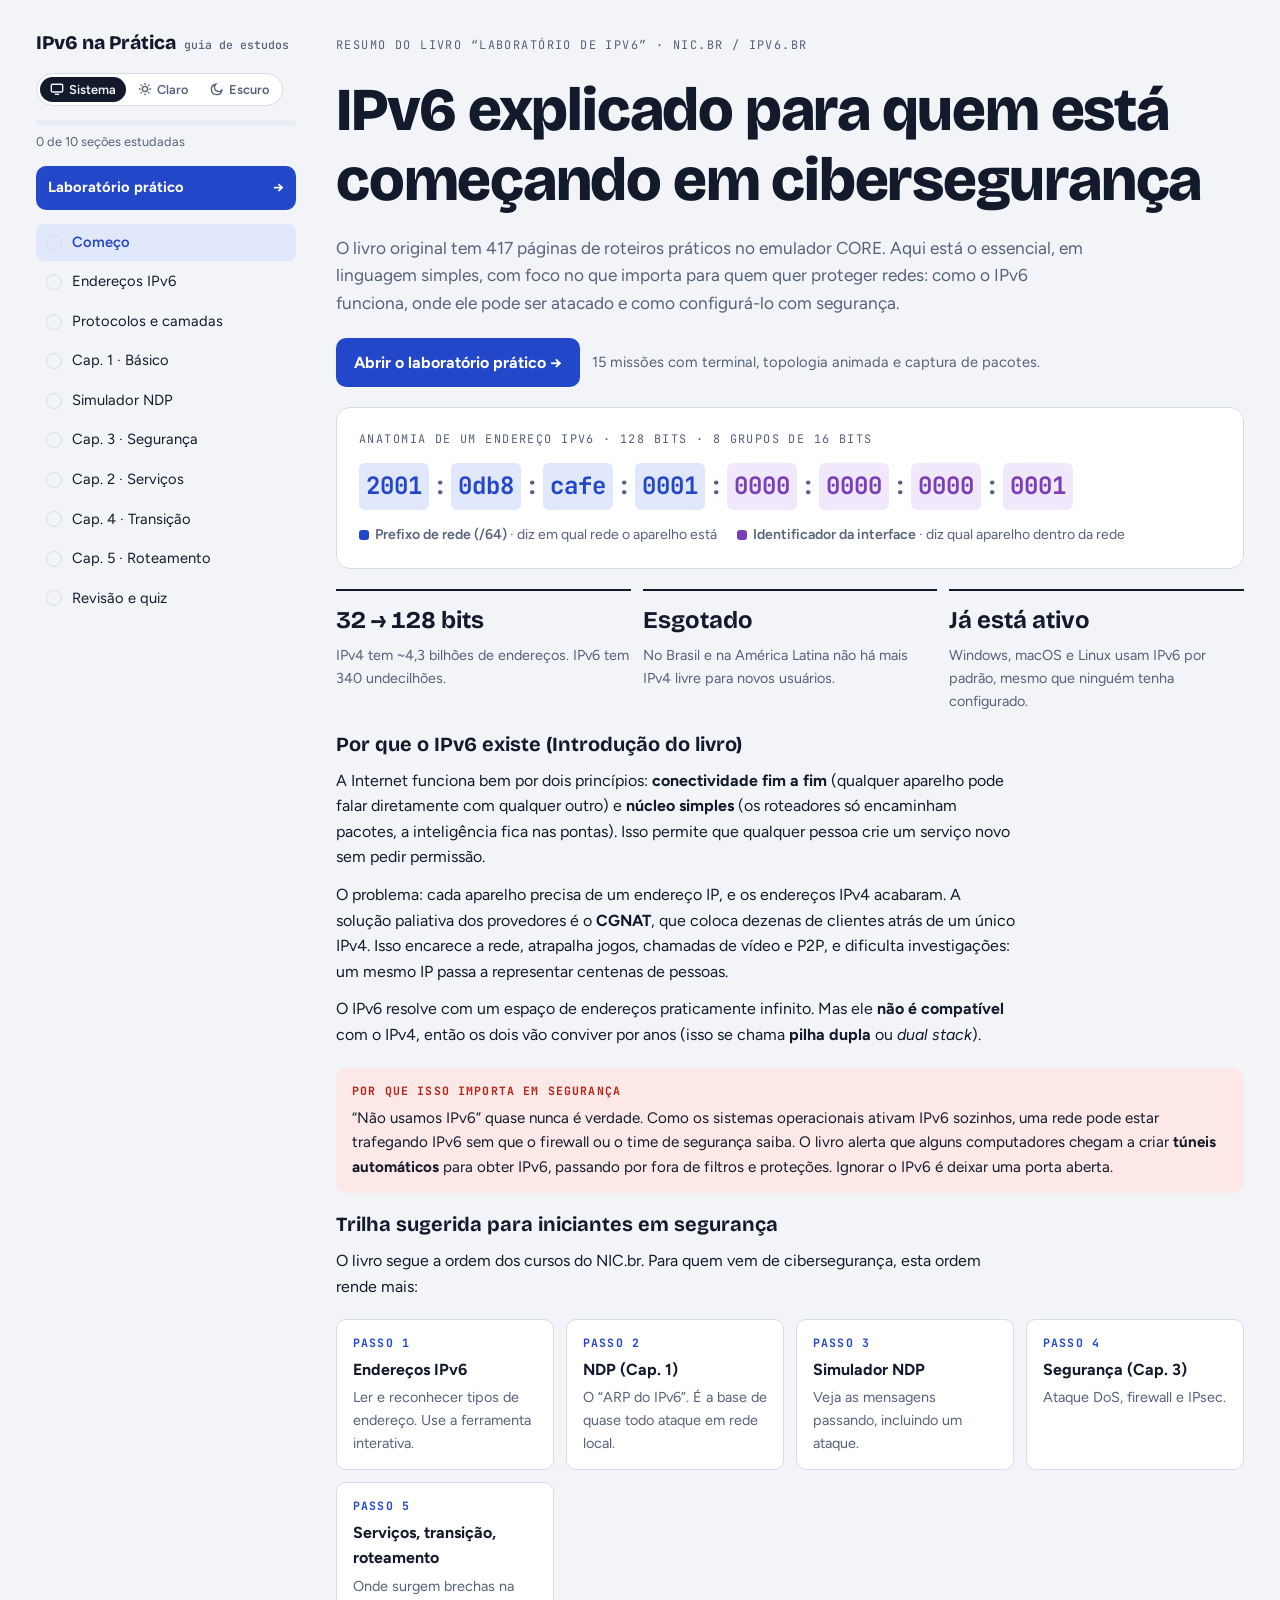
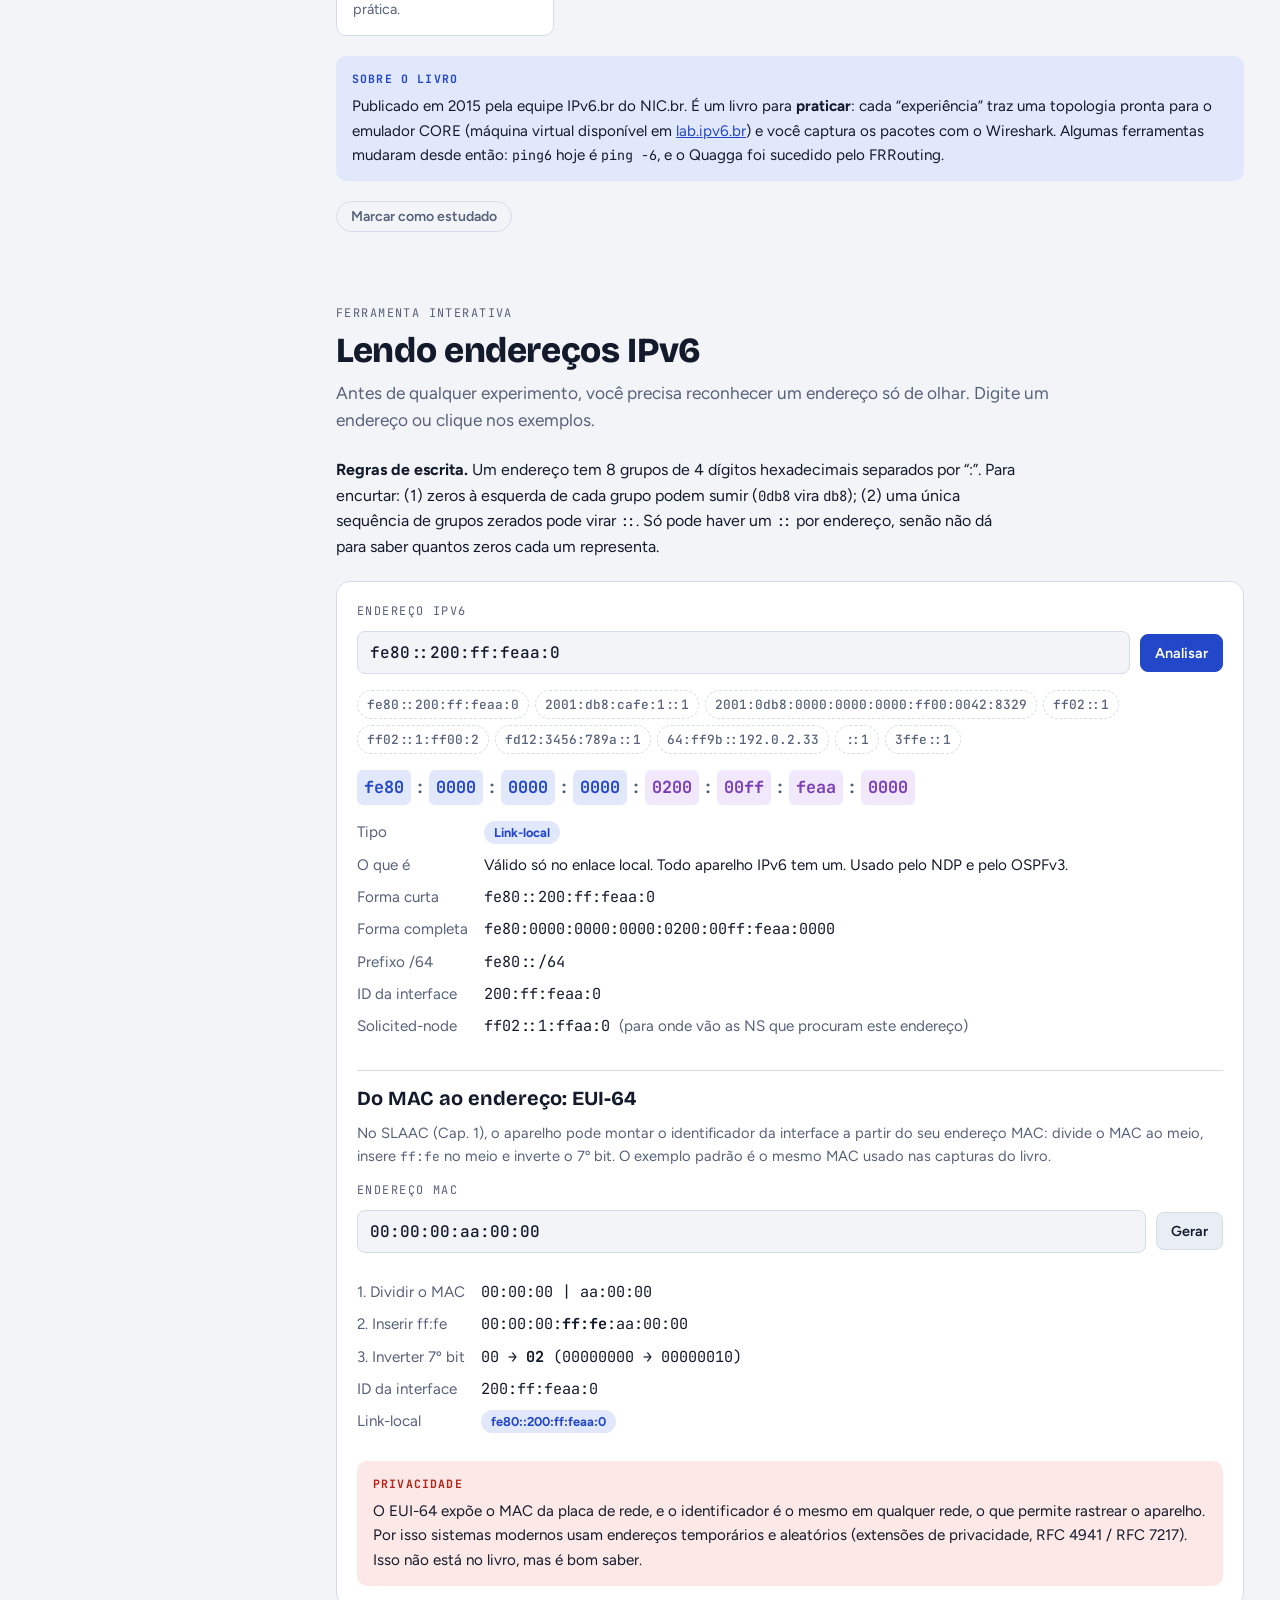
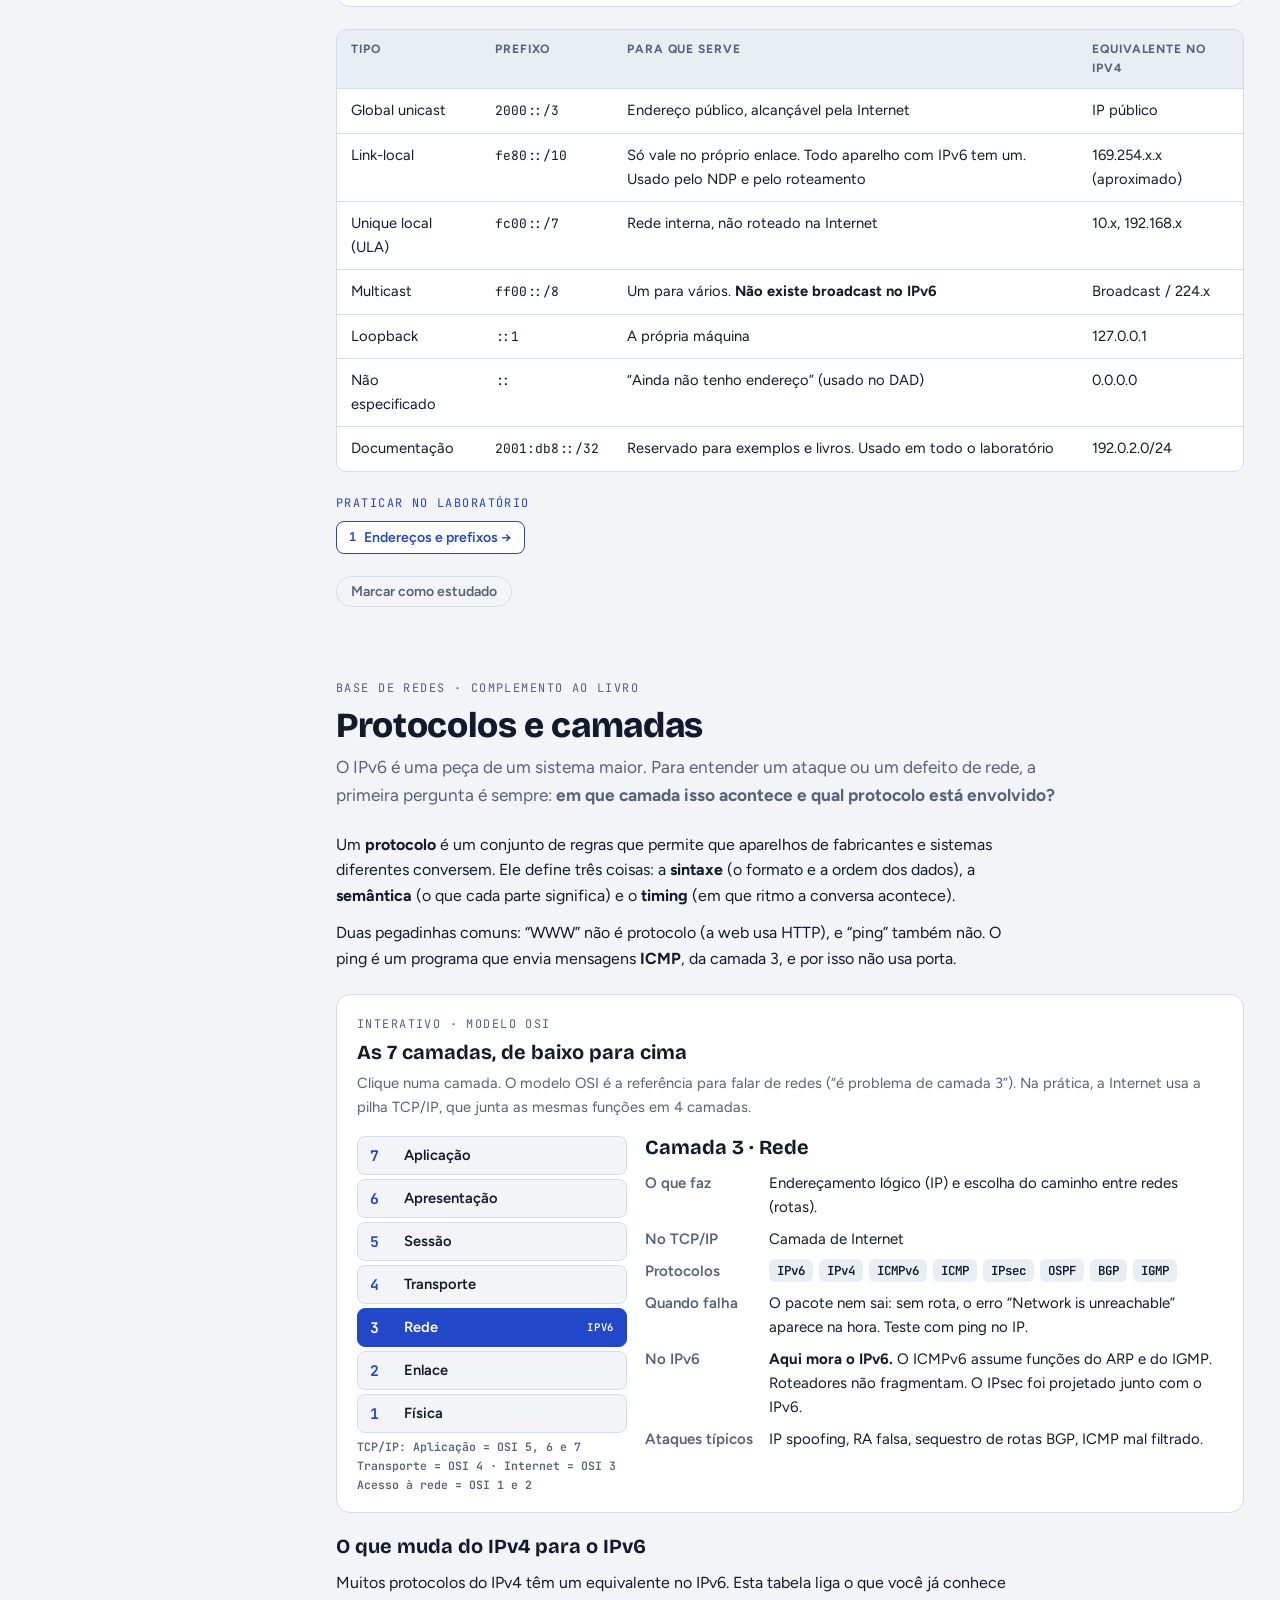
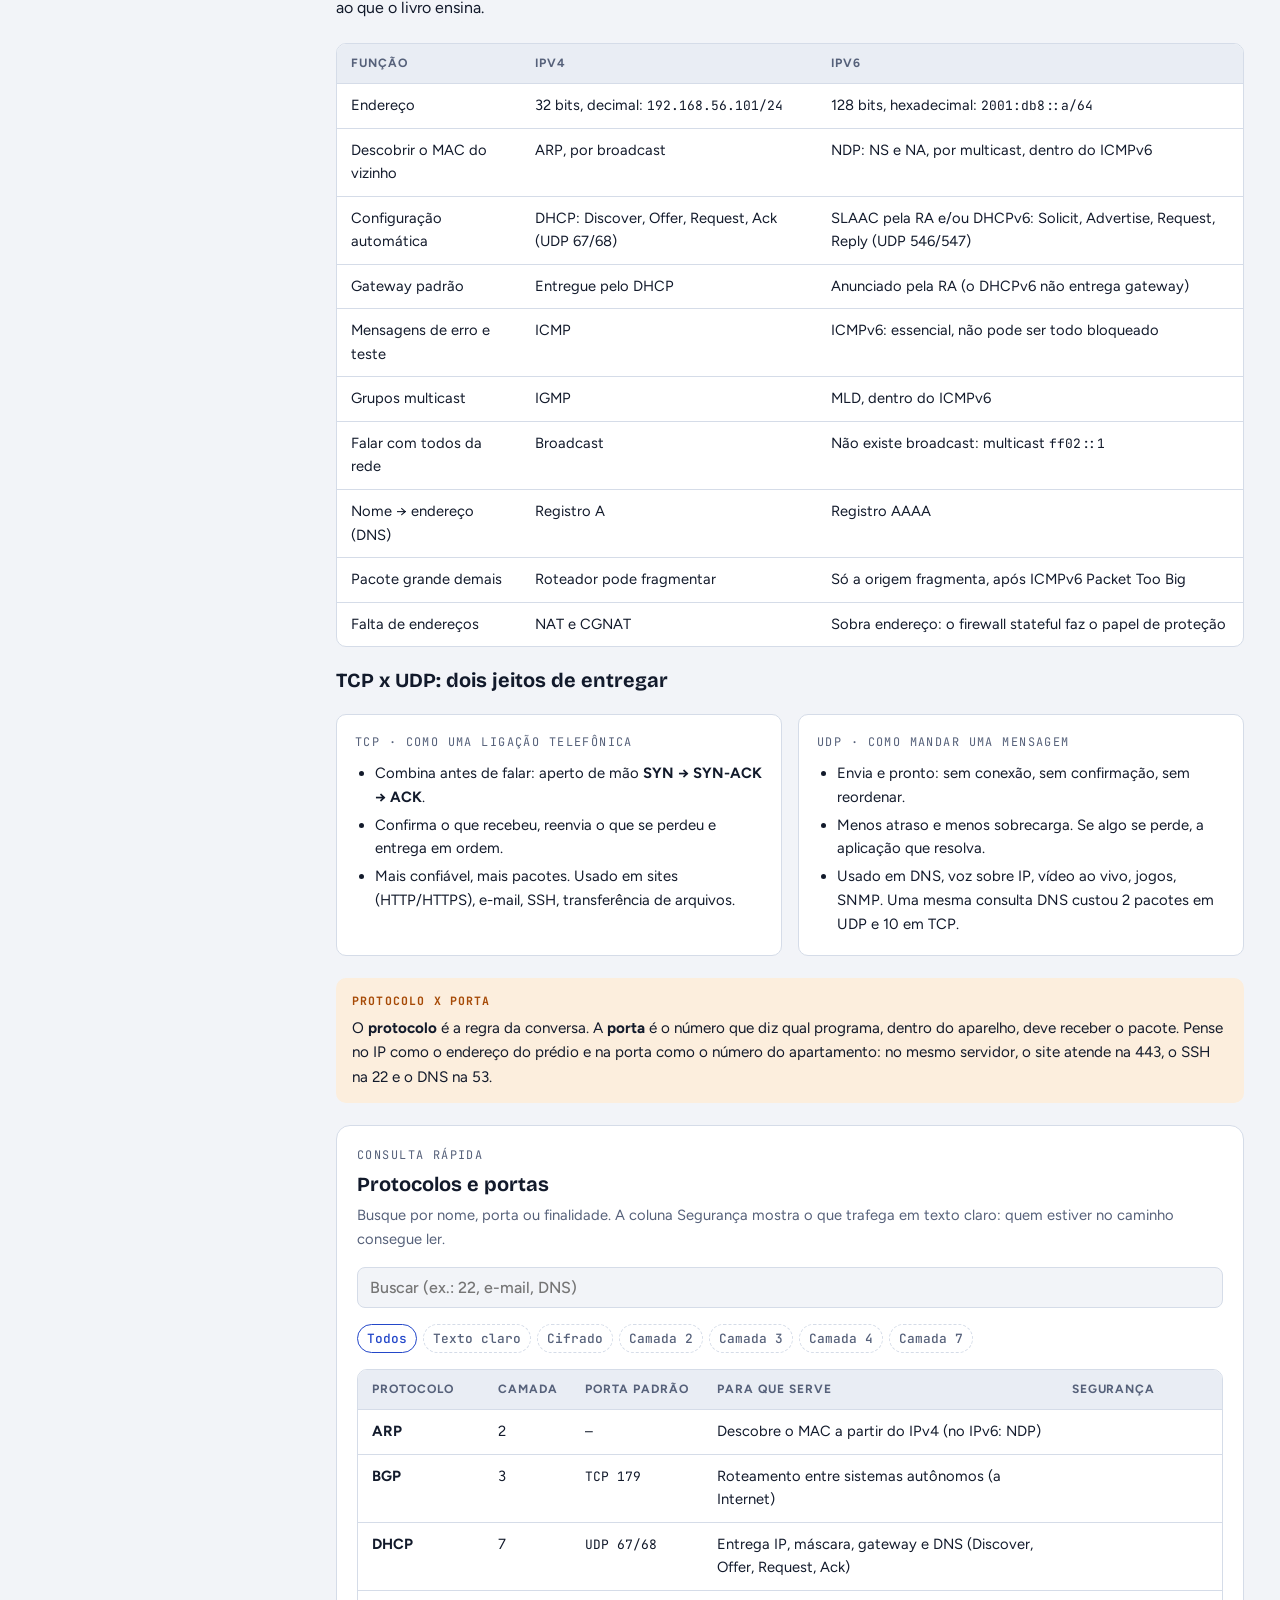
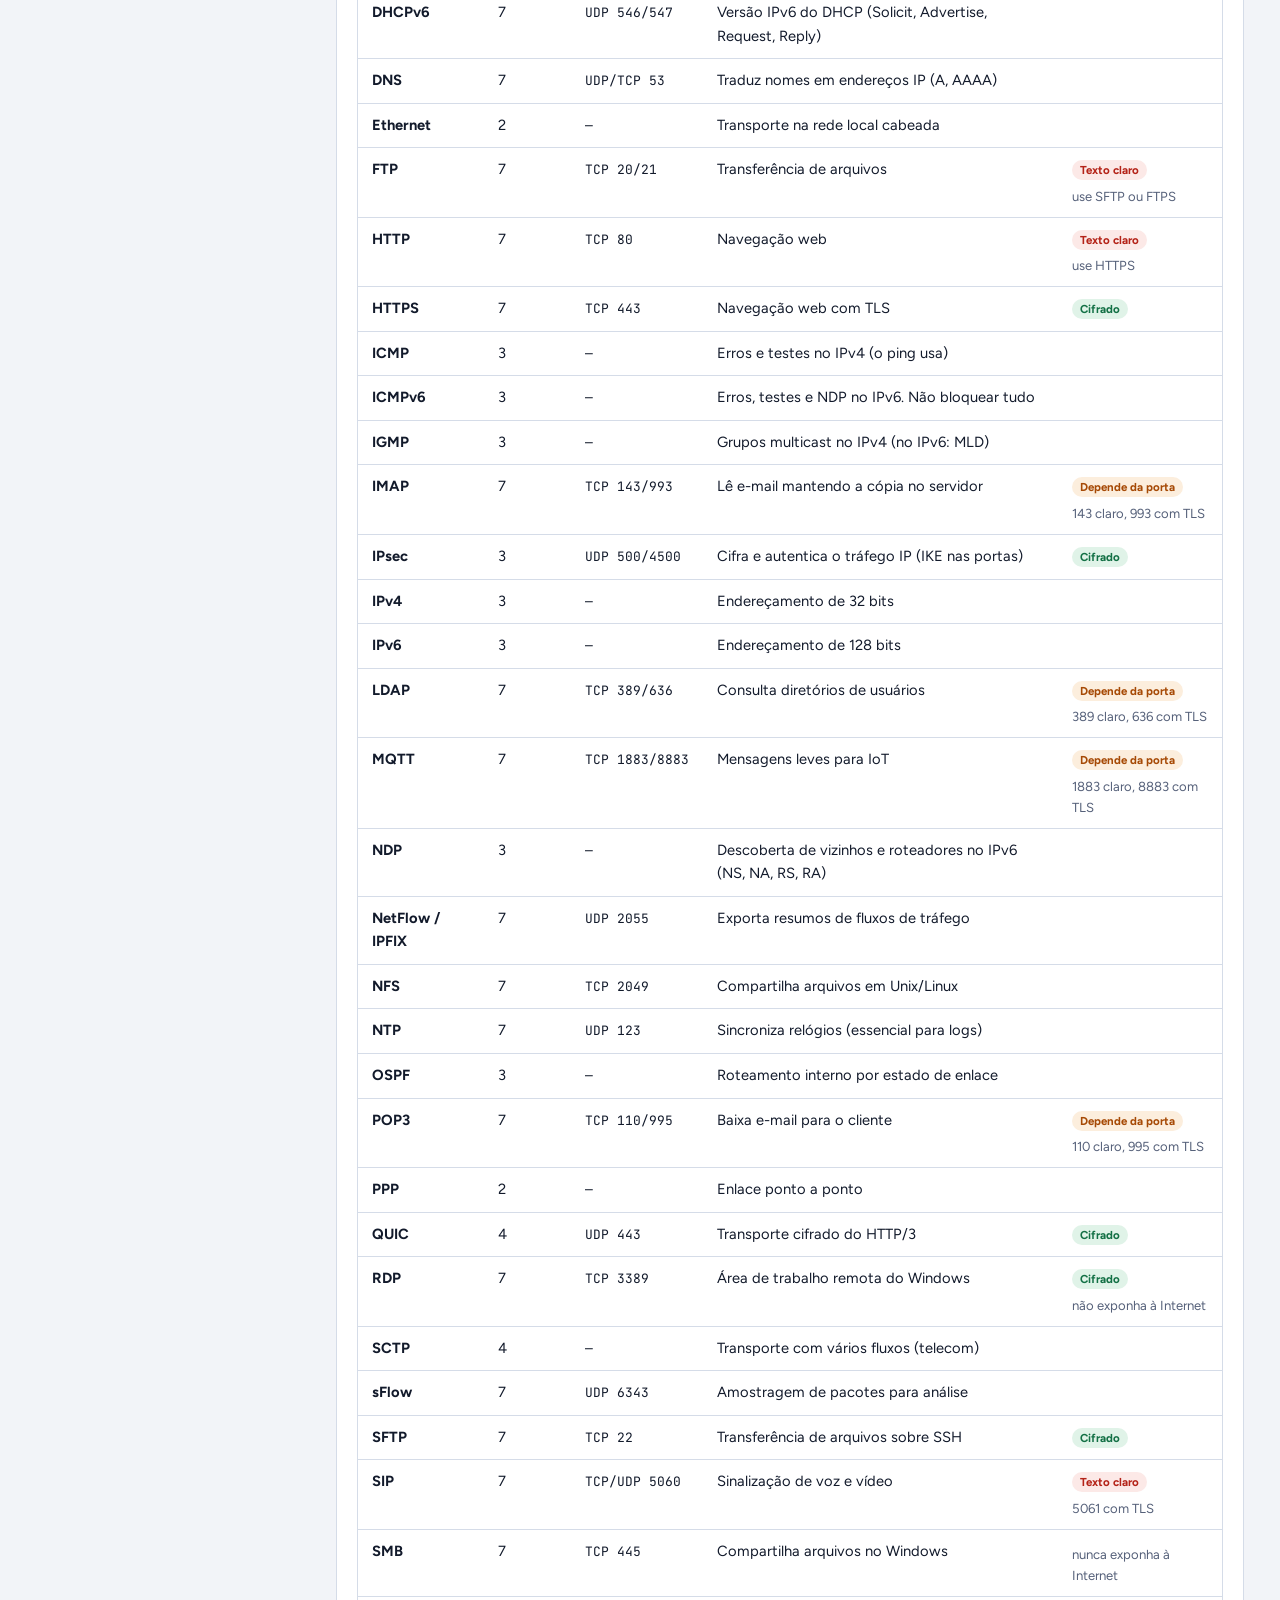
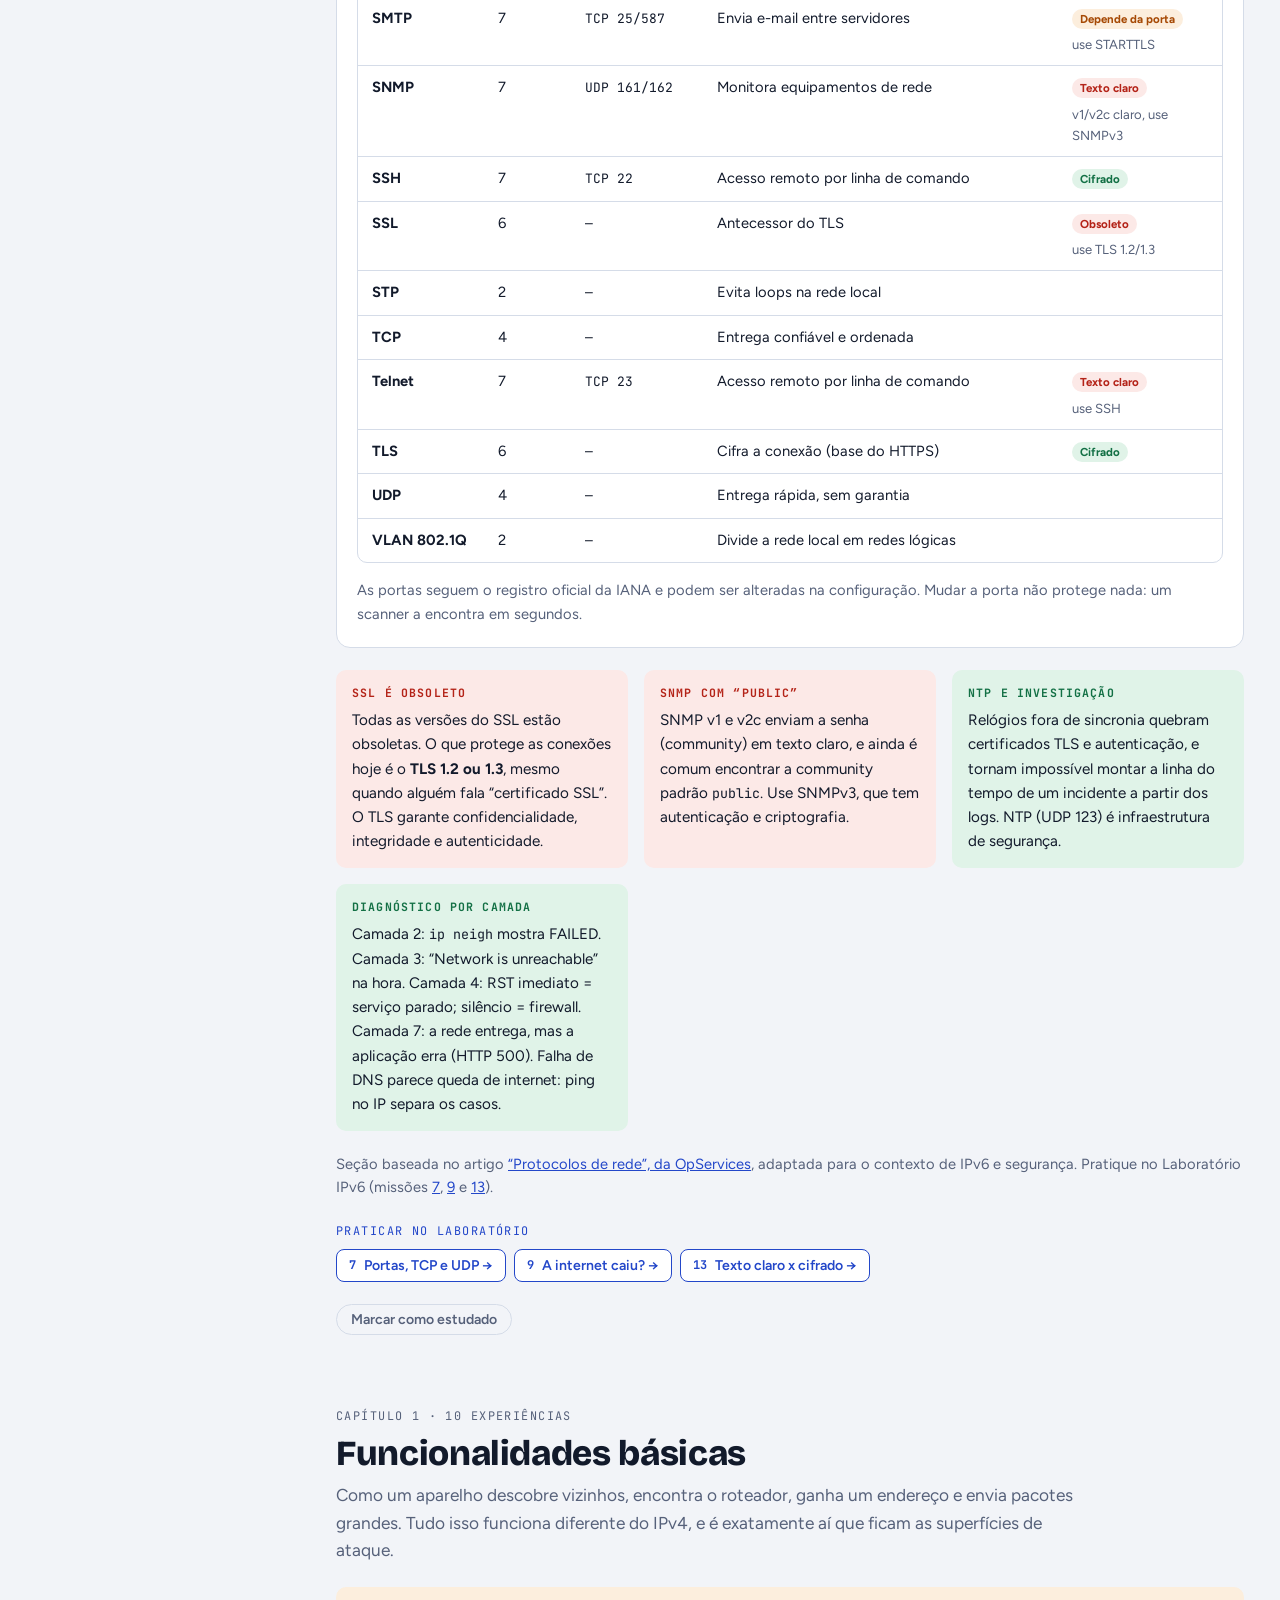
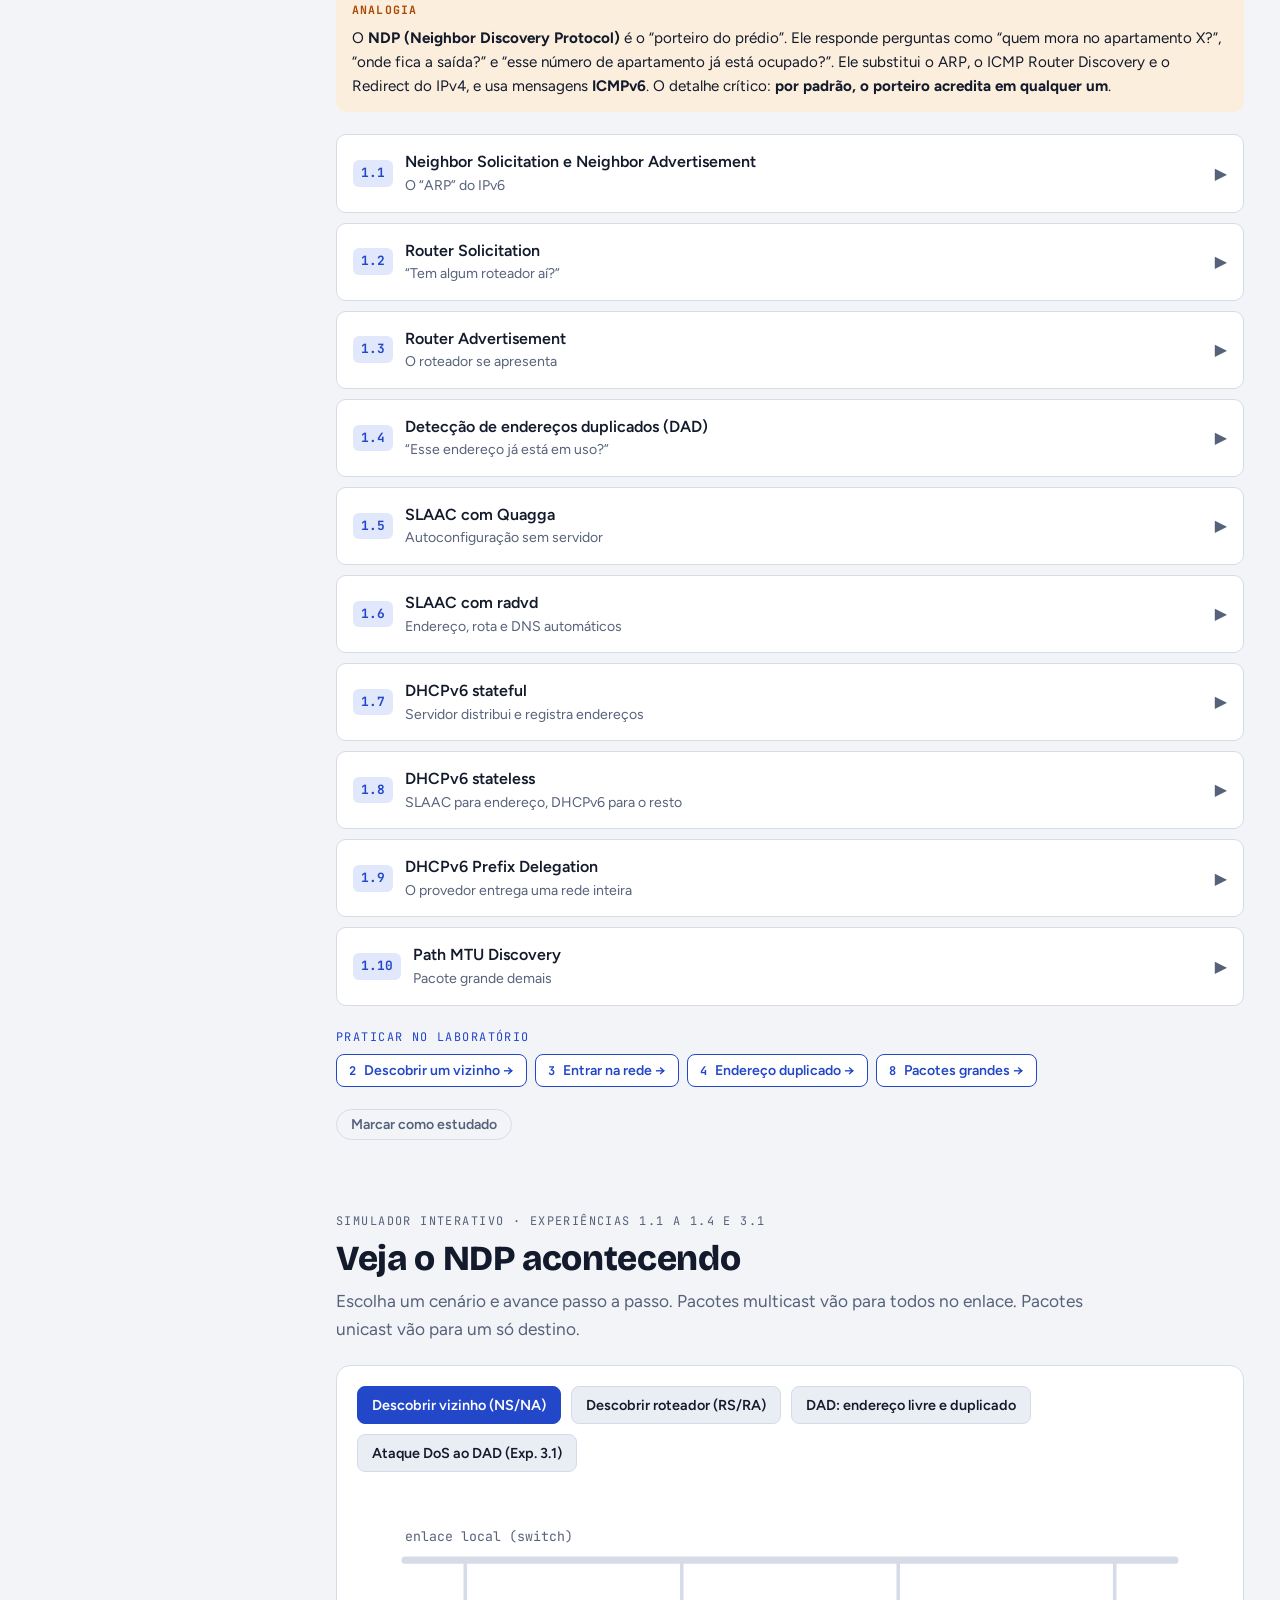
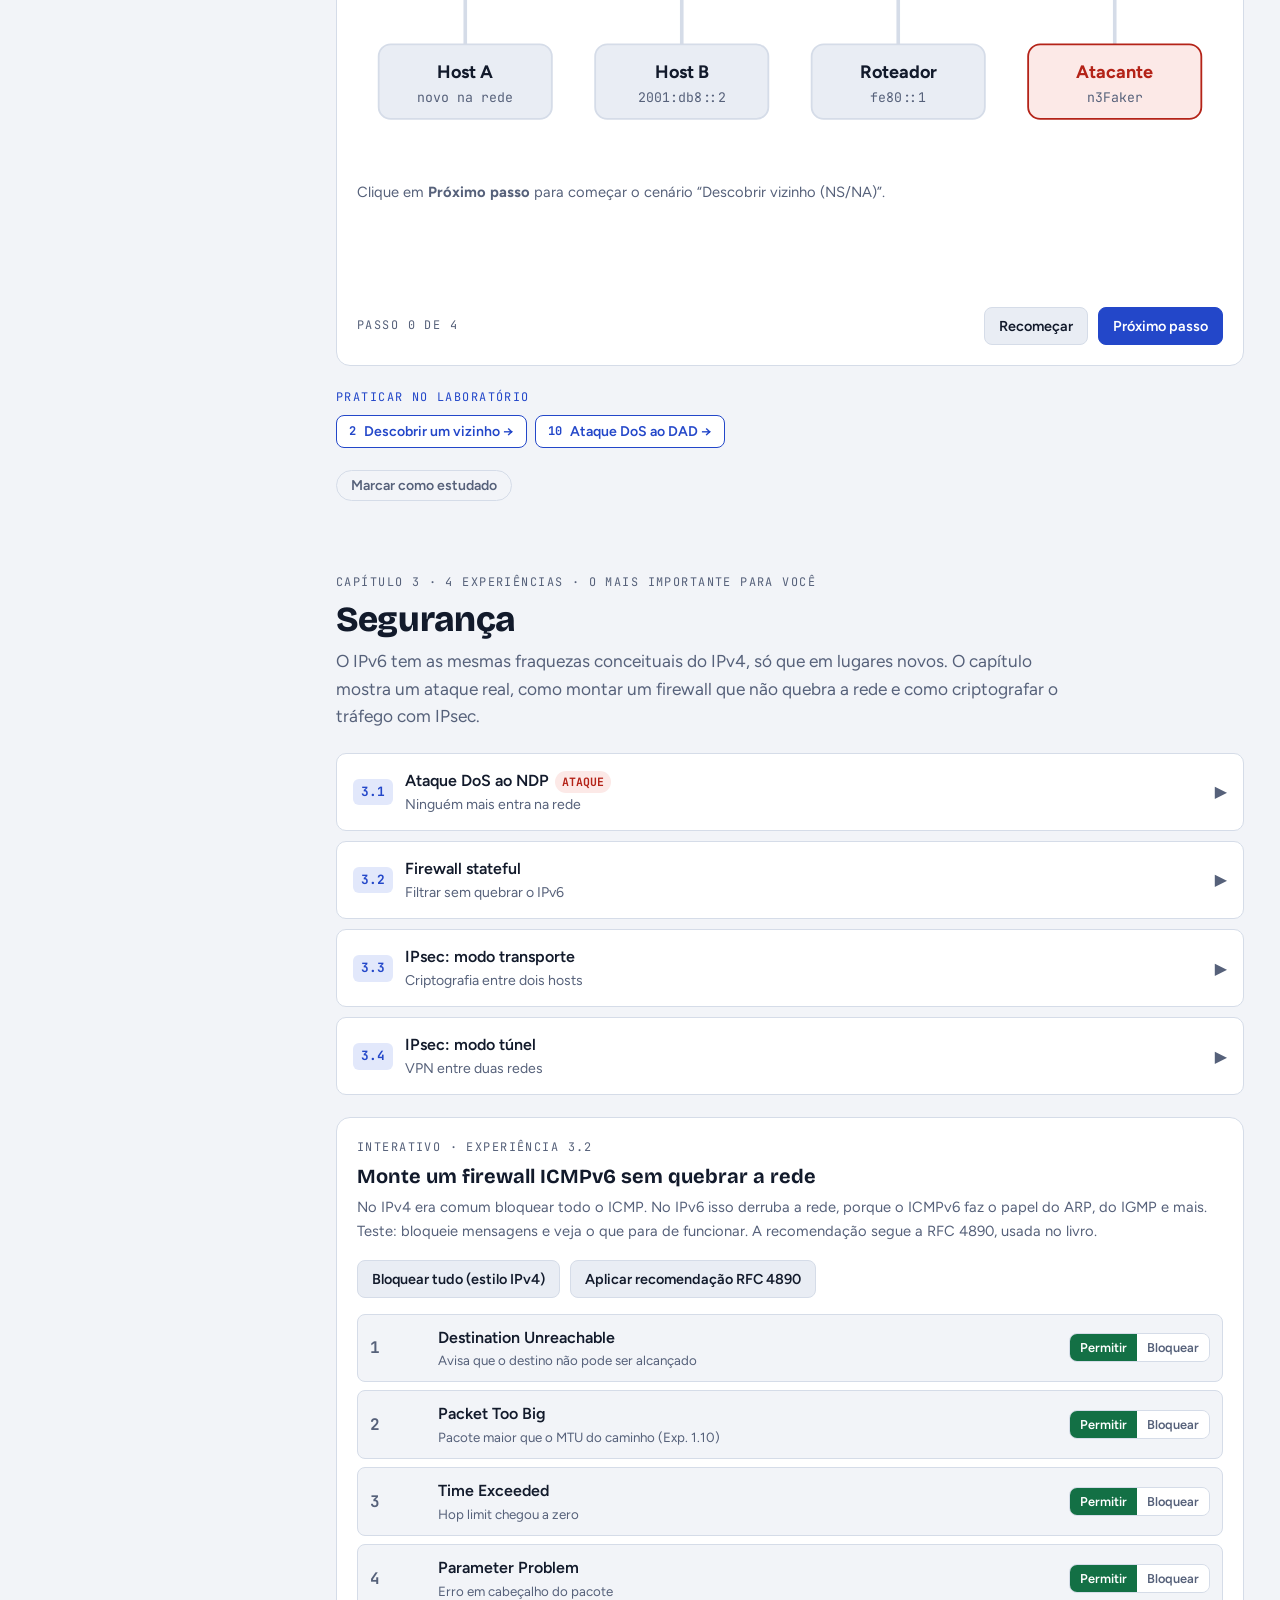
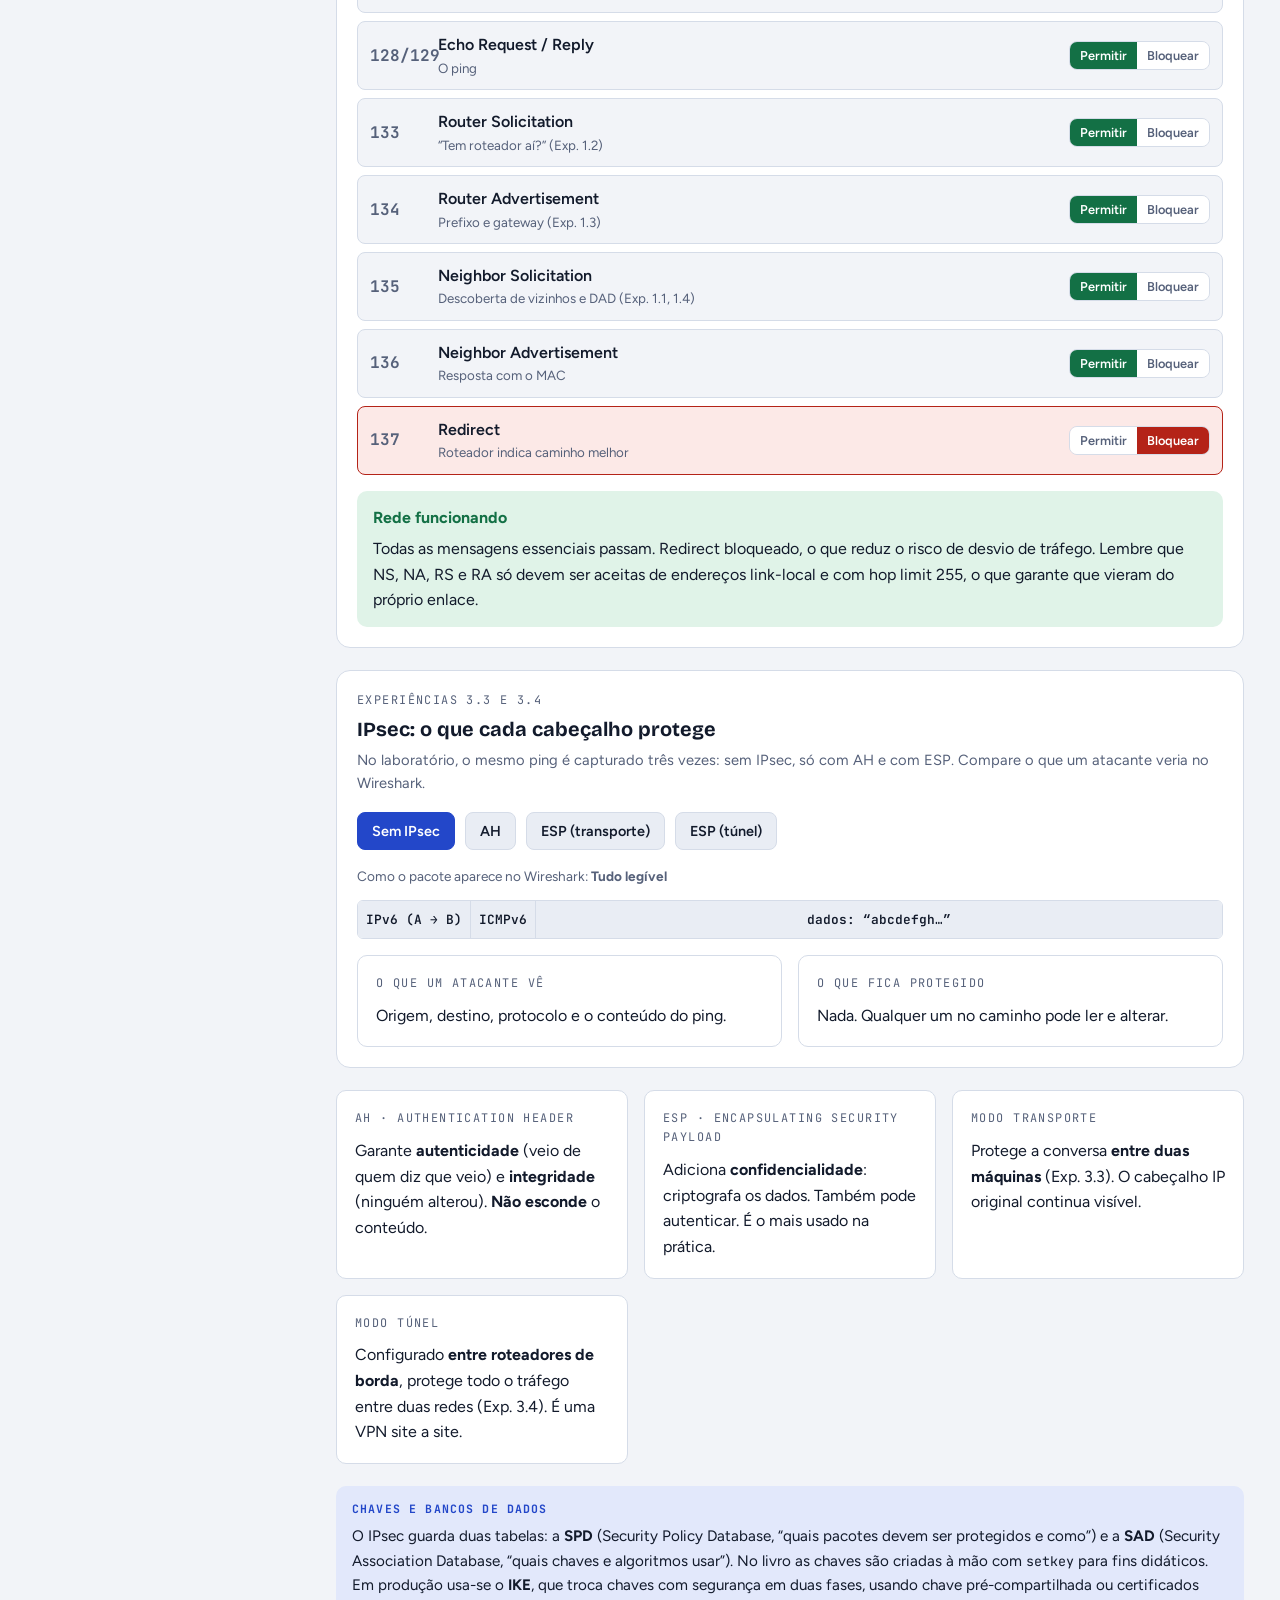
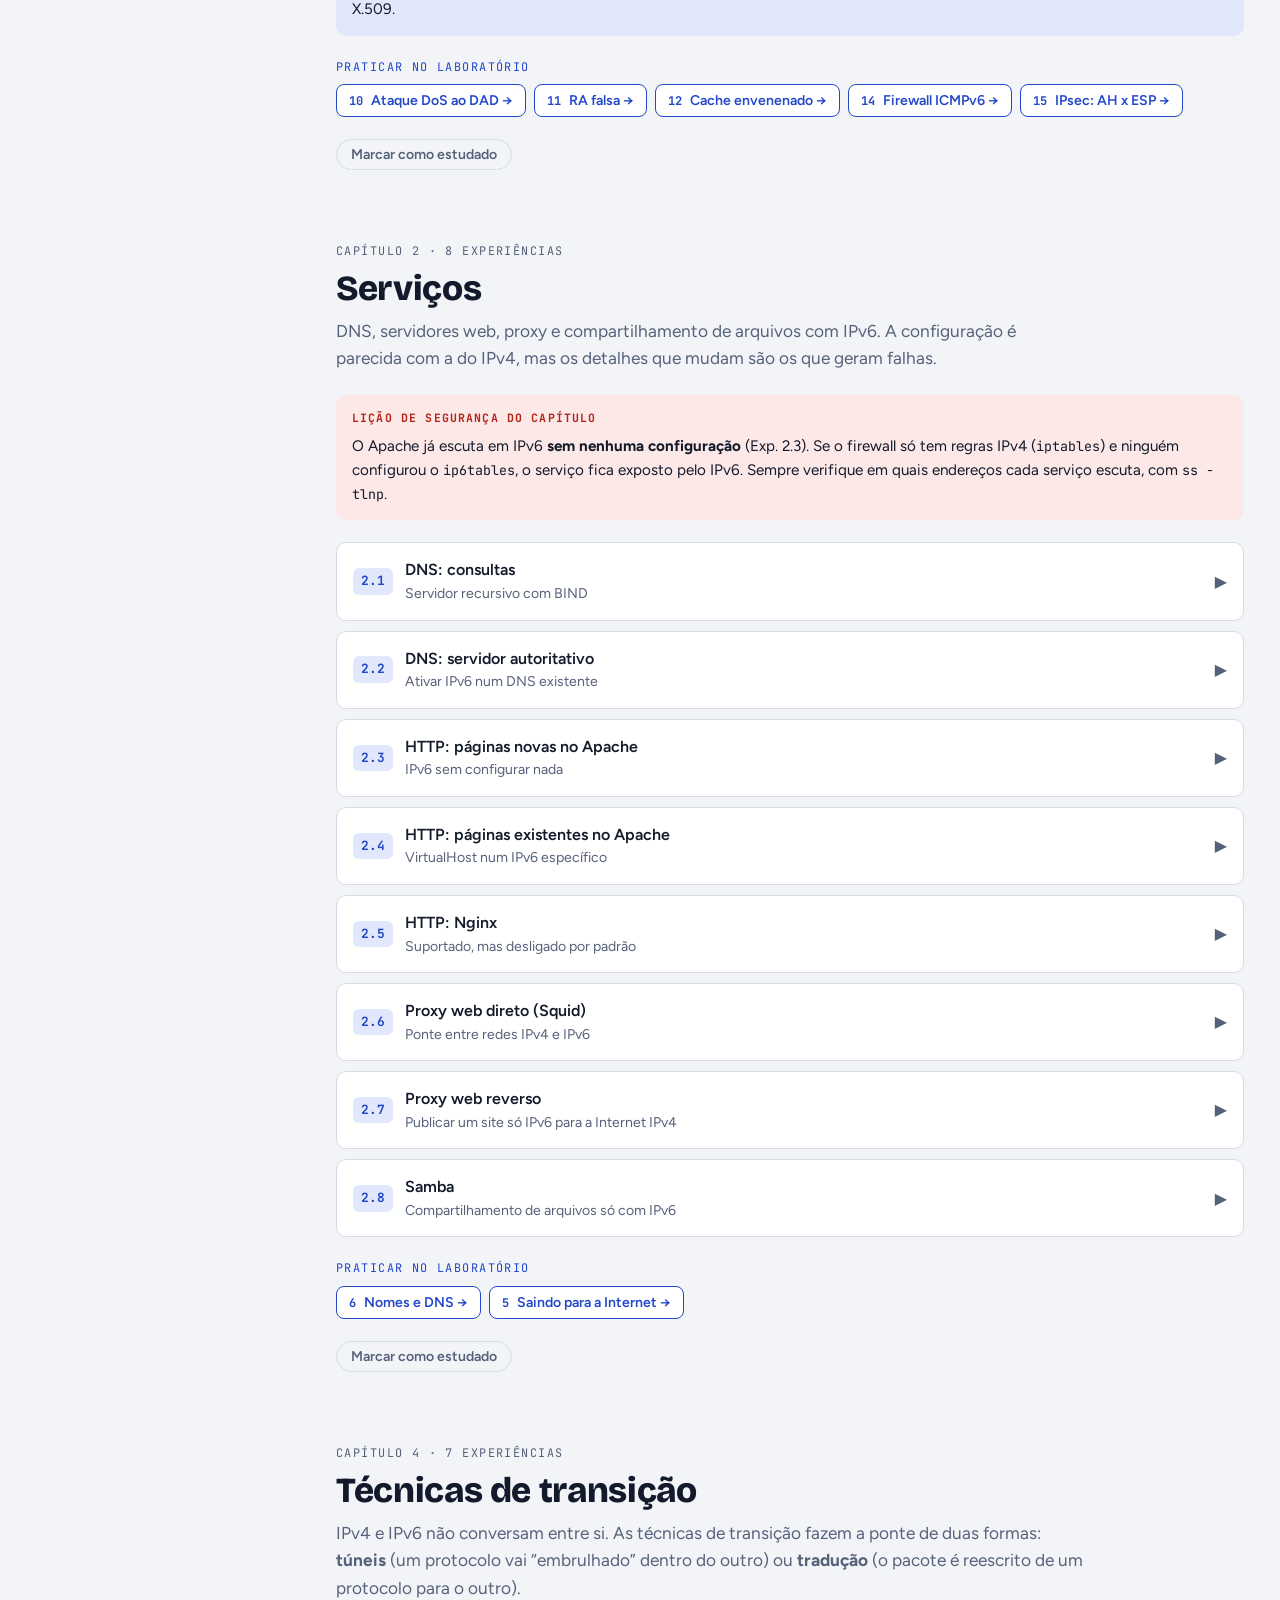
==== index.html @ 9cbce3ab "Add files via upload" ====
<!doctype html>
<html lang="pt-BR">
<head>
<meta charset="utf-8">
<meta name="viewport" content="width=device-width, initial-scale=1, viewport-fit=cover">
<title>IPv6 na Prática</title>
<meta name="description" content="Guia de estudos de IPv6 para iniciantes em cibersegurança, baseado no livro Laboratório de IPv6 do NIC.br, com laboratório interativo.">
<meta property="og:title" content="IPv6 na Prática">
<meta property="og:description" content="Guia de estudos de IPv6 para iniciantes em cibersegurança, baseado no livro Laboratório de IPv6 do NIC.br, com laboratório interativo.">
<meta property="og:type" content="website">
<meta name="theme-color" content="#2347C9">
<link rel="icon" href="favicon.svg" type="image/svg+xml">
<script src="js/tema.js"></script>
<link rel="preconnect" href="https://fonts.googleapis.com">
<link rel="preconnect" href="https://fonts.gstatic.com" crossorigin>
<link rel="stylesheet" href="https://fonts.googleapis.com/css2?family=Bricolage+Grotesque:opsz,wght@12..96,500;12..96,700;12..96,800&family=Figtree:ital,wght@0,400;0,500;0,600;0,700;1,400&family=JetBrains+Mono:wght@400;500;700&display=swap">
<link rel="stylesheet" href="css/base.css">
<link rel="stylesheet" href="css/guia.css">
</head>
<body>
<div class="shell">
  <nav class="side" aria-label="Capítulos">
    <div class="brand">IPv6 na Prática <span>guia de estudos</span></div>
    <div class="theme" role="group" aria-label="Tema">
      <button data-t="system" aria-pressed="true" title="Sistema"><svg viewBox="0 0 16 16" fill="none" stroke="currentColor" stroke-width="1.6"><rect x="1.5" y="2.5" width="13" height="9" rx="1.5"/><path d="M5.5 14h5"/></svg><span>Sistema</span></button>
      <button data-t="light" aria-pressed="false" title="Claro"><svg viewBox="0 0 16 16" fill="none" stroke="currentColor" stroke-width="1.6"><circle cx="8" cy="8" r="3"/><path d="M8 1v2M8 13v2M1 8h2M13 8h2M3 3l1.4 1.4M11.6 11.6L13 13M3 13l1.4-1.4M11.6 4.4L13 3"/></svg><span>Claro</span></button>
      <button data-t="dark" aria-pressed="false" title="Escuro"><svg viewBox="0 0 16 16" fill="none" stroke="currentColor" stroke-width="1.6"><path d="M13.5 9.5A6 6 0 1 1 6.5 2.5a4.7 4.7 0 0 0 7 7z"/></svg><span>Escuro</span></button>
    </div>
    <div class="progress"><div class="bar"><i id="pbar"></i></div><small id="ptext">0 de 9 seções estudadas</small></div>
    <a class="nav-lab" href="laboratorio.html">Laboratório prático <span aria-hidden="true">→</span></a>
    <ul class="toc" id="toc">
      <li><a href="#inicio" data-s="inicio"><span class="dot"></span>Começo</a></li>
      <li><a href="#enderecos" data-s="enderecos"><span class="dot"></span>Endereços IPv6</a></li>
      <li><a href="#protocolos" data-s="protocolos"><span class="dot"></span>Protocolos e camadas</a></li>
      <li><a href="#basico" data-s="basico"><span class="dot"></span>Cap. 1 · Básico</a></li>
      <li><a href="#simulador" data-s="simulador"><span class="dot"></span>Simulador NDP</a></li>
      <li><a href="#seguranca" data-s="seguranca"><span class="dot"></span>Cap. 3 · Segurança</a></li>
      <li><a href="#servicos" data-s="servicos"><span class="dot"></span>Cap. 2 · Serviços</a></li>
      <li><a href="#transicao" data-s="transicao"><span class="dot"></span>Cap. 4 · Transição</a></li>
      <li><a href="#roteamento" data-s="roteamento"><span class="dot"></span>Cap. 5 · Roteamento</a></li>
      <li><a href="#quiz" data-s="quiz"><span class="dot"></span>Revisão e quiz</a></li>
    </ul>
  </nav>

  <main>
    <!-- INÍCIO -->
    <section id="inicio" class="hero">
      <p class="eyebrow">Resumo do livro “Laboratório de IPv6” · NIC.br / IPv6.br</p>
      <h1>IPv6 explicado para quem está começando em cibersegurança</h1>
      <p class="lead">O livro original tem 417 páginas de roteiros práticos no emulador CORE. Aqui está o essencial, em linguagem simples, com foco no que importa para quem quer proteger redes: como o IPv6 funciona, onde ele pode ser atacado e como configurá-lo com segurança.</p>

      <div class="hero-cta"><a class="big" href="laboratorio.html">Abrir o laboratório prático →</a><span>15 missões com terminal, topologia animada e captura de pacotes.</span></div>

      <div class="addr-hero" aria-label="Exemplo de endereço IPv6 dividido em partes">
        <p class="eyebrow">Anatomia de um endereço IPv6 · 128 bits · 8 grupos de 16 bits</p>
        <div class="hextets" id="heroHex"></div>
        <div class="legend">
          <span><i class="sw" style="background:var(--accent)"></i><b>Prefixo de rede (/64)</b> · diz em qual rede o aparelho está</span>
          <span><i class="sw" style="background:var(--iid)"></i><b>Identificador da interface</b> · diz qual aparelho dentro da rede</span>
        </div>
      </div>

      <div class="facts">
        <div class="fact"><strong>32 → 128 bits</strong><span>IPv4 tem ~4,3 bilhões de endereços. IPv6 tem 340 undecilhões.</span></div>
        <div class="fact"><strong>Esgotado</strong><span>No Brasil e na América Latina não há mais IPv4 livre para novos usuários.</span></div>
        <div class="fact"><strong>Já está ativo</strong><span>Windows, macOS e Linux usam IPv6 por padrão, mesmo que ninguém tenha configurado.</span></div>
      </div>

      <div class="prose">
        <h3>Por que o IPv6 existe (Introdução do livro)</h3>
        <p>A Internet funciona bem por dois princípios: <b>conectividade fim a fim</b> (qualquer aparelho pode falar diretamente com qualquer outro) e <b>núcleo simples</b> (os roteadores só encaminham pacotes, a inteligência fica nas pontas). Isso permite que qualquer pessoa crie um serviço novo sem pedir permissão.</p>
        <p>O problema: cada aparelho precisa de um endereço IP, e os endereços IPv4 acabaram. A solução paliativa dos provedores é o <b>CGNAT</b>, que coloca dezenas de clientes atrás de um único IPv4. Isso encarece a rede, atrapalha jogos, chamadas de vídeo e P2P, e dificulta investigações: um mesmo IP passa a representar centenas de pessoas.</p>
        <p>O IPv6 resolve com um espaço de endereços praticamente infinito. Mas ele <b>não é compatível</b> com o IPv4, então os dois vão conviver por anos (isso se chama <b>pilha dupla</b> ou <i>dual stack</i>).</p>
      </div>

      <div class="callout sec">
        <span class="tag">Por que isso importa em segurança</span>
        <p>“Não usamos IPv6” quase nunca é verdade. Como os sistemas operacionais ativam IPv6 sozinhos, uma rede pode estar trafegando IPv6 sem que o firewall ou o time de segurança saiba. O livro alerta que alguns computadores chegam a criar <b>túneis automáticos</b> para obter IPv6, passando por fora de filtros e proteções. Ignorar o IPv6 é deixar uma porta aberta.</p>
      </div>

      <div class="prose"><h3>Trilha sugerida para iniciantes em segurança</h3>
        <p>O livro segue a ordem dos cursos do NIC.br. Para quem vem de cibersegurança, esta ordem rende mais:</p></div>
      <ol class="path">
        <li><b>Endereços IPv6</b><span>Ler e reconhecer tipos de endereço. Use a ferramenta interativa.</span></li>
        <li><b>NDP (Cap. 1)</b><span>O “ARP do IPv6”. É a base de quase todo ataque em rede local.</span></li>
        <li><b>Simulador NDP</b><span>Veja as mensagens passando, incluindo um ataque.</span></li>
        <li><b>Segurança (Cap. 3)</b><span>Ataque DoS, firewall e IPsec.</span></li>
        <li><b>Serviços, transição, roteamento</b><span>Onde surgem brechas na prática.</span></li>
      </ol>

      <div class="callout note">
        <span class="tag">Sobre o livro</span>
        <p>Publicado em 2015 pela equipe IPv6.br do NIC.br. É um livro para <b>praticar</b>: cada “experiência” traz uma topologia pronta para o emulador CORE (máquina virtual disponível em <a href="http://lab.ipv6.br" target="_blank" rel="noopener">lab.ipv6.br</a>) e você captura os pacotes com o Wireshark. Algumas ferramentas mudaram desde então: <code>ping6</code> hoje é <code>ping -6</code>, e o Quagga foi sucedido pelo FRRouting.</p>
      </div>
      <button class="done-toggle" data-done="inicio" aria-pressed="false">Marcar como estudado</button>
    </section>

    <!-- ENDEREÇOS -->
    <section id="enderecos">
      <div class="sec-head">
        <p class="eyebrow">Ferramenta interativa</p>
        <h2>Lendo endereços IPv6</h2>
        <p class="lead">Antes de qualquer experimento, você precisa reconhecer um endereço só de olhar. Digite um endereço ou clique nos exemplos.</p>
      </div>

      <div class="prose">
        <p><b>Regras de escrita.</b> Um endereço tem 8 grupos de 4 dígitos hexadecimais separados por “:”. Para encurtar: (1) zeros à esquerda de cada grupo podem sumir (<code>0db8</code> vira <code>db8</code>); (2) uma única sequência de grupos zerados pode virar <code>::</code>. Só pode haver um <code>::</code> por endereço, senão não dá para saber quantos zeros cada um representa.</p>
      </div>

      <div class="tool">
        <div class="row">
          <label for="addrIn" class="eyebrow" style="flex-basis:100%">Endereço IPv6</label>
          <input type="text" id="addrIn" value="fe80::200:ff:feaa:0" spellcheck="false" autocomplete="off">
          <button class="btn primary" id="addrGo">Analisar</button>
        </div>
        <div class="chips" id="addrChips"></div>
        <div id="addrOut"></div>

        <div class="tool-sub">
          <h3>Do MAC ao endereço: EUI-64</h3>
          <p class="explain">No SLAAC (Cap. 1), o aparelho pode montar o identificador da interface a partir do seu endereço MAC: divide o MAC ao meio, insere <code>ff:fe</code> no meio e inverte o 7º bit. O exemplo padrão é o mesmo MAC usado nas capturas do livro.</p>
          <div class="row">
            <label for="macIn" class="eyebrow" style="flex-basis:100%">Endereço MAC</label>
            <input type="text" id="macIn" value="00:00:00:aa:00:00" spellcheck="false" autocomplete="off">
            <button class="btn" id="macGo">Gerar</button>
          </div>
          <div id="macOut"></div>
          <div class="callout sec"><span class="tag">Privacidade</span><p>O EUI-64 expõe o MAC da placa de rede, e o identificador é o mesmo em qualquer rede, o que permite rastrear o aparelho. Por isso sistemas modernos usam endereços temporários e aleatórios (extensões de privacidade, RFC 4941 / RFC 7217). Isso não está no livro, mas é bom saber.</p></div>
        </div>
      </div>

      <div class="tbl-wrap"><table>
        <thead><tr><th>Tipo</th><th>Prefixo</th><th>Para que serve</th><th>Equivalente no IPv4</th></tr></thead>
        <tbody>
          <tr><td>Global unicast</td><td><code>2000::/3</code></td><td>Endereço público, alcançável pela Internet</td><td>IP público</td></tr>
          <tr><td>Link-local</td><td><code>fe80::/10</code></td><td>Só vale no próprio enlace. Todo aparelho com IPv6 tem um. Usado pelo NDP e pelo roteamento</td><td>169.254.x.x (aproximado)</td></tr>
          <tr><td>Unique local (ULA)</td><td><code>fc00::/7</code></td><td>Rede interna, não roteado na Internet</td><td>10.x, 192.168.x</td></tr>
          <tr><td>Multicast</td><td><code>ff00::/8</code></td><td>Um para vários. <b>Não existe broadcast no IPv6</b></td><td>Broadcast / 224.x</td></tr>
          <tr><td>Loopback</td><td><code>::1</code></td><td>A própria máquina</td><td>127.0.0.1</td></tr>
          <tr><td>Não especificado</td><td><code>::</code></td><td>“Ainda não tenho endereço” (usado no DAD)</td><td>0.0.0.0</td></tr>
          <tr><td>Documentação</td><td><code>2001:db8::/32</code></td><td>Reservado para exemplos e livros. Usado em todo o laboratório</td><td>192.0.2.0/24</td></tr>
        </tbody>
      </table></div>
      <div class="lab-links"><span class="eyebrow">Praticar no laboratório</span><div><a class="lab-link" href="laboratorio.html#missao-1"><b>1</b>Endereços e prefixos →</a></div></div>
      <button class="done-toggle" data-done="enderecos" aria-pressed="false">Marcar como estudado</button>
    </section>

    <!-- PROTOCOLOS -->
    <section id="protocolos">
      <div class="sec-head">
        <p class="eyebrow">Base de redes · complemento ao livro</p>
        <h2>Protocolos e camadas</h2>
        <p class="lead">O IPv6 é uma peça de um sistema maior. Para entender um ataque ou um defeito de rede, a primeira pergunta é sempre: <b>em que camada isso acontece e qual protocolo está envolvido?</b></p>
      </div>
      <div class="prose">
        <p>Um <b>protocolo</b> é um conjunto de regras que permite que aparelhos de fabricantes e sistemas diferentes conversem. Ele define três coisas: a <b>sintaxe</b> (o formato e a ordem dos dados), a <b>semântica</b> (o que cada parte significa) e o <b>timing</b> (em que ritmo a conversa acontece).</p>
        <p>Duas pegadinhas comuns: “WWW” não é protocolo (a web usa HTTP), e “ping” também não. O ping é um programa que envia mensagens <b>ICMP</b>, da camada 3, e por isso não usa porta.</p>
      </div>

      <div class="tool">
        <div class="sec-head">
          <p class="eyebrow">Interativo · modelo OSI</p>
          <h3>As 7 camadas, de baixo para cima</h3>
          <p class="explain">Clique numa camada. O modelo OSI é a referência para falar de redes (“é problema de camada 3”). Na prática, a Internet usa a pilha TCP/IP, que junta as mesmas funções em 4 camadas.</p>
        </div>
        <div class="osi">
          <div><div class="osi-stack" id="osiStack"></div>
            <div class="osi-map"><span>TCP/IP: Aplicação = OSI 5, 6 e 7</span><span>Transporte = OSI 4 · Internet = OSI 3</span><span>Acesso à rede = OSI 1 e 2</span></div></div>
          <div class="osi-detail" id="osiDetail" aria-live="polite"></div>
        </div>
      </div>

      <div class="prose"><h3>O que muda do IPv4 para o IPv6</h3><p>Muitos protocolos do IPv4 têm um equivalente no IPv6. Esta tabela liga o que você já conhece ao que o livro ensina.</p></div>
      <div class="tbl-wrap"><table>
        <thead><tr><th>Função</th><th>IPv4</th><th>IPv6</th></tr></thead>
        <tbody>
          <tr><td>Endereço</td><td>32 bits, decimal: <code>192.168.56.101/24</code></td><td>128 bits, hexadecimal: <code>2001:db8::a/64</code></td></tr>
          <tr><td>Descobrir o MAC do vizinho</td><td>ARP, por broadcast</td><td>NDP: NS e NA, por multicast, dentro do ICMPv6</td></tr>
          <tr><td>Configuração automática</td><td>DHCP: Discover, Offer, Request, Ack (UDP 67/68)</td><td>SLAAC pela RA e/ou DHCPv6: Solicit, Advertise, Request, Reply (UDP 546/547)</td></tr>
          <tr><td>Gateway padrão</td><td>Entregue pelo DHCP</td><td>Anunciado pela RA (o DHCPv6 não entrega gateway)</td></tr>
          <tr><td>Mensagens de erro e teste</td><td>ICMP</td><td>ICMPv6: essencial, não pode ser todo bloqueado</td></tr>
          <tr><td>Grupos multicast</td><td>IGMP</td><td>MLD, dentro do ICMPv6</td></tr>
          <tr><td>Falar com todos da rede</td><td>Broadcast</td><td>Não existe broadcast: multicast <code>ff02::1</code></td></tr>
          <tr><td>Nome → endereço (DNS)</td><td>Registro A</td><td>Registro AAAA</td></tr>
          <tr><td>Pacote grande demais</td><td>Roteador pode fragmentar</td><td>Só a origem fragmenta, após ICMPv6 Packet Too Big</td></tr>
          <tr><td>Falta de endereços</td><td>NAT e CGNAT</td><td>Sobra endereço: o firewall stateful faz o papel de proteção</td></tr>
        </tbody>
      </table></div>

      <div class="prose"><h3>TCP x UDP: dois jeitos de entregar</h3></div>
      <div class="vs">
        <div class="card"><p class="eyebrow">TCP · como uma ligação telefônica</p><ul>
          <li>Combina antes de falar: aperto de mão <b>SYN → SYN-ACK → ACK</b>.</li>
          <li>Confirma o que recebeu, reenvia o que se perdeu e entrega em ordem.</li>
          <li>Mais confiável, mais pacotes. Usado em sites (HTTP/HTTPS), e-mail, SSH, transferência de arquivos.</li></ul></div>
        <div class="card"><p class="eyebrow">UDP · como mandar uma mensagem</p><ul>
          <li>Envia e pronto: sem conexão, sem confirmação, sem reordenar.</li>
          <li>Menos atraso e menos sobrecarga. Se algo se perde, a aplicação que resolva.</li>
          <li>Usado em DNS, voz sobre IP, vídeo ao vivo, jogos, SNMP. Uma mesma consulta DNS custou 2 pacotes em UDP e 10 em TCP.</li></ul></div>
      </div>
      <div class="callout analog"><span class="tag">Protocolo x porta</span><p>O <b>protocolo</b> é a regra da conversa. A <b>porta</b> é o número que diz qual programa, dentro do aparelho, deve receber o pacote. Pense no IP como o endereço do prédio e na porta como o número do apartamento: no mesmo servidor, o site atende na 443, o SSH na 22 e o DNS na 53.</p></div>

      <div class="tool">
        <div class="sec-head">
          <p class="eyebrow">Consulta rápida</p>
          <h3>Protocolos e portas</h3>
          <p class="explain">Busque por nome, porta ou finalidade. A coluna Segurança mostra o que trafega em texto claro: quem estiver no caminho consegue ler.</p>
        </div>
        <div class="row">
          <input type="text" id="portQ" placeholder="Buscar (ex.: 22, e-mail, DNS)" aria-label="Buscar protocolo ou porta" style="font-family:var(--f-body)">
        </div>
        <div class="chips" id="portF"></div>
        <div class="tbl-wrap"><table>
          <thead><tr><th>Protocolo</th><th>Camada</th><th>Porta padrão</th><th>Para que serve</th><th>Segurança</th></tr></thead>
          <tbody id="portT"></tbody>
        </table></div>
        <p class="explain">As portas seguem o registro oficial da IANA e podem ser alteradas na configuração. Mudar a porta não protege nada: um scanner a encontra em segundos.</p>
      </div>

      <div class="grid2">
        <div class="callout sec"><span class="tag">SSL é obsoleto</span><p>Todas as versões do SSL estão obsoletas. O que protege as conexões hoje é o <b>TLS 1.2 ou 1.3</b>, mesmo quando alguém fala “certificado SSL”. O TLS garante confidencialidade, integridade e autenticidade.</p></div>
        <div class="callout sec"><span class="tag">SNMP com “public”</span><p>SNMP v1 e v2c enviam a senha (community) em texto claro, e ainda é comum encontrar a community padrão <code>public</code>. Use SNMPv3, que tem autenticação e criptografia.</p></div>
        <div class="callout tip"><span class="tag">NTP e investigação</span><p>Relógios fora de sincronia quebram certificados TLS e autenticação, e tornam impossível montar a linha do tempo de um incidente a partir dos logs. NTP (UDP 123) é infraestrutura de segurança.</p></div>
        <div class="callout tip"><span class="tag">Diagnóstico por camada</span><p>Camada 2: <code>ip neigh</code> mostra FAILED. Camada 3: “Network is unreachable” na hora. Camada 4: RST imediato = serviço parado; silêncio = firewall. Camada 7: a rede entrega, mas a aplicação erra (HTTP 500). Falha de DNS parece queda de internet: ping no IP separa os casos.</p></div>
      </div>
      <p class="explain">Seção baseada no artigo <a href="https://www.opservices.com.br/protocolos-de-rede/" target="_blank" rel="noopener">“Protocolos de rede”, da OpServices</a>, adaptada para o contexto de IPv6 e segurança. Pratique no Laboratório IPv6 (missões <a href="laboratorio.html#missao-7">7</a>, <a href="laboratorio.html#missao-9">9</a> e <a href="laboratorio.html#missao-13">13</a>).</p>
      <div class="lab-links"><span class="eyebrow">Praticar no laboratório</span><div><a class="lab-link" href="laboratorio.html#missao-7"><b>7</b>Portas, TCP e UDP →</a><a class="lab-link" href="laboratorio.html#missao-9"><b>9</b>A internet caiu? →</a><a class="lab-link" href="laboratorio.html#missao-13"><b>13</b>Texto claro x cifrado →</a></div></div>
      <button class="done-toggle" data-done="protocolos" aria-pressed="false">Marcar como estudado</button>
    </section>

    <!-- CAP 1 -->
    <section id="basico">
      <div class="sec-head">
        <p class="eyebrow">Capítulo 1 · 10 experiências</p>
        <h2>Funcionalidades básicas</h2>
        <p class="lead">Como um aparelho descobre vizinhos, encontra o roteador, ganha um endereço e envia pacotes grandes. Tudo isso funciona diferente do IPv4, e é exatamente aí que ficam as superfícies de ataque.</p>
      </div>
      <div class="callout analog"><span class="tag">Analogia</span><p>O <b>NDP (Neighbor Discovery Protocol)</b> é o “porteiro do prédio”. Ele responde perguntas como “quem mora no apartamento X?”, “onde fica a saída?” e “esse número de apartamento já está ocupado?”. Ele substitui o ARP, o ICMP Router Discovery e o Redirect do IPv4, e usa mensagens <b>ICMPv6</b>. O detalhe crítico: <b>por padrão, o porteiro acredita em qualquer um</b>.</p></div>
      <div class="exps" id="exps-1"></div>
      <div class="lab-links"><span class="eyebrow">Praticar no laboratório</span><div><a class="lab-link" href="laboratorio.html#missao-2"><b>2</b>Descobrir um vizinho →</a><a class="lab-link" href="laboratorio.html#missao-3"><b>3</b>Entrar na rede →</a><a class="lab-link" href="laboratorio.html#missao-4"><b>4</b>Endereço duplicado →</a><a class="lab-link" href="laboratorio.html#missao-8"><b>8</b>Pacotes grandes →</a></div></div>
      <button class="done-toggle" data-done="basico" aria-pressed="false">Marcar como estudado</button>
    </section>

    <!-- SIMULADOR -->
    <section id="simulador">
      <div class="sec-head">
        <p class="eyebrow">Simulador interativo · Experiências 1.1 a 1.4 e 3.1</p>
        <h2>Veja o NDP acontecendo</h2>
        <p class="lead">Escolha um cenário e avance passo a passo. Pacotes multicast vão para todos no enlace. Pacotes unicast vão para um só destino.</p>
      </div>
      <div class="tool">
        <div class="row" id="simScen" role="group" aria-label="Cenários"></div>
        <div class="sim-wrap"><svg class="sim" id="sim" viewBox="0 0 720 230" role="img" aria-label="Diagrama de rede local com quatro nós"></svg></div>
        <div class="sim-log" id="simLog" aria-live="polite"></div>
        <div class="sim-controls">
          <span class="eyebrow" id="simCount"></span>
          <div class="row"><button class="btn" id="simReset">Recomeçar</button><button class="btn primary" id="simNext">Próximo passo</button></div>
        </div>
      </div>
      <div class="lab-links"><span class="eyebrow">Praticar no laboratório</span><div><a class="lab-link" href="laboratorio.html#missao-2"><b>2</b>Descobrir um vizinho →</a><a class="lab-link" href="laboratorio.html#missao-10"><b>10</b>Ataque DoS ao DAD →</a></div></div>
      <button class="done-toggle" data-done="simulador" aria-pressed="false">Marcar como estudado</button>
    </section>

    <!-- CAP 3 SEGURANÇA -->
    <section id="seguranca">
      <div class="sec-head">
        <p class="eyebrow">Capítulo 3 · 4 experiências · o mais importante para você</p>
        <h2>Segurança</h2>
        <p class="lead">O IPv6 tem as mesmas fraquezas conceituais do IPv4, só que em lugares novos. O capítulo mostra um ataque real, como montar um firewall que não quebra a rede e como criptografar o tráfego com IPsec.</p>
      </div>

      <div class="exps" id="exps-3"></div>

      <div class="tool">
        <div class="sec-head">
          <p class="eyebrow">Interativo · Experiência 3.2</p>
          <h3>Monte um firewall ICMPv6 sem quebrar a rede</h3>
          <p class="explain">No IPv4 era comum bloquear todo o ICMP. No IPv6 isso derruba a rede, porque o ICMPv6 faz o papel do ARP, do IGMP e mais. Teste: bloqueie mensagens e veja o que para de funcionar. A recomendação segue a RFC 4890, usada no livro.</p>
        </div>
        <div class="row"><button class="btn" id="fwAll">Bloquear tudo (estilo IPv4)</button><button class="btn" id="fwRec">Aplicar recomendação RFC 4890</button></div>
        <div class="fw" id="fw"></div>
        <div id="fwStatus" aria-live="polite"></div>
      </div>

      <div class="tool">
        <div class="sec-head">
          <p class="eyebrow">Experiências 3.3 e 3.4</p>
          <h3>IPsec: o que cada cabeçalho protege</h3>
          <p class="explain">No laboratório, o mesmo ping é capturado três vezes: sem IPsec, só com AH e com ESP. Compare o que um atacante veria no Wireshark.</p>
        </div>
        <div class="row" role="group" aria-label="Modo IPsec" id="ipsecBtns">
          <button class="btn" data-m="none" aria-pressed="true">Sem IPsec</button>
          <button class="btn" data-m="ah" aria-pressed="false">AH</button>
          <button class="btn" data-m="esp" aria-pressed="false">ESP (transporte)</button>
          <button class="btn" data-m="tun" aria-pressed="false">ESP (túnel)</button>
        </div>
        <div class="pkt-diagram" id="ipsecPkt"></div>
        <div class="grid2" id="ipsecInfo"></div>
      </div>

      <div class="grid2">
        <div class="card"><p class="eyebrow">AH · Authentication Header</p><p>Garante <b>autenticidade</b> (veio de quem diz que veio) e <b>integridade</b> (ninguém alterou). <b>Não esconde</b> o conteúdo.</p></div>
        <div class="card"><p class="eyebrow">ESP · Encapsulating Security Payload</p><p>Adiciona <b>confidencialidade</b>: criptografa os dados. Também pode autenticar. É o mais usado na prática.</p></div>
        <div class="card"><p class="eyebrow">Modo transporte</p><p>Protege a conversa <b>entre duas máquinas</b> (Exp. 3.3). O cabeçalho IP original continua visível.</p></div>
        <div class="card"><p class="eyebrow">Modo túnel</p><p>Configurado <b>entre roteadores de borda</b>, protege todo o tráfego entre duas redes (Exp. 3.4). É uma VPN site a site.</p></div>
      </div>
      <div class="callout note"><span class="tag">Chaves e bancos de dados</span><p>O IPsec guarda duas tabelas: a <b>SPD</b> (Security Policy Database, “quais pacotes devem ser protegidos e como”) e a <b>SAD</b> (Security Association Database, “quais chaves e algoritmos usar”). No livro as chaves são criadas à mão com <code>setkey</code> para fins didáticos. Em produção usa-se o <b>IKE</b>, que troca chaves com segurança em duas fases, usando chave pré-compartilhada ou certificados X.509.</p></div>
      <div class="lab-links"><span class="eyebrow">Praticar no laboratório</span><div><a class="lab-link" href="laboratorio.html#missao-10"><b>10</b>Ataque DoS ao DAD →</a><a class="lab-link" href="laboratorio.html#missao-11"><b>11</b>RA falsa →</a><a class="lab-link" href="laboratorio.html#missao-12"><b>12</b>Cache envenenado →</a><a class="lab-link" href="laboratorio.html#missao-14"><b>14</b>Firewall ICMPv6 →</a><a class="lab-link" href="laboratorio.html#missao-15"><b>15</b>IPsec: AH x ESP →</a></div></div>
      <button class="done-toggle" data-done="seguranca" aria-pressed="false">Marcar como estudado</button>
    </section>

    <!-- CAP 2 -->
    <section id="servicos">
      <div class="sec-head">
        <p class="eyebrow">Capítulo 2 · 8 experiências</p>
        <h2>Serviços</h2>
        <p class="lead">DNS, servidores web, proxy e compartilhamento de arquivos com IPv6. A configuração é parecida com a do IPv4, mas os detalhes que mudam são os que geram falhas.</p>
      </div>
      <div class="callout sec"><span class="tag">Lição de segurança do capítulo</span><p>O Apache já escuta em IPv6 <b>sem nenhuma configuração</b> (Exp. 2.3). Se o firewall só tem regras IPv4 (<code>iptables</code>) e ninguém configurou o <code>ip6tables</code>, o serviço fica exposto pelo IPv6. Sempre verifique em quais endereços cada serviço escuta, com <code>ss -tlnp</code>.</p></div>
      <div class="exps" id="exps-2"></div>
      <div class="lab-links"><span class="eyebrow">Praticar no laboratório</span><div><a class="lab-link" href="laboratorio.html#missao-6"><b>6</b>Nomes e DNS →</a><a class="lab-link" href="laboratorio.html#missao-5"><b>5</b>Saindo para a Internet →</a></div></div>
      <button class="done-toggle" data-done="servicos" aria-pressed="false">Marcar como estudado</button>
    </section>

    <!-- CAP 4 -->
    <section id="transicao">
      <div class="sec-head">
        <p class="eyebrow">Capítulo 4 · 7 experiências</p>
        <h2>Técnicas de transição</h2>
        <p class="lead">IPv4 e IPv6 não conversam entre si. As técnicas de transição fazem a ponte de duas formas: <b>túneis</b> (um protocolo vai “embrulhado” dentro do outro) ou <b>tradução</b> (o pacote é reescrito de um protocolo para o outro).</p>
      </div>
      <div class="callout analog"><span class="tag">Analogia</span><p>Túnel é colocar uma carta dentro de outro envelope para passar por um correio que só aceita aquele formato. Tradução é reescrever a carta em outro idioma no meio do caminho.</p></div>
      <div class="tbl-wrap"><table>
        <thead><tr><th>Técnica</th><th>Tipo</th><th>Problema que resolve</th><th>Quem usa</th></tr></thead>
        <tbody>
          <tr><td>6in4</td><td>Túnel manual</td><td>Levar IPv6 através de uma rede só IPv4</td><td>Ligações ponto a ponto</td></tr>
          <tr><td>GRE</td><td>Túnel manual</td><td>Mesmo objetivo, com encapsulamento genérico</td><td>Ligações ponto a ponto</td></tr>
          <tr><td>DS-Lite</td><td>Túnel (IPv4 em IPv6)</td><td>Provedor com rede só IPv6 entrega IPv4 compartilhado ao cliente</td><td>Provedores</td></tr>
          <tr><td>6rd</td><td>Túnel (IPv6 em IPv4)</td><td>Provedor com rede IPv4 entrega IPv6 rapidamente</td><td>Provedores</td></tr>
          <tr><td>NAT64 + DNS64</td><td>Tradução</td><td>Cliente só IPv6 acessa site só IPv4</td><td>Provedores, redes móveis</td></tr>
          <tr><td>464XLAT</td><td>Dupla tradução</td><td>Apps que só sabem IPv4 rodando numa rede só IPv6</td><td>Operadoras de celular</td></tr>
        </tbody>
      </table></div>
      <div class="callout sec"><span class="tag">Olhar de segurança</span><p>Túneis escondem o tráfego real dentro de outro protocolo. Um firewall que só inspeciona IPv4 vê “protocolo 41” (6in4) ou GRE e deixa passar um tráfego IPv6 que ele não analisa. Boas práticas: bloquear túneis que a organização não usa (protocolo 41, GRE, Teredo na porta UDP 3544) e aplicar as mesmas políticas ao tráfego desencapsulado.</p></div>
      <div class="exps" id="exps-4"></div>
      <button class="done-toggle" data-done="transicao" aria-pressed="false">Marcar como estudado</button>
    </section>

    <!-- CAP 5 -->
    <section id="roteamento">
      <div class="sec-head">
        <p class="eyebrow">Capítulo 5 · 2 experiências</p>
        <h2>Roteamento</h2>
        <p class="lead">Como os roteadores aprendem os caminhos sozinhos. O <b>OSPFv3</b> funciona dentro de uma organização. O <b>BGP</b> conecta as organizações que formam a Internet.</p>
      </div>
      <div class="callout analog"><span class="tag">Analogia</span><p>OSPF é o GPS dentro de um condomínio: todos os roteadores conhecem o mapa inteiro e calculam o caminho mais curto. BGP é a diplomacia entre países (chamados <b>Sistemas Autônomos</b>, ou AS): cada um anuncia quais redes alcança e decide, por política, por onde prefere mandar e receber tráfego.</p></div>
      <div class="exps" id="exps-5"></div>
      <div class="callout sec"><span class="tag">Olhar de segurança (extra)</span><p>O BGP confia nos anúncios dos vizinhos. Se um AS anuncia por engano ou de propósito redes que não são dele, o tráfego da Internet pode ser desviado (<i>sequestro de rotas</i>). Defesas: filtros de prefixo nas sessões eBGP e validação de origem com RPKI. O OSPF deve usar autenticação entre vizinhos (no OSPFv3, via IPsec ou trailer de autenticação) para evitar roteadores falsos.</p></div>
      <button class="done-toggle" data-done="roteamento" aria-pressed="false">Marcar como estudado</button>
    </section>

    <!-- QUIZ + REFERÊNCIAS -->
    <section id="quiz">
      <div class="sec-head">
        <p class="eyebrow">Revisão</p>
        <h2>Teste o que você aprendeu</h2>
        <p class="lead">Catorze perguntas sobre o livro e sobre protocolos, com foco em segurança. Cada resposta mostra a explicação.</p>
      </div>
      <div class="score" id="score">0 de 10 respondidas</div>
      <div class="quiz" id="quizBox"></div>
      <div class="row"><button class="btn" id="quizReset">Refazer quiz</button></div>

      <div class="sec-head" style="margin-top:24px">
        <p class="eyebrow">Apêndice C · cola de comandos</p>
        <h3>Comandos que você vai usar em todo laboratório</h3>
      </div>
      <div class="cmds" id="cmds"></div>

      <div class="sec-head" style="margin-top:24px">
        <p class="eyebrow">Lista de abreviaturas do livro</p>
        <h3>Glossário</h3>
      </div>
      <input type="text" id="glossQ" placeholder="Buscar sigla ou termo (ex.: DAD, túnel, DNS)" aria-label="Buscar no glossário" style="font-family:var(--f-body)">
      <div class="gloss" id="gloss"></div>
      <button class="done-toggle" data-done="quiz" aria-pressed="false">Marcar como estudado</button>
    </section>

    <footer>Resumo didático de “Laboratório de IPv6: aprenda na prática usando um emulador de redes”, equipe IPv6.br / NIC.br (2015). Notas marcadas como “extra” complementam o livro. A seção Protocolos e camadas usa como base o artigo <a href="https://www.opservices.com.br/protocolos-de-rede/" target="_blank" rel="noopener">“Protocolos de rede”</a> da OpServices. Para praticar, baixe a máquina virtual em <a href="http://lab.ipv6.br" target="_blank" rel="noopener">lab.ipv6.br</a> e veja o curso gratuito em <a href="http://ipv6.br" target="_blank" rel="noopener">ipv6.br</a>.</footer>
  </main>
</div>
<script src="js/guia.js" defer></script>
</body>
</html>
---- css/base.css ----
/* Base comum às páginas: respeita as áreas seguras do celular e normaliza o básico. */
:root {
  color-scheme: light;
  padding-top: env(safe-area-inset-top, 0px);
  padding-bottom: env(safe-area-inset-bottom, 0px);
}
body { margin: 0; -webkit-text-size-adjust: 100%; }
img { max-width: 100%; }
[hidden] { display: none !important; }
---- css/guia.css ----
/* Layout: guia de estudos com trilha lateral fixa (desktop) e conteúdo em capítulos; endereços IPv6 em hextets coloridos como assinatura visual */
:root{
  --bg:#F2F4F8; --surface:#FFFFFF; --surface-2:#E9EDF4; --ink:#121A2B; --muted:#56617A; --line:#D5DCE8;
  --accent:#2347C9; --accent-ink:#FFFFFF; --accent-soft:#E2E8FB;
  --iid:#7A3FB8; --iid-soft:#F1E8FB;
  --ok:#137045; --ok-soft:#E0F3E8; --warn:#A64A06; --warn-soft:#FCEEDD; --bad:#B42318; --bad-soft:#FCE9E7;
  --f-display:"Bricolage Grotesque", "Segoe UI", system-ui, sans-serif;
  --f-body:"Figtree", "Segoe UI", system-ui, -apple-system, sans-serif;
  --f-mono:"JetBrains Mono", ui-monospace, "SFMono-Regular", Menlo, Consolas, monospace;
  --r:10px;
}
@media (prefers-color-scheme: dark){:root:not([data-theme="light"]){
  --bg:#0D1220; --surface:#151C2D; --surface-2:#1C2539; --ink:#E5E9F2; --muted:#9AA5BC; --line:#2A3449;
  --accent:#86A0FF; --accent-ink:#0D1220; --accent-soft:#1D2A55;
  --iid:#C59BF2; --iid-soft:#2C1F42;
  --ok:#5CD39B; --ok-soft:#11301F; --warn:#F3A55E; --warn-soft:#3A2614; --bad:#FF8C82; --bad-soft:#3B1715;
  color-scheme:dark}}
:root[data-theme="dark"]{
  --bg:#0D1220; --surface:#151C2D; --surface-2:#1C2539; --ink:#E5E9F2; --muted:#9AA5BC; --line:#2A3449;
  --accent:#86A0FF; --accent-ink:#0D1220; --accent-soft:#1D2A55;
  --iid:#C59BF2; --iid-soft:#2C1F42;
  --ok:#5CD39B; --ok-soft:#11301F; --warn:#F3A55E; --warn-soft:#3A2614; --bad:#FF8C82; --bad-soft:#3B1715;
  color-scheme:dark}

*{box-sizing:border-box}
body{background:var(--bg);color:var(--ink);font-family:var(--f-body);font-size:16px;line-height:1.6}
a{color:var(--accent)}
code,kbd,.mono{font-family:var(--f-mono);font-size:.88em}
:focus-visible{outline:2px solid var(--accent);outline-offset:2px;border-radius:4px}
h1,h2,h3,h4{font-family:var(--f-display);line-height:1.15;text-wrap:balance;margin:0}
h2{font-size:clamp(1.6rem,3.2vw,2.2rem);font-weight:800;letter-spacing:-.01em}
h3{font-size:1.25rem;font-weight:700}
p{margin:0}
.eyebrow{font-family:var(--f-mono);font-size:.74rem;letter-spacing:.12em;text-transform:uppercase;color:var(--muted)}

.shell{display:grid;grid-template-columns:260px minmax(0,1fr);gap:40px;max-width:1240px;margin:0 auto;padding-left:max(16px,env(safe-area-inset-left,0px));padding-right:max(16px,env(safe-area-inset-right,0px));padding-block:28px 80px}
nav.side{position:sticky;top:calc(env(safe-area-inset-top,0px) + 20px);align-self:start;max-height:calc(100vh - 40px);overflow:auto;display:flex;flex-direction:column;gap:14px}
.brand{font-family:var(--f-display);font-weight:800;font-size:1.2rem;display:flex;align-items:baseline;gap:8px}
.brand span{font-family:var(--f-mono);font-size:.72rem;font-weight:500;color:var(--muted)}
.progress{display:flex;flex-direction:column;gap:6px}
.bar{height:6px;background:var(--surface-2);border-radius:99px;overflow:hidden}
.bar i{display:block;height:100%;width:0;background:var(--accent);transition:width .4s}
.progress small{color:var(--muted);font-size:.8rem}
.toc{list-style:none;margin:0;padding:0;display:flex;flex-direction:column;gap:2px}
.toc a{display:flex;align-items:center;gap:10px;padding:7px 10px;border-radius:8px;color:var(--ink);text-decoration:none;font-size:.92rem}
.toc a:hover{background:var(--surface-2)}
.toc a.active{background:var(--accent-soft);color:var(--accent);font-weight:600}
.toc .dot{width:16px;height:16px;flex:none;border-radius:50%;border:1.5px solid var(--line);display:grid;place-items:center;font-size:10px;color:var(--accent-ink)}
.toc a.done .dot{background:var(--ok);border-color:var(--ok)}
.toc a.done .dot::after{content:"✓";color:var(--surface)}

main{min-width:0;display:flex;flex-direction:column;gap:72px}
section{scroll-margin-top:24px;display:flex;flex-direction:column;gap:22px}
.sec-head{display:flex;flex-direction:column;gap:8px}
.lead{font-size:1.08rem;color:var(--muted);max-width:68ch}
.prose{max-width:68ch;display:flex;flex-direction:column;gap:12px}
.done-toggle{align-self:flex-start;display:inline-flex;align-items:center;gap:8px;font:600 .88rem var(--f-body);color:var(--muted);background:transparent;border:1px solid var(--line);border-radius:99px;padding:6px 14px;cursor:pointer}
.done-toggle[aria-pressed="true"]{color:var(--ok);border-color:var(--ok);background:var(--ok-soft)}

/* hero */
.hero{display:flex;flex-direction:column;gap:20px;padding-top:8px}
.hero h1{font-size:clamp(2.2rem,5.5vw,3.8rem);font-weight:800;letter-spacing:-.02em}
.addr-hero{background:var(--surface);border:1px solid var(--line);border-radius:14px;padding:22px;display:flex;flex-direction:column;gap:14px;overflow-x:auto}
.hextets{display:flex;flex-wrap:wrap;gap:6px 4px;font-family:var(--f-mono);font-size:clamp(1rem,2.4vw,1.5rem);font-weight:700}
.hx{padding:4px 7px;border-radius:6px}
.hx.net{background:var(--accent-soft);color:var(--accent)}
.hx.iid{background:var(--iid-soft);color:var(--iid)}
.colon{color:var(--muted);align-self:center}
.legend{display:flex;flex-wrap:wrap;gap:8px 20px;font-size:.88rem;color:var(--muted)}
.legend b{font-weight:600}
.sw{display:inline-block;width:10px;height:10px;border-radius:3px;margin-right:6px;vertical-align:middle}
.facts{display:grid;grid-template-columns:repeat(auto-fit,minmax(180px,1fr));gap:12px}
.fact{border-top:2px solid var(--ink);padding-top:10px;display:flex;flex-direction:column;gap:4px}
.fact strong{font-family:var(--f-display);font-size:1.5rem;font-variant-numeric:tabular-nums}
.fact span{font-size:.9rem;color:var(--muted)}

/* callouts */
.callout{border-radius:var(--r);padding:14px 16px;display:flex;flex-direction:column;gap:6px;font-size:.95rem}
.callout .tag{font-family:var(--f-mono);font-size:.72rem;letter-spacing:.1em;text-transform:uppercase;font-weight:700}
.callout.sec{background:var(--bad-soft)} .callout.sec .tag{color:var(--bad)}
.callout.tip{background:var(--ok-soft)} .callout.tip .tag{color:var(--ok)}
.callout.analog{background:var(--warn-soft)} .callout.analog .tag{color:var(--warn)}
.callout.note{background:var(--accent-soft)} .callout.note .tag{color:var(--accent)}

.grid2{display:grid;grid-template-columns:repeat(auto-fit,minmax(260px,1fr));gap:16px}
.card{background:var(--surface);border:1px solid var(--line);border-radius:var(--r);padding:18px;display:flex;flex-direction:column;gap:10px;min-width:0}

/* trilha */
.path{list-style:none;padding:0;margin:0;display:grid;grid-template-columns:repeat(auto-fit,minmax(200px,1fr));gap:12px;counter-reset:p}
.path li{counter-increment:p;background:var(--surface);border:1px solid var(--line);border-radius:var(--r);padding:14px 16px;display:flex;flex-direction:column;gap:4px}
.path li::before{content:"Passo " counter(p);font-family:var(--f-mono);font-size:.72rem;letter-spacing:.1em;text-transform:uppercase;color:var(--accent);font-weight:700}
.path li span{font-size:.9rem;color:var(--muted)}

/* experiments accordion */
.exps{display:flex;flex-direction:column;gap:10px}
details.exp{background:var(--surface);border:1px solid var(--line);border-radius:var(--r)}
details.exp>summary{list-style:none;cursor:pointer;padding:14px 16px;display:grid;grid-template-columns:auto minmax(0,1fr) auto;gap:12px;align-items:center}
details.exp>summary::-webkit-details-marker{display:none}
.exp-id{font-family:var(--f-mono);font-size:.8rem;font-weight:700;color:var(--accent);background:var(--accent-soft);padding:3px 8px;border-radius:6px}
.exp-title{font-weight:600}
.exp-title small{display:block;font-weight:400;color:var(--muted);font-size:.88rem}
.chev{transition:transform .2s;color:var(--muted)}
details[open] .chev{transform:rotate(90deg)}
.exp-body{padding:0 16px 18px;display:flex;flex-direction:column;gap:12px;max-width:76ch}
.exp-body h4{font-family:var(--f-body);font-size:.78rem;letter-spacing:.1em;text-transform:uppercase;color:var(--muted);font-weight:700;margin-top:4px}
.exp-body ul{margin:0;padding-left:20px;display:flex;flex-direction:column;gap:4px}
.pill{display:inline-block;font-family:var(--f-mono);font-size:.72rem;padding:2px 7px;border-radius:99px;background:var(--bad-soft);color:var(--bad);font-weight:700;margin-left:6px;vertical-align:middle}

/* tools */
.tool{background:var(--surface);border:1px solid var(--line);border-radius:14px;padding:20px;display:flex;flex-direction:column;gap:16px;min-width:0}
.row{display:flex;flex-wrap:wrap;gap:10px;align-items:center}
input[type=text]{font:500 1rem var(--f-mono);padding:10px 12px;border:1px solid var(--line);border-radius:8px;background:var(--bg);color:var(--ink);flex:1 1 260px;min-width:0}
button.btn{font:600 .9rem var(--f-body);padding:9px 14px;border-radius:8px;border:1px solid var(--line);background:var(--surface-2);color:var(--ink);cursor:pointer}
button.btn:hover{border-color:var(--accent)}
button.btn.primary{background:var(--accent);border-color:var(--accent);color:var(--accent-ink)}
button.btn[aria-pressed="true"]{background:var(--accent);color:var(--accent-ink);border-color:var(--accent)}
.chips{display:flex;flex-wrap:wrap;gap:6px}
.chip{font:500 .8rem var(--f-mono);padding:5px 9px;border-radius:99px;border:1px dashed var(--line);background:transparent;color:var(--muted);cursor:pointer}
.chip:hover{color:var(--accent);border-color:var(--accent)}
.out{display:grid;grid-template-columns:max-content minmax(0,1fr);gap:8px 16px;font-size:.95rem}
.out dt{color:var(--muted)}
.out dd{margin:0;font-family:var(--f-mono);overflow-wrap:anywhere}
.badge{display:inline-block;font:700 .8rem var(--f-body);padding:4px 10px;border-radius:99px;background:var(--accent-soft);color:var(--accent)}
.err{color:var(--bad);font-weight:600}
.tool-sub{border-top:1px solid var(--line);padding-top:16px;display:flex;flex-direction:column;gap:12px}

/* simulator */
.sim-wrap{overflow-x:auto}
svg.sim{width:100%;min-width:560px;height:auto;display:block}
.sim text{font-family:var(--f-body);fill:var(--ink)}
.sim .bus{stroke:var(--line);stroke-width:6;stroke-linecap:round}
.sim .stem{stroke:var(--line);stroke-width:3}
.sim .node rect{fill:var(--surface-2);stroke:var(--line);stroke-width:1.5}
.sim .node.attacker rect{fill:var(--bad-soft);stroke:var(--bad)}
.sim .node.attacker text.n{fill:var(--bad)}
.sim .node.hl rect{stroke:var(--accent);stroke-width:2.5}
.sim text.n{font-weight:700;font-size:15px}
.sim text.s{font-family:var(--f-mono);font-size:11px;fill:var(--muted)}
.sim .pkt circle{stroke:var(--surface);stroke-width:2}
.sim .pkt text{font-family:var(--f-mono);font-size:11px;font-weight:700}
.sim-log{display:flex;flex-direction:column;gap:6px;min-height:110px}
.sim-step{display:flex;gap:10px;align-items:baseline;font-size:.95rem}
.sim-step b{font-family:var(--f-mono);font-size:.78rem;color:var(--accent);flex:none}
.sim-controls{display:flex;flex-wrap:wrap;gap:8px;align-items:center;justify-content:space-between}

/* firewall */
.fw{display:flex;flex-direction:column;gap:8px}
.fw-row{display:grid;grid-template-columns:56px minmax(0,1fr) auto;gap:12px;align-items:center;padding:10px 12px;border:1px solid var(--line);border-radius:8px;background:var(--bg)}
.fw-row .t{font-family:var(--f-mono);font-weight:700;color:var(--muted);font-variant-numeric:tabular-nums}
.fw-row .nm{font-weight:600}
.fw-row .nm small{display:block;font-weight:400;color:var(--muted)}
.fw-row.blocked{border-color:var(--bad);background:var(--bad-soft)}
.seg{display:inline-flex;border:1px solid var(--line);border-radius:8px;overflow:hidden}
.seg button{font:600 .8rem var(--f-body);border:0;padding:6px 10px;background:var(--surface);color:var(--muted);cursor:pointer}
.seg button.on.allow{background:var(--ok);color:var(--surface)}
.seg button.on.deny{background:var(--bad);color:var(--surface)}
.fw-status{border-radius:var(--r);padding:14px 16px;display:flex;flex-direction:column;gap:6px}
.fw-status.good{background:var(--ok-soft)} .fw-status.good strong{color:var(--ok)}
.fw-status.broken{background:var(--bad-soft)} .fw-status.broken strong{color:var(--bad)}
.fw-status ul{margin:0;padding-left:20px}

/* ipsec compare */
.pkt-diagram{display:flex;flex-direction:column;gap:12px;overflow-x:auto}
.pk{display:flex;min-width:520px;font:600 .8rem var(--f-mono);border-radius:6px;overflow:hidden;border:1px solid var(--line)}
.pk>div{padding:10px 8px;text-align:center;border-right:1px solid var(--line)}
.pk>div:last-child{border-right:0}
.pk .h{background:var(--surface-2)}
.pk .ah{background:var(--warn-soft);color:var(--warn)}
.pk .esp{background:var(--accent-soft);color:var(--accent)}
.pk .enc{background:repeating-linear-gradient(135deg,var(--accent-soft) 0 6px,var(--surface) 6px 12px);color:var(--accent)}
.pk .data{flex:1}
.pk-label{font-size:.85rem;color:var(--muted)}

/* tables */
.tbl-wrap{overflow-x:auto;border:1px solid var(--line);border-radius:var(--r);background:var(--surface)}
table{border-collapse:collapse;width:100%;font-size:.92rem;min-width:520px}
th,td{text-align:left;padding:10px 14px;border-bottom:1px solid var(--line);vertical-align:top}
th{font-size:.75rem;letter-spacing:.08em;text-transform:uppercase;color:var(--muted);background:var(--surface-2)}
tr:last-child td{border-bottom:0}
td code{white-space:nowrap}

/* glossary & commands */
.gloss{display:grid;grid-template-columns:repeat(auto-fill,minmax(260px,1fr));gap:10px}
.g{background:var(--surface);border:1px solid var(--line);border-radius:8px;padding:12px 14px;display:flex;flex-direction:column;gap:4px}
.g b{font-family:var(--f-mono);color:var(--accent)}
.g i{font-style:normal;font-size:.82rem;color:var(--muted)}
.g p{font-size:.92rem}
.cmds{display:flex;flex-direction:column;gap:8px}
.cmd{display:grid;grid-template-columns:minmax(0,1fr) auto;gap:8px 12px;align-items:center;background:var(--surface);border:1px solid var(--line);border-radius:8px;padding:10px 12px}
.cmd pre{margin:0;font:500 .9rem var(--f-mono);overflow-x:auto;color:var(--ink)}
.cmd p{grid-column:1/-1;font-size:.88rem;color:var(--muted)}
.copy{font:600 .78rem var(--f-body);padding:5px 10px;border-radius:6px;border:1px solid var(--line);background:var(--surface-2);color:var(--ink);cursor:pointer}

/* quiz */
.quiz{display:flex;flex-direction:column;gap:14px}
.q{background:var(--surface);border:1px solid var(--line);border-radius:var(--r);padding:18px;display:flex;flex-direction:column;gap:10px}
.q .qn{font-family:var(--f-mono);font-size:.75rem;color:var(--muted);letter-spacing:.1em}
.q h4{font-family:var(--f-body);font-size:1.02rem;font-weight:600}
.opts{display:flex;flex-direction:column;gap:6px}
.opt{text-align:left;font:500 .95rem var(--f-body);padding:10px 12px;border-radius:8px;border:1px solid var(--line);background:var(--bg);color:var(--ink);cursor:pointer}
.opt:hover:not(:disabled){border-color:var(--accent)}
.opt:disabled{cursor:default}
.opt.right{border-color:var(--ok);background:var(--ok-soft)}
.opt.wrong{border-color:var(--bad);background:var(--bad-soft)}
.explain{font-size:.92rem;color:var(--muted)}
.score{position:sticky;top:calc(env(safe-area-inset-top,0px) + 8px);z-index:2;align-self:flex-start;background:var(--ink);color:var(--bg);font:700 .9rem var(--f-body);padding:8px 14px;border-radius:99px;font-variant-numeric:tabular-nums}

/* tema */
.theme{display:inline-flex;align-self:flex-start;border:1px solid var(--line);border-radius:99px;padding:3px;background:var(--surface);gap:2px}
.theme button{font:600 .8rem var(--f-body);border:0;background:transparent;color:var(--muted);padding:5px 10px;border-radius:99px;cursor:pointer;display:flex;align-items:center;gap:5px}
.theme button[aria-pressed="true"]{background:var(--ink);color:var(--bg)}
.theme svg{width:14px;height:14px}
/* OSI */
.osi{display:grid;grid-template-columns:minmax(0,270px) minmax(0,1fr);gap:18px}
.osi-stack{display:flex;flex-direction:column;gap:4px}
.osi-l{display:grid;grid-template-columns:24px minmax(0,1fr) auto;gap:10px;align-items:center;padding:9px 12px;border-radius:8px;border:1px solid var(--line);background:var(--bg);cursor:pointer;text-align:left;font:600 .92rem var(--f-body);color:var(--ink)}
.osi-l .num{font-family:var(--f-mono);font-weight:700;color:var(--accent)}
.osi-l small{font:600 .66rem var(--f-mono);color:var(--muted);letter-spacing:.06em;text-transform:uppercase}
.osi-l[aria-pressed="true"]{background:var(--accent);border-color:var(--accent);color:var(--accent-ink)}
.osi-l[aria-pressed="true"] .num,.osi-l[aria-pressed="true"] small{color:var(--accent-ink)}
.osi-map{display:flex;flex-direction:column;gap:4px;font:600 .72rem var(--f-mono);color:var(--muted);margin-top:6px}
.osi-detail{display:flex;flex-direction:column;gap:12px;min-width:0}
.kv{display:grid;grid-template-columns:max-content minmax(0,1fr);gap:8px 16px;font-size:.94rem;margin:0}
.kv dt{color:var(--muted);font-weight:600}
.kv dd{margin:0;min-width:0}
.protos{display:flex;flex-wrap:wrap;gap:6px}
.ptag{font:600 .78rem var(--f-mono);padding:3px 8px;border-radius:6px;background:var(--surface-2)}
.sec-b{display:inline-block;font:700 .72rem var(--f-body);padding:3px 8px;border-radius:99px;white-space:nowrap}
.sec-b.claro,.sec-b.obsoleto{background:var(--bad-soft);color:var(--bad)}
.sec-b.cifrado{background:var(--ok-soft);color:var(--ok)}
.sec-b.misto{background:var(--warn-soft);color:var(--warn)}
.vs{display:grid;grid-template-columns:repeat(auto-fit,minmax(260px,1fr));gap:16px}
.vs .card ul{margin:0;padding-left:20px;display:flex;flex-direction:column;gap:4px;font-size:.93rem}
@media (max-width:700px){.osi{grid-template-columns:minmax(0,1fr)}.kv{grid-template-columns:minmax(0,1fr)}.kv dt{margin-top:6px}}
footer{color:var(--muted);font-size:.85rem;border-top:1px solid var(--line);padding-top:20px}

/* mobile */
@media (max-width:900px){
  .shell{grid-template-columns:minmax(0,1fr);gap:24px}
  nav.side{position:sticky;top:env(safe-area-inset-top,0px);z-index:5;background:var(--bg);max-height:none;overflow:visible;padding-block:10px;margin-inline:calc(-1 * max(16px,env(safe-area-inset-left,0px)));padding-inline:max(16px,env(safe-area-inset-left,0px));border-bottom:1px solid var(--line);gap:8px}
  body::before{content:"";position:fixed;inset:0 0 auto;height:env(safe-area-inset-top,0px);z-index:10;background:var(--bg)}
  .brand,.progress small{display:none}
  .theme button span{display:none}
  .toc{flex-direction:row;overflow-x:auto;gap:4px;padding-bottom:2px}
  .toc a{white-space:nowrap;padding:6px 10px}
  section{scroll-margin-top:110px}
  .fw-row{grid-template-columns:44px minmax(0,1fr)}
  .fw-row .seg{grid-column:1/-1;justify-self:start}
}
@media (prefers-reduced-motion:reduce){*{transition:none!important;animation:none!important}}

/* integração com o laboratório */
.nav-lab{display:flex;align-items:center;justify-content:space-between;gap:8px;padding:10px 12px;border-radius:10px;background:var(--accent);color:var(--accent-ink);font-weight:700;font-size:.92rem;text-decoration:none}
.nav-lab:hover{filter:brightness(1.08)}
.lab-links{display:flex;flex-direction:column;gap:8px}
.lab-links .eyebrow{color:var(--accent)}
.lab-links div{display:flex;flex-wrap:wrap;gap:8px}
.lab-link{display:inline-flex;align-items:center;gap:8px;font:600 .88rem var(--f-body);padding:7px 12px;border-radius:8px;border:1px solid var(--accent);color:var(--accent);text-decoration:none;background:var(--surface)}
.lab-link b{font-family:var(--f-mono);font-size:.75rem}
.lab-link:hover{background:var(--accent-soft)}
.hero-cta{display:flex;flex-wrap:wrap;gap:12px;align-items:center}
.hero-cta a.big{display:inline-flex;align-items:center;gap:10px;padding:12px 18px;border-radius:10px;background:var(--accent);color:var(--accent-ink);font-weight:700;text-decoration:none}
.hero-cta span{color:var(--muted);font-size:.92rem}
@media (max-width:900px){.nav-lab{display:none}}
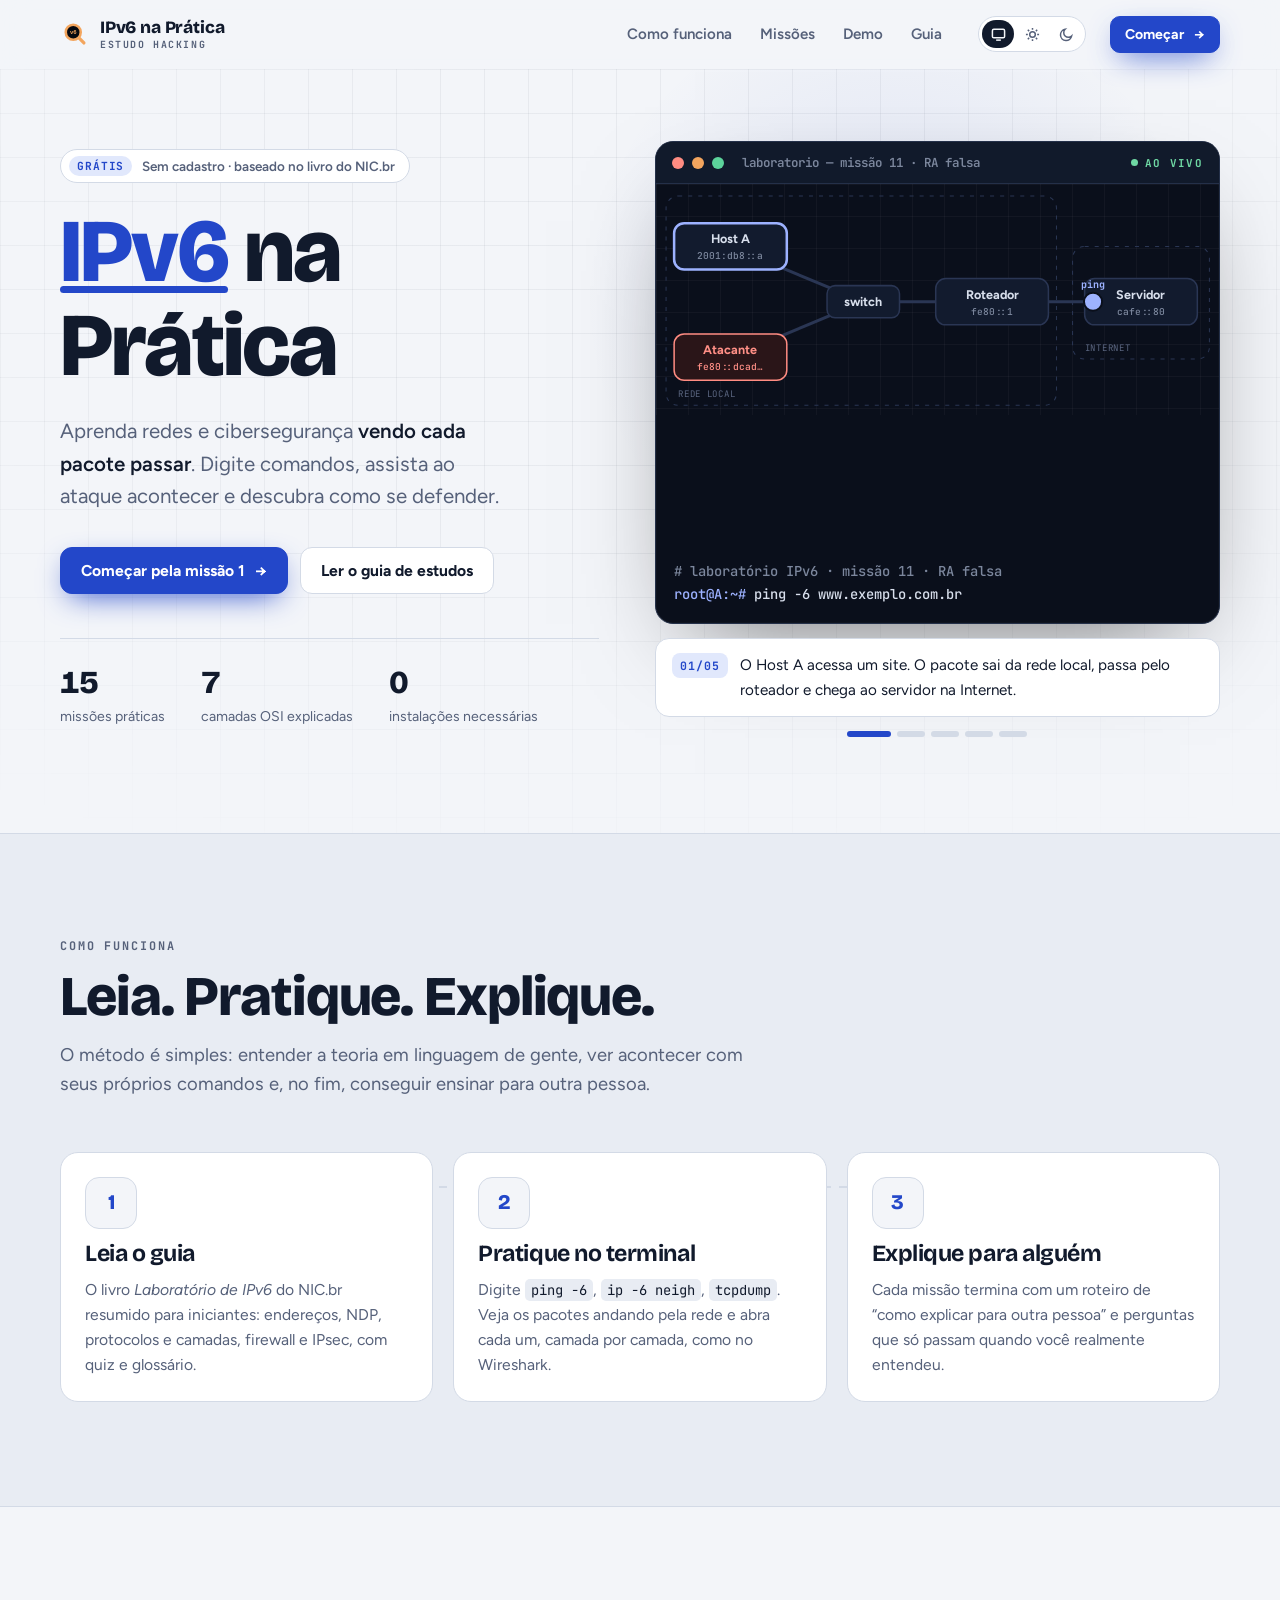
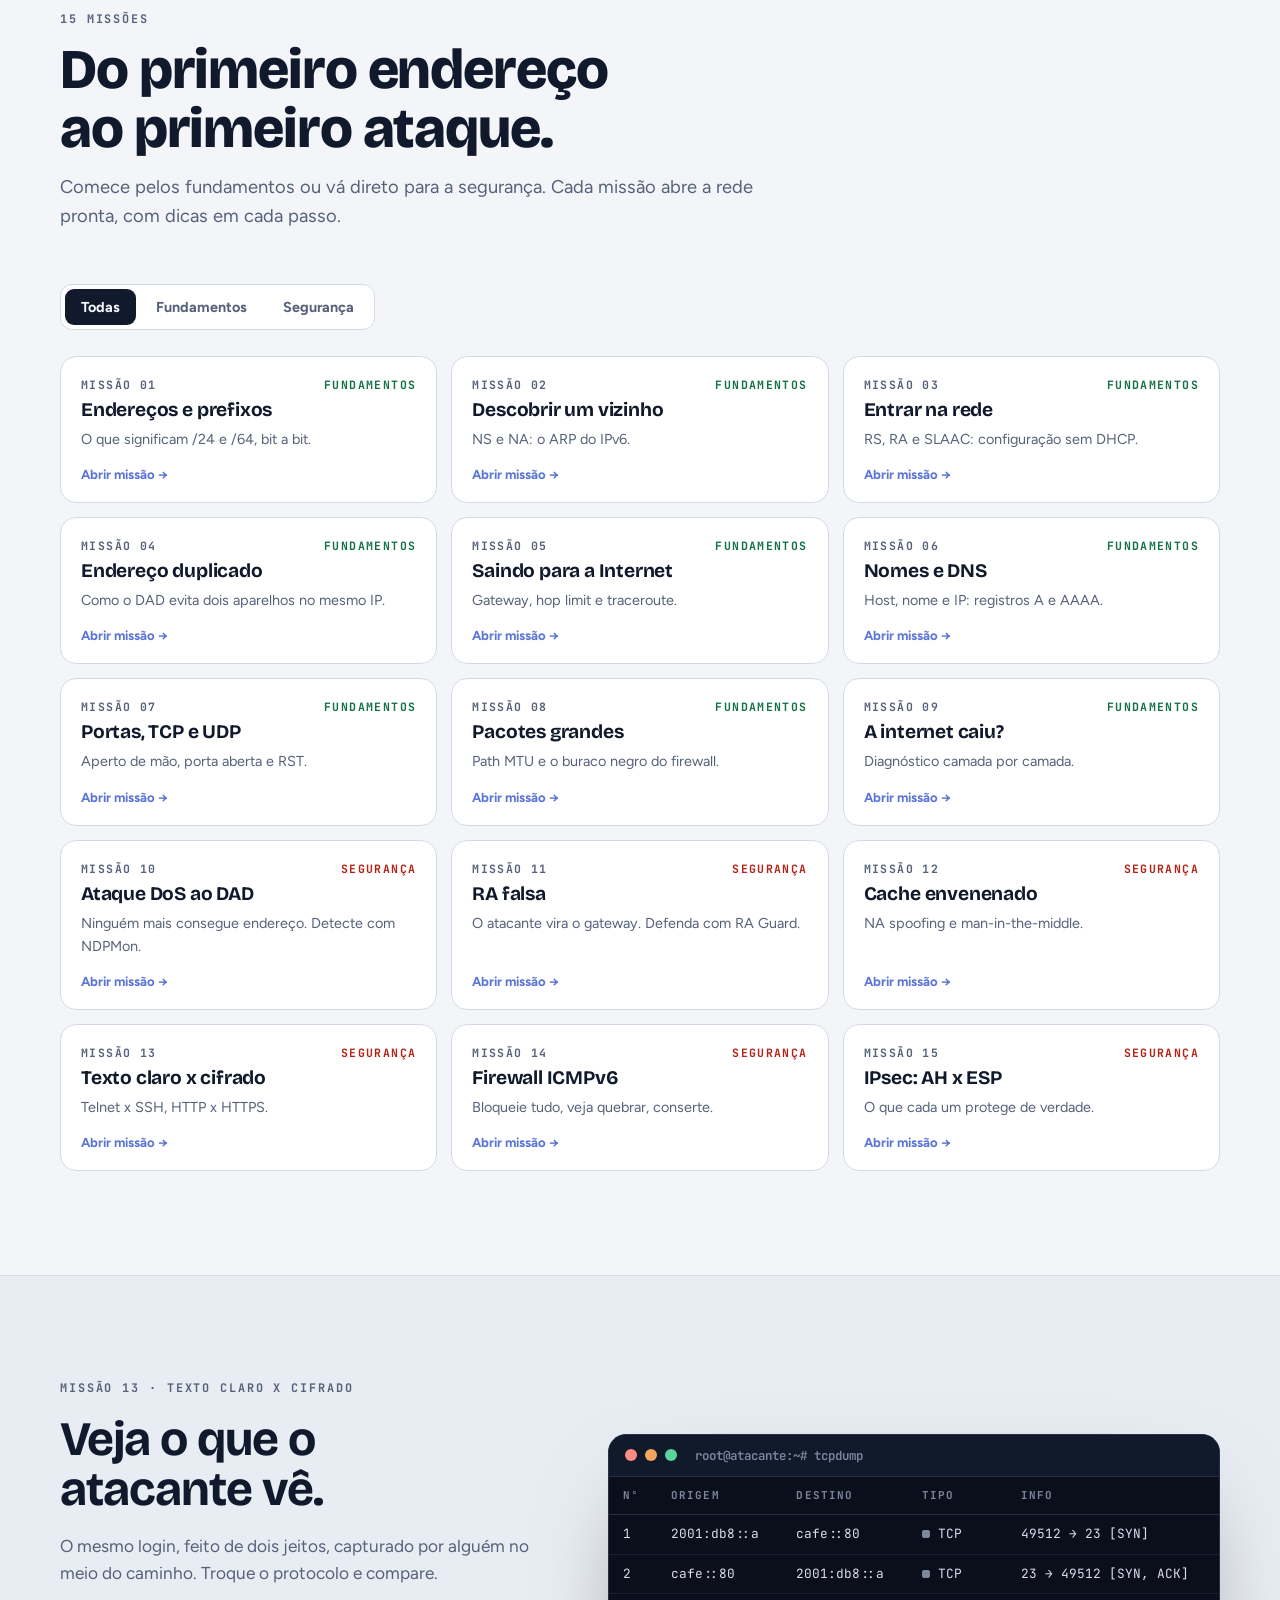
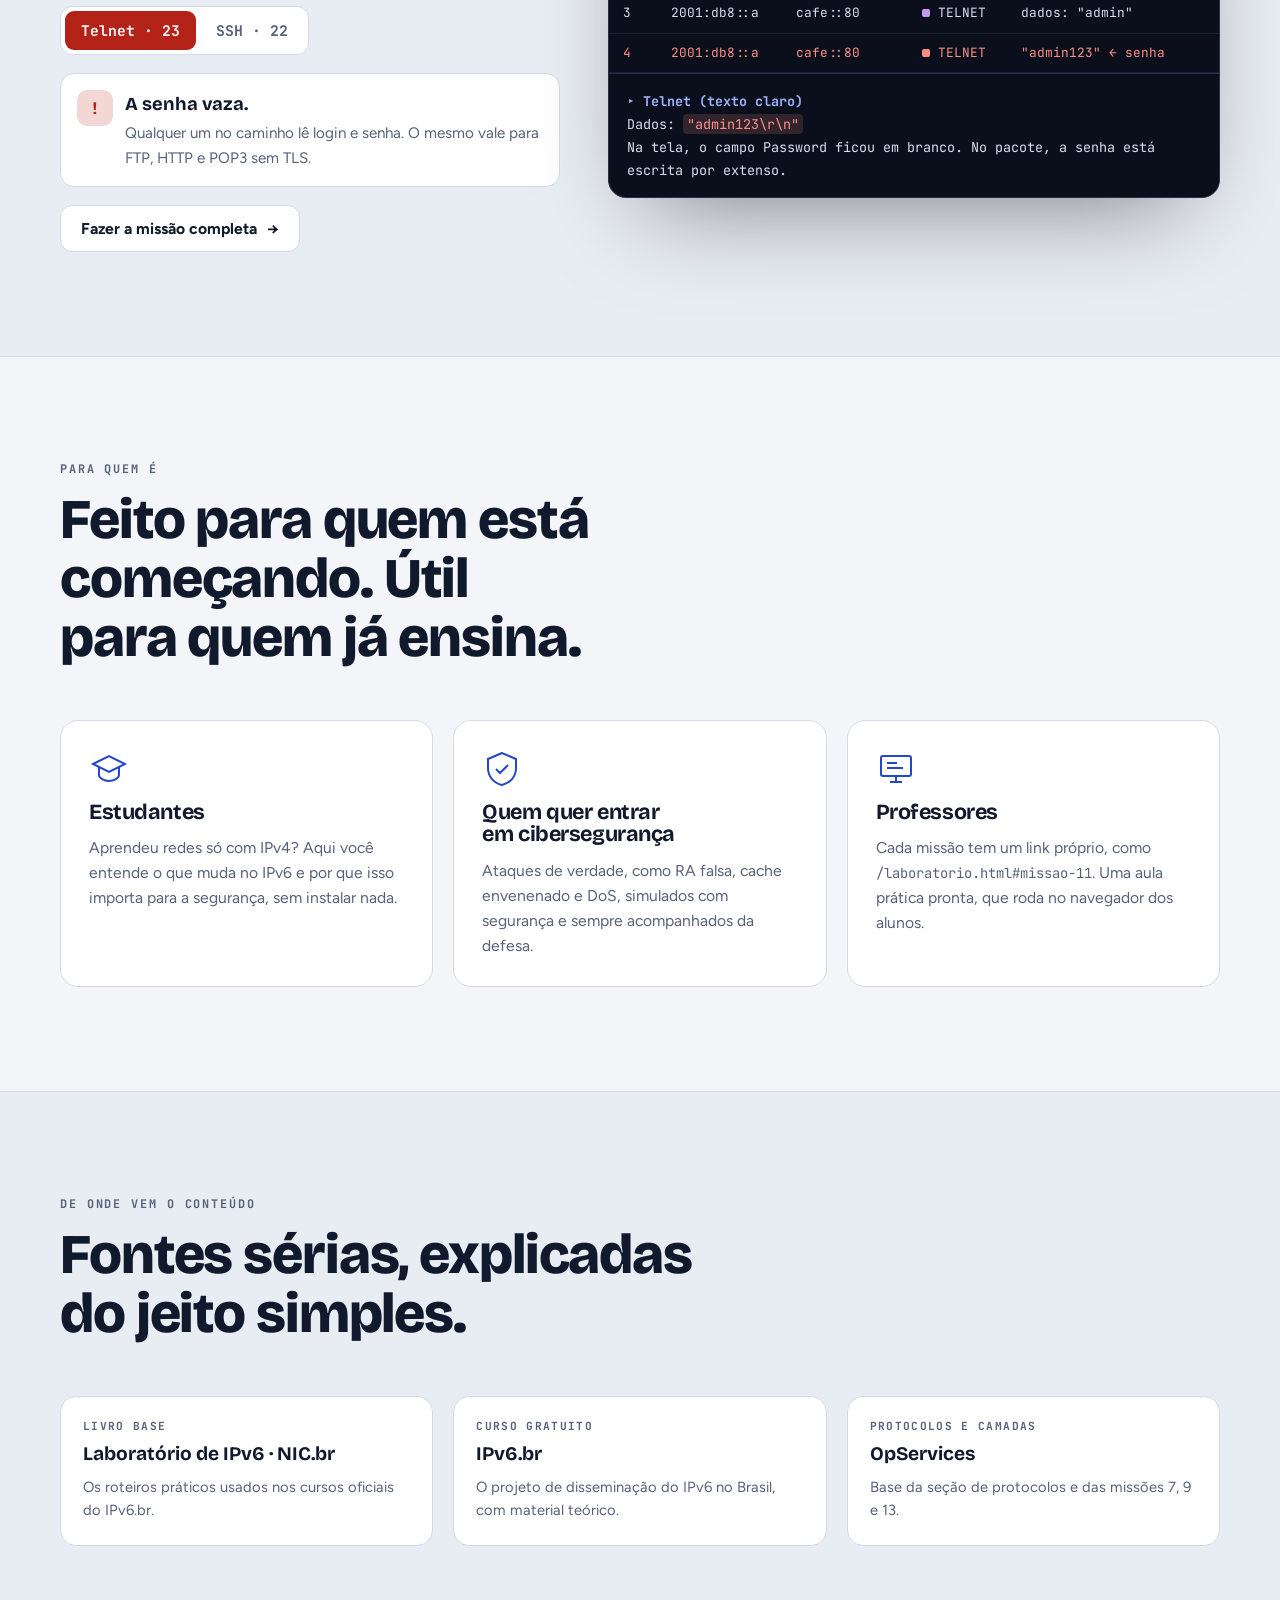
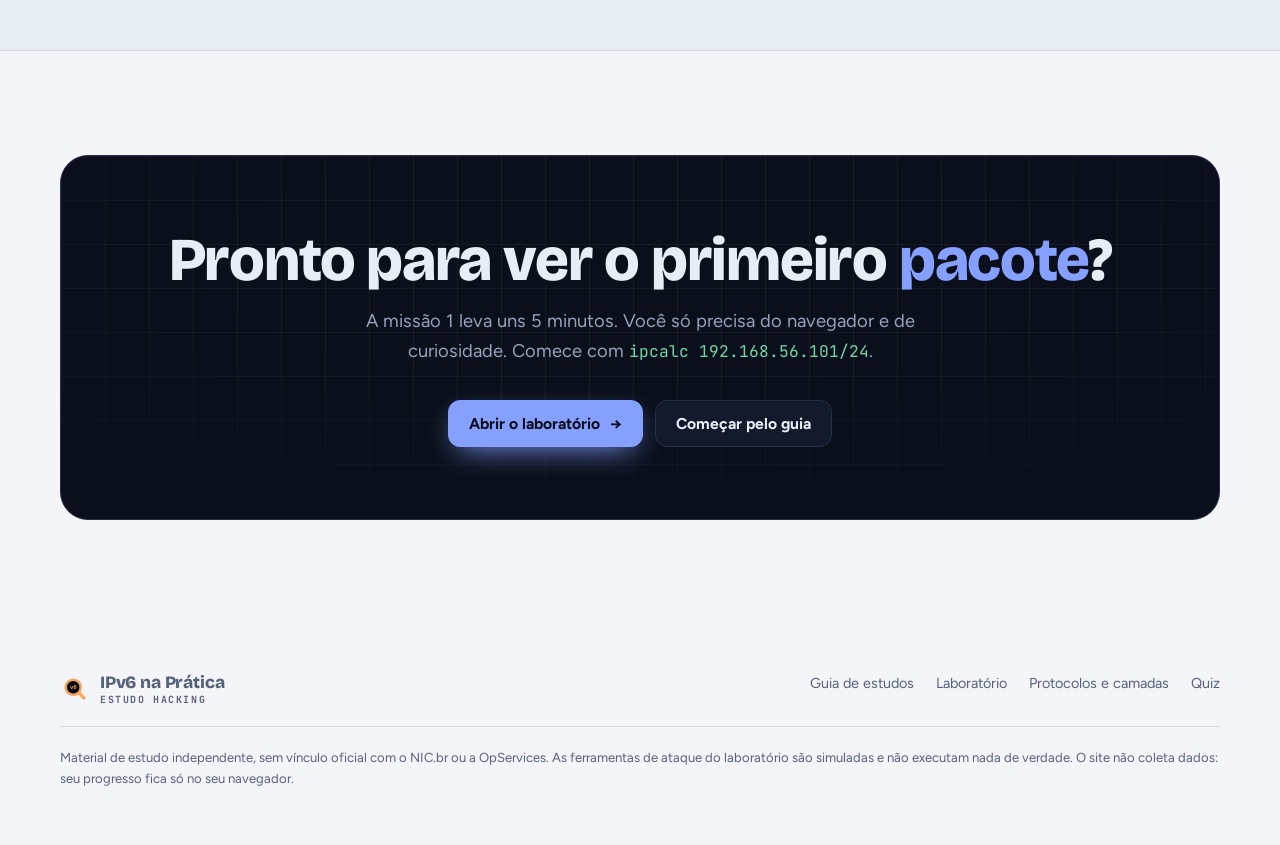
==== commit 892e0bcf: "Add files via upload" ====
--- a/index.html
+++ b/index.html
@@ -3,391 +3,183 @@
 <head>
 <meta charset="utf-8">
 <meta name="viewport" content="width=device-width, initial-scale=1, viewport-fit=cover">
-<title>IPv6 na Prática</title>
-<meta name="description" content="Guia de estudos de IPv6 para iniciantes em cibersegurança, baseado no livro Laboratório de IPv6 do NIC.br, com laboratório interativo.">
+<title>IPv6 na Prática · Aprenda redes e cibersegurança na prática</title>
+<meta name="description" content="Aprenda IPv6 e cibersegurança vendo cada pacote passar: laboratório interativo com 15 missões, terminal simulado e ataques reais com suas defesas. Gratuito e sem cadastro.">
 <meta property="og:title" content="IPv6 na Prática">
-<meta property="og:description" content="Guia de estudos de IPv6 para iniciantes em cibersegurança, baseado no livro Laboratório de IPv6 do NIC.br, com laboratório interativo.">
+<meta property="og:description" content="Aprenda IPv6 e cibersegurança vendo cada pacote passar: laboratório interativo com 15 missões, terminal simulado e ataques reais com suas defesas. Gratuito e sem cadastro.">
 <meta property="og:type" content="website">
-<meta name="theme-color" content="#2347C9">
+<meta property="og:url" content="https://ipv6-na-pratica.vercel.app/">
+<meta property="og:site_name" content="IPv6 na Prática">
+<meta property="og:locale" content="pt_BR">
+<meta property="og:image" content="https://ipv6-na-pratica.vercel.app/og.png">
+<meta property="og:image:width" content="1280">
+<meta property="og:image:height" content="640">
+<meta property="og:image:alt" content="IPv6 na Prática: guia de estudos e laboratório interativo de IPv6 para iniciantes em cibersegurança">
+<meta name="twitter:card" content="summary_large_image">
+<meta name="twitter:image" content="https://ipv6-na-pratica.vercel.app/og.png">
+<link rel="canonical" href="https://ipv6-na-pratica.vercel.app/">
+<meta name="theme-color" content="#0A0F1B">
 <link rel="icon" href="favicon.svg" type="image/svg+xml">
 <script src="js/tema.js"></script>
 <link rel="preconnect" href="https://fonts.googleapis.com">
 <link rel="preconnect" href="https://fonts.gstatic.com" crossorigin>
-<link rel="stylesheet" href="https://fonts.googleapis.com/css2?family=Bricolage+Grotesque:opsz,wght@12..96,500;12..96,700;12..96,800&family=Figtree:ital,wght@0,400;0,500;0,600;0,700;1,400&family=JetBrains+Mono:wght@400;500;700&display=swap">
+<link rel="stylesheet" href="https://fonts.googleapis.com/css2?family=Bricolage+Grotesque:opsz,wght@12..96,700;12..96,800&family=Figtree:wght@400;500;600;700&family=JetBrains+Mono:wght@500;700&display=swap">
 <link rel="stylesheet" href="css/base.css">
-<link rel="stylesheet" href="css/guia.css">
+<link rel="stylesheet" href="css/inicio.css">
 </head>
 <body>
-<div class="shell">
-  <nav class="side" aria-label="Capítulos">
-    <div class="brand">IPv6 na Prática <span>guia de estudos</span></div>
+<header class="top" id="top">
+  <div class="wrap">
+    <a class="logo" href="index.html" aria-label="IPv6 na Prática, início">
+      <svg viewBox="0 0 512 512" aria-hidden="true"><path d="M318 318 L408 408" stroke="#F3A55E" stroke-width="56" stroke-linecap="round"/><circle cx="226" cy="226" r="128" fill="#05080F" stroke="#F3A55E" stroke-width="44"/><text x="226" y="256" text-anchor="middle" font-family="ui-monospace,monospace" font-weight="700" font-size="96" fill="#F3A55E">v6</text></svg>
+      <span>IPv6 na Prática<small>Estudo Hacking</small></span>
+    </a>
+    <nav class="links" aria-label="Seções">
+      <a href="#como-funciona">Como funciona</a>
+      <a href="#missoes">Missões</a>
+      <a href="#demo">Demo</a>
+      <a href="guia.html">Guia</a>
+    </nav>
     <div class="theme" role="group" aria-label="Tema">
-      <button data-t="system" aria-pressed="true" title="Sistema"><svg viewBox="0 0 16 16" fill="none" stroke="currentColor" stroke-width="1.6"><rect x="1.5" y="2.5" width="13" height="9" rx="1.5"/><path d="M5.5 14h5"/></svg><span>Sistema</span></button>
-      <button data-t="light" aria-pressed="false" title="Claro"><svg viewBox="0 0 16 16" fill="none" stroke="currentColor" stroke-width="1.6"><circle cx="8" cy="8" r="3"/><path d="M8 1v2M8 13v2M1 8h2M13 8h2M3 3l1.4 1.4M11.6 11.6L13 13M3 13l1.4-1.4M11.6 4.4L13 3"/></svg><span>Claro</span></button>
-      <button data-t="dark" aria-pressed="false" title="Escuro"><svg viewBox="0 0 16 16" fill="none" stroke="currentColor" stroke-width="1.6"><path d="M13.5 9.5A6 6 0 1 1 6.5 2.5a4.7 4.7 0 0 0 7 7z"/></svg><span>Escuro</span></button>
+      <button data-t="system" aria-pressed="true" title="Tema do sistema"><svg viewBox="0 0 16 16" fill="none" stroke="currentColor" stroke-width="1.6"><rect x="1.5" y="2.5" width="13" height="9" rx="1.5"/><path d="M5.5 14h5"/></svg></button>
+      <button data-t="light" aria-pressed="false" title="Claro"><svg viewBox="0 0 16 16" fill="none" stroke="currentColor" stroke-width="1.6"><circle cx="8" cy="8" r="3"/><path d="M8 1v2M8 13v2M1 8h2M13 8h2M3 3l1.4 1.4M11.6 11.6L13 13M3 13l1.4-1.4M11.6 4.4L13 3"/></svg></button>
+      <button data-t="dark" aria-pressed="false" title="Escuro"><svg viewBox="0 0 16 16" fill="none" stroke="currentColor" stroke-width="1.6"><path d="M13.5 9.5A6 6 0 1 1 6.5 2.5a4.7 4.7 0 0 0 7 7z"/></svg></button>
     </div>
-    <div class="progress"><div class="bar"><i id="pbar"></i></div><small id="ptext">0 de 9 seções estudadas</small></div>
-    <a class="nav-lab" href="laboratorio.html">Laboratório prático <span aria-hidden="true">→</span></a>
-    <ul class="toc" id="toc">
-      <li><a href="#inicio" data-s="inicio"><span class="dot"></span>Começo</a></li>
-      <li><a href="#enderecos" data-s="enderecos"><span class="dot"></span>Endereços IPv6</a></li>
-      <li><a href="#protocolos" data-s="protocolos"><span class="dot"></span>Protocolos e camadas</a></li>
-      <li><a href="#basico" data-s="basico"><span class="dot"></span>Cap. 1 · Básico</a></li>
-      <li><a href="#simulador" data-s="simulador"><span class="dot"></span>Simulador NDP</a></li>
-      <li><a href="#seguranca" data-s="seguranca"><span class="dot"></span>Cap. 3 · Segurança</a></li>
-      <li><a href="#servicos" data-s="servicos"><span class="dot"></span>Cap. 2 · Serviços</a></li>
-      <li><a href="#transicao" data-s="transicao"><span class="dot"></span>Cap. 4 · Transição</a></li>
-      <li><a href="#roteamento" data-s="roteamento"><span class="dot"></span>Cap. 5 · Roteamento</a></li>
-      <li><a href="#quiz" data-s="quiz"><span class="dot"></span>Revisão e quiz</a></li>
-    </ul>
-  </nav>
+    <a class="btn primary sm" href="laboratorio.html#missao-1">Começar <span class="arr">→</span></a>
+  </div>
+</header>
 
-  <main>
-    <!-- INÍCIO -->
-    <section id="inicio" class="hero">
-      <p class="eyebrow">Resumo do livro “Laboratório de IPv6” · NIC.br / IPv6.br</p>
-      <h1>IPv6 explicado para quem está começando em cibersegurança</h1>
-      <p class="lead">O livro original tem 417 páginas de roteiros práticos no emulador CORE. Aqui está o essencial, em linguagem simples, com foco no que importa para quem quer proteger redes: como o IPv6 funciona, onde ele pode ser atacado e como configurá-lo com segurança.</p>
-
-      <div class="hero-cta"><a class="big" href="laboratorio.html">Abrir o laboratório prático →</a><span>15 missões com terminal, topologia animada e captura de pacotes.</span></div>
-
-      <div class="addr-hero" aria-label="Exemplo de endereço IPv6 dividido em partes">
-        <p class="eyebrow">Anatomia de um endereço IPv6 · 128 bits · 8 grupos de 16 bits</p>
-        <div class="hextets" id="heroHex"></div>
-        <div class="legend">
-          <span><i class="sw" style="background:var(--accent)"></i><b>Prefixo de rede (/64)</b> · diz em qual rede o aparelho está</span>
-          <span><i class="sw" style="background:var(--iid)"></i><b>Identificador da interface</b> · diz qual aparelho dentro da rede</span>
+<main>
+  <section class="hero" id="hero">
+    <div class="grid-bg"></div><div class="spot" id="spot"></div>
+    <div class="wrap">
+      <div>
+        <span class="badge"><i>GRÁTIS</i>Sem cadastro · baseado no livro do NIC.br</span>
+        <h1><span class="v6">IPv6</span> na Prática</h1>
+        <p class="sub">Aprenda redes e cibersegurança <b>vendo cada pacote passar</b>. Digite comandos, assista ao ataque acontecer e descubra como se defender.</p>
+        <div class="cta">
+          <a class="btn primary" href="laboratorio.html#missao-1">Começar pela missão 1 <span class="arr">→</span></a>
+          <a class="btn" href="guia.html">Ler o guia de estudos</a>
+        </div>
+        <div class="stats">
+          <div class="stat"><strong data-count="15">15</strong><span>missões práticas</span></div>
+          <div class="stat"><strong data-count="7">7</strong><span>camadas OSI explicadas</span></div>
+          <div class="stat"><strong data-count="0">0</strong><span>instalações necessárias</span></div>
         </div>
       </div>
 
-      <div class="facts">
-        <div class="fact"><strong>32 → 128 bits</strong><span>IPv4 tem ~4,3 bilhões de endereços. IPv6 tem 340 undecilhões.</span></div>
-        <div class="fact"><strong>Esgotado</strong><span>No Brasil e na América Latina não há mais IPv4 livre para novos usuários.</span></div>
-        <div class="fact"><strong>Já está ativo</strong><span>Windows, macOS e Linux usam IPv6 por padrão, mesmo que ninguém tenha configurado.</span></div>
+      <div class="bench" aria-label="Demonstração animada: um ataque de RA falsa e a defesa com RA Guard">
+        <div class="bench-card">
+          <div class="bar"><i style="background:#FF8C82"></i><i style="background:#F3A55E"></i><i style="background:#5CD39B"></i><span class="title">laboratorio — missão 11 · RA falsa</span><span class="live">AO VIVO</span></div>
+          <svg class="topo" id="topo" viewBox="0 0 560 230" role="img" aria-label="Topologia: Host A e Atacante ligados a um switch, que leva ao roteador e ao servidor web"></svg>
+          <div class="term" id="term" aria-hidden="true"></div>
+        </div>
+        <div class="caption" aria-live="polite"><span class="step" id="capStep">01/05</span><p id="capText">O Host A acessa um site. O pacote sai, passa pelo roteador e chega ao servidor.</p></div>
+        <div class="dots" id="dots" role="group" aria-label="Etapas da demonstração"></div>
       </div>
+    </div>
+  </section>
 
-      <div class="prose">
-        <h3>Por que o IPv6 existe (Introdução do livro)</h3>
-        <p>A Internet funciona bem por dois princípios: <b>conectividade fim a fim</b> (qualquer aparelho pode falar diretamente com qualquer outro) e <b>núcleo simples</b> (os roteadores só encaminham pacotes, a inteligência fica nas pontas). Isso permite que qualquer pessoa crie um serviço novo sem pedir permissão.</p>
-        <p>O problema: cada aparelho precisa de um endereço IP, e os endereços IPv4 acabaram. A solução paliativa dos provedores é o <b>CGNAT</b>, que coloca dezenas de clientes atrás de um único IPv4. Isso encarece a rede, atrapalha jogos, chamadas de vídeo e P2P, e dificulta investigações: um mesmo IP passa a representar centenas de pessoas.</p>
-        <p>O IPv6 resolve com um espaço de endereços praticamente infinito. Mas ele <b>não é compatível</b> com o IPv4, então os dois vão conviver por anos (isso se chama <b>pilha dupla</b> ou <i>dual stack</i>).</p>
+  <section class="s alt" id="como-funciona">
+    <div class="wrap">
+      <div class="s-head">
+        <span class="eyebrow">Como funciona</span>
+        <h2>Leia. Pratique. Explique.</h2>
+        <p>O método é simples: entender a teoria em linguagem de gente, ver acontecer com seus próprios comandos e, no fim, conseguir ensinar para outra pessoa.</p>
       </div>
+      <div class="flow">
+        <div class="fstep"><span class="n">1</span><h3>Leia o guia</h3><p>O livro <i>Laboratório de IPv6</i> do NIC.br resumido para iniciantes: endereços, NDP, protocolos e camadas, firewall e IPsec, com quiz e glossário.</p></div>
+        <div class="fstep"><span class="n">2</span><h3>Pratique no terminal</h3><p>Digite <code>ping -6</code>, <code>ip -6 neigh</code>, <code>tcpdump</code>. Veja os pacotes andando pela rede e abra cada um, camada por camada, como no Wireshark.</p></div>
+        <div class="fstep"><span class="n">3</span><h3>Explique para alguém</h3><p>Cada missão termina com um roteiro de “como explicar para outra pessoa” e perguntas que só passam quando você realmente entendeu.</p></div>
+      </div>
+    </div>
+  </section>
 
-      <div class="callout sec">
-        <span class="tag">Por que isso importa em segurança</span>
-        <p>“Não usamos IPv6” quase nunca é verdade. Como os sistemas operacionais ativam IPv6 sozinhos, uma rede pode estar trafegando IPv6 sem que o firewall ou o time de segurança saiba. O livro alerta que alguns computadores chegam a criar <b>túneis automáticos</b> para obter IPv6, passando por fora de filtros e proteções. Ignorar o IPv6 é deixar uma porta aberta.</p>
+  <section class="s" id="missoes">
+    <div class="wrap">
+      <div class="s-head">
+        <span class="eyebrow">15 missões</span>
+        <h2>Do primeiro endereço ao primeiro ataque.</h2>
+        <p>Comece pelos fundamentos ou vá direto para a segurança. Cada missão abre a rede pronta, com dicas em cada passo.</p>
       </div>
+      <div class="tabs" id="mtabs" role="group" aria-label="Filtrar missões">
+        <button data-g="all" aria-pressed="true">Todas</button>
+        <button data-g="f" aria-pressed="false">Fundamentos</button>
+        <button data-g="s" aria-pressed="false">Segurança</button>
+      </div>
+      <div class="missions" id="mgrid"></div>
+    </div>
+  </section>
 
-      <div class="prose"><h3>Trilha sugerida para iniciantes em segurança</h3>
-        <p>O livro segue a ordem dos cursos do NIC.br. Para quem vem de cibersegurança, esta ordem rende mais:</p></div>
-      <ol class="path">
-        <li><b>Endereços IPv6</b><span>Ler e reconhecer tipos de endereço. Use a ferramenta interativa.</span></li>
-        <li><b>NDP (Cap. 1)</b><span>O “ARP do IPv6”. É a base de quase todo ataque em rede local.</span></li>
-        <li><b>Simulador NDP</b><span>Veja as mensagens passando, incluindo um ataque.</span></li>
-        <li><b>Segurança (Cap. 3)</b><span>Ataque DoS, firewall e IPsec.</span></li>
-        <li><b>Serviços, transição, roteamento</b><span>Onde surgem brechas na prática.</span></li>
-      </ol>
+  <section class="s alt" id="demo">
+    <div class="wrap demo">
+      <div class="copy">
+        <span class="eyebrow">Missão 13 · texto claro x cifrado</span>
+        <h2 style="font-size:clamp(2rem,4vw,3rem)">Veja o que o atacante vê.</h2>
+        <p>O mesmo login, feito de dois jeitos, capturado por alguém no meio do caminho. Troque o protocolo e compare.</p>
+        <div class="seg" role="group" aria-label="Protocolo">
+          <button class="bad" data-p="telnet" aria-pressed="true">Telnet · 23</button>
+          <button class="good" data-p="ssh" aria-pressed="false">SSH · 22</button>
+        </div>
+        <div class="verdict" id="verdict"></div>
+        <a class="btn" href="laboratorio.html#missao-13" style="align-self:flex-start">Fazer a missão completa <span class="arr">→</span></a>
+      </div>
+      <div class="cap" aria-live="polite">
+        <div class="bar"><i style="background:#FF8C82"></i><i style="background:#F3A55E"></i><i style="background:#5CD39B"></i><span class="title">root@atacante:~# tcpdump</span></div>
+        <div class="cap-wrap"><table><thead><tr><th>Nº</th><th>Origem</th><th>Destino</th><th>Tipo</th><th>Info</th></tr></thead><tbody id="capRows"></tbody></table></div>
+        <div class="detail" id="capDetail"></div>
+      </div>
+    </div>
+  </section>
 
-      <div class="callout note">
-        <span class="tag">Sobre o livro</span>
-        <p>Publicado em 2015 pela equipe IPv6.br do NIC.br. É um livro para <b>praticar</b>: cada “experiência” traz uma topologia pronta para o emulador CORE (máquina virtual disponível em <a href="http://lab.ipv6.br" target="_blank" rel="noopener">lab.ipv6.br</a>) e você captura os pacotes com o Wireshark. Algumas ferramentas mudaram desde então: <code>ping6</code> hoje é <code>ping -6</code>, e o Quagga foi sucedido pelo FRRouting.</p>
+  <section class="s" id="para-quem">
+    <div class="wrap">
+      <div class="s-head">
+        <span class="eyebrow">Para quem é</span>
+        <h2>Feito para quem está começando. Útil para quem já ensina.</h2>
       </div>
-      <button class="done-toggle" data-done="inicio" aria-pressed="false">Marcar como estudado</button>
-    </section>
+      <div class="who">
+        <div class="wcard"><svg viewBox="0 0 40 40" fill="none" stroke="currentColor" stroke-width="2"><path d="M4 15 20 7l16 8-16 8z"/><path d="M10 18v8c0 3 5 6 10 6s10-3 10-6v-8"/></svg><h3>Estudantes</h3><p>Aprendeu redes só com IPv4? Aqui você entende o que muda no IPv6 e por que isso importa para a segurança, sem instalar nada.</p></div>
+        <div class="wcard"><svg viewBox="0 0 40 40" fill="none" stroke="currentColor" stroke-width="2"><path d="M20 4 6 10v9c0 9 6 15 14 17 8-2 14-8 14-17v-9z"/><path d="m14 20 4 4 8-8"/></svg><h3>Quem quer entrar em cibersegurança</h3><p>Ataques de verdade, como RA falsa, cache envenenado e DoS, simulados com segurança e sempre acompanhados da defesa.</p></div>
+        <div class="wcard"><svg viewBox="0 0 40 40" fill="none" stroke="currentColor" stroke-width="2"><rect x="5" y="7" width="30" height="20" rx="2"/><path d="M14 33h12M20 27v6M11 14h10M11 19h16"/></svg><h3>Professores</h3><p>Cada missão tem um link próprio, como <code>/laboratorio.html#missao-11</code>. Uma aula prática pronta, que roda no navegador dos alunos.</p></div>
+      </div>
+    </div>
+  </section>
 
-    <!-- ENDEREÇOS -->
-    <section id="enderecos">
-      <div class="sec-head">
-        <p class="eyebrow">Ferramenta interativa</p>
-        <h2>Lendo endereços IPv6</h2>
-        <p class="lead">Antes de qualquer experimento, você precisa reconhecer um endereço só de olhar. Digite um endereço ou clique nos exemplos.</p>
+  <section class="s alt" id="base">
+    <div class="wrap">
+      <div class="s-head">
+        <span class="eyebrow">De onde vem o conteúdo</span>
+        <h2>Fontes sérias, explicadas do jeito simples.</h2>
       </div>
+      <div class="base">
+        <a href="https://lab.ipv6.br" target="_blank" rel="noopener"><small>Livro base</small><b>Laboratório de IPv6 · NIC.br</b><span>Os roteiros práticos usados nos cursos oficiais do IPv6.br.</span></a>
+        <a href="https://ipv6.br" target="_blank" rel="noopener"><small>Curso gratuito</small><b>IPv6.br</b><span>O projeto de disseminação do IPv6 no Brasil, com material teórico.</span></a>
+        <a href="https://www.opservices.com.br/protocolos-de-rede/" target="_blank" rel="noopener"><small>Protocolos e camadas</small><b>OpServices</b><span>Base da seção de protocolos e das missões 7, 9 e 13.</span></a>
+      </div>
+    </div>
+  </section>
 
-      <div class="prose">
-        <p><b>Regras de escrita.</b> Um endereço tem 8 grupos de 4 dígitos hexadecimais separados por “:”. Para encurtar: (1) zeros à esquerda de cada grupo podem sumir (<code>0db8</code> vira <code>db8</code>); (2) uma única sequência de grupos zerados pode virar <code>::</code>. Só pode haver um <code>::</code> por endereço, senão não dá para saber quantos zeros cada um representa.</p>
+  <section class="s">
+    <div class="wrap">
+      <div class="final">
+        <div class="grid-bg"></div>
+        <h2>Pronto para ver o primeiro <span>pacote</span>?</h2>
+        <p>A missão 1 leva uns 5 minutos. Você só precisa do navegador e de curiosidade. Comece com <code>ipcalc 192.168.56.101/24</code>.</p>
+        <div class="cta"><a class="btn primary" href="laboratorio.html#missao-1">Abrir o laboratório <span class="arr">→</span></a><a class="btn" href="guia.html">Começar pelo guia</a></div>
       </div>
+    </div>
+  </section>
+</main>
 
-      <div class="tool">
-        <div class="row">
-          <label for="addrIn" class="eyebrow" style="flex-basis:100%">Endereço IPv6</label>
-          <input type="text" id="addrIn" value="fe80::200:ff:feaa:0" spellcheck="false" autocomplete="off">
-          <button class="btn primary" id="addrGo">Analisar</button>
-        </div>
-        <div class="chips" id="addrChips"></div>
-        <div id="addrOut"></div>
+<footer>
+  <div class="wrap">
+    <a class="logo" href="#top" aria-label="Voltar ao topo"><svg viewBox="0 0 512 512" aria-hidden="true"><path d="M318 318 L408 408" stroke="#F3A55E" stroke-width="56" stroke-linecap="round"/><circle cx="226" cy="226" r="128" fill="#05080F" stroke="#F3A55E" stroke-width="44"/><text x="226" y="256" text-anchor="middle" font-family="ui-monospace,monospace" font-weight="700" font-size="96" fill="#F3A55E">v6</text></svg><span>IPv6 na Prática<small>Estudo Hacking</small></span></a>
+    <nav aria-label="Rodapé"><a href="guia.html">Guia de estudos</a><a href="laboratorio.html">Laboratório</a><a href="guia.html#protocolos">Protocolos e camadas</a><a href="guia.html#quiz">Quiz</a></nav>
+    <p class="fine">Material de estudo independente, sem vínculo oficial com o NIC.br ou a OpServices. As ferramentas de ataque do laboratório são simuladas e não executam nada de verdade. O site não coleta dados: seu progresso fica só no seu navegador.</p>
+  </div>
+</footer>
 
-        <div class="tool-sub">
-          <h3>Do MAC ao endereço: EUI-64</h3>
-          <p class="explain">No SLAAC (Cap. 1), o aparelho pode montar o identificador da interface a partir do seu endereço MAC: divide o MAC ao meio, insere <code>ff:fe</code> no meio e inverte o 7º bit. O exemplo padrão é o mesmo MAC usado nas capturas do livro.</p>
-          <div class="row">
-            <label for="macIn" class="eyebrow" style="flex-basis:100%">Endereço MAC</label>
-            <input type="text" id="macIn" value="00:00:00:aa:00:00" spellcheck="false" autocomplete="off">
-            <button class="btn" id="macGo">Gerar</button>
-          </div>
-          <div id="macOut"></div>
-          <div class="callout sec"><span class="tag">Privacidade</span><p>O EUI-64 expõe o MAC da placa de rede, e o identificador é o mesmo em qualquer rede, o que permite rastrear o aparelho. Por isso sistemas modernos usam endereços temporários e aleatórios (extensões de privacidade, RFC 4941 / RFC 7217). Isso não está no livro, mas é bom saber.</p></div>
-        </div>
-      </div>
-
-      <div class="tbl-wrap"><table>
-        <thead><tr><th>Tipo</th><th>Prefixo</th><th>Para que serve</th><th>Equivalente no IPv4</th></tr></thead>
-        <tbody>
-          <tr><td>Global unicast</td><td><code>2000::/3</code></td><td>Endereço público, alcançável pela Internet</td><td>IP público</td></tr>
-          <tr><td>Link-local</td><td><code>fe80::/10</code></td><td>Só vale no próprio enlace. Todo aparelho com IPv6 tem um. Usado pelo NDP e pelo roteamento</td><td>169.254.x.x (aproximado)</td></tr>
-          <tr><td>Unique local (ULA)</td><td><code>fc00::/7</code></td><td>Rede interna, não roteado na Internet</td><td>10.x, 192.168.x</td></tr>
-          <tr><td>Multicast</td><td><code>ff00::/8</code></td><td>Um para vários. <b>Não existe broadcast no IPv6</b></td><td>Broadcast / 224.x</td></tr>
-          <tr><td>Loopback</td><td><code>::1</code></td><td>A própria máquina</td><td>127.0.0.1</td></tr>
-          <tr><td>Não especificado</td><td><code>::</code></td><td>“Ainda não tenho endereço” (usado no DAD)</td><td>0.0.0.0</td></tr>
-          <tr><td>Documentação</td><td><code>2001:db8::/32</code></td><td>Reservado para exemplos e livros. Usado em todo o laboratório</td><td>192.0.2.0/24</td></tr>
-        </tbody>
-      </table></div>
-      <div class="lab-links"><span class="eyebrow">Praticar no laboratório</span><div><a class="lab-link" href="laboratorio.html#missao-1"><b>1</b>Endereços e prefixos →</a></div></div>
-      <button class="done-toggle" data-done="enderecos" aria-pressed="false">Marcar como estudado</button>
-    </section>
-
-    <!-- PROTOCOLOS -->
-    <section id="protocolos">
-      <div class="sec-head">
-        <p class="eyebrow">Base de redes · complemento ao livro</p>
-        <h2>Protocolos e camadas</h2>
-        <p class="lead">O IPv6 é uma peça de um sistema maior. Para entender um ataque ou um defeito de rede, a primeira pergunta é sempre: <b>em que camada isso acontece e qual protocolo está envolvido?</b></p>
-      </div>
-      <div class="prose">
-        <p>Um <b>protocolo</b> é um conjunto de regras que permite que aparelhos de fabricantes e sistemas diferentes conversem. Ele define três coisas: a <b>sintaxe</b> (o formato e a ordem dos dados), a <b>semântica</b> (o que cada parte significa) e o <b>timing</b> (em que ritmo a conversa acontece).</p>
-        <p>Duas pegadinhas comuns: “WWW” não é protocolo (a web usa HTTP), e “ping” também não. O ping é um programa que envia mensagens <b>ICMP</b>, da camada 3, e por isso não usa porta.</p>
-      </div>
-
-      <div class="tool">
-        <div class="sec-head">
-          <p class="eyebrow">Interativo · modelo OSI</p>
-          <h3>As 7 camadas, de baixo para cima</h3>
-          <p class="explain">Clique numa camada. O modelo OSI é a referência para falar de redes (“é problema de camada 3”). Na prática, a Internet usa a pilha TCP/IP, que junta as mesmas funções em 4 camadas.</p>
-        </div>
-        <div class="osi">
-          <div><div class="osi-stack" id="osiStack"></div>
-            <div class="osi-map"><span>TCP/IP: Aplicação = OSI 5, 6 e 7</span><span>Transporte = OSI 4 · Internet = OSI 3</span><span>Acesso à rede = OSI 1 e 2</span></div></div>
-          <div class="osi-detail" id="osiDetail" aria-live="polite"></div>
-        </div>
-      </div>
-
-      <div class="prose"><h3>O que muda do IPv4 para o IPv6</h3><p>Muitos protocolos do IPv4 têm um equivalente no IPv6. Esta tabela liga o que você já conhece ao que o livro ensina.</p></div>
-      <div class="tbl-wrap"><table>
-        <thead><tr><th>Função</th><th>IPv4</th><th>IPv6</th></tr></thead>
-        <tbody>
-          <tr><td>Endereço</td><td>32 bits, decimal: <code>192.168.56.101/24</code></td><td>128 bits, hexadecimal: <code>2001:db8::a/64</code></td></tr>
-          <tr><td>Descobrir o MAC do vizinho</td><td>ARP, por broadcast</td><td>NDP: NS e NA, por multicast, dentro do ICMPv6</td></tr>
-          <tr><td>Configuração automática</td><td>DHCP: Discover, Offer, Request, Ack (UDP 67/68)</td><td>SLAAC pela RA e/ou DHCPv6: Solicit, Advertise, Request, Reply (UDP 546/547)</td></tr>
-          <tr><td>Gateway padrão</td><td>Entregue pelo DHCP</td><td>Anunciado pela RA (o DHCPv6 não entrega gateway)</td></tr>
-          <tr><td>Mensagens de erro e teste</td><td>ICMP</td><td>ICMPv6: essencial, não pode ser todo bloqueado</td></tr>
-          <tr><td>Grupos multicast</td><td>IGMP</td><td>MLD, dentro do ICMPv6</td></tr>
-          <tr><td>Falar com todos da rede</td><td>Broadcast</td><td>Não existe broadcast: multicast <code>ff02::1</code></td></tr>
-          <tr><td>Nome → endereço (DNS)</td><td>Registro A</td><td>Registro AAAA</td></tr>
-          <tr><td>Pacote grande demais</td><td>Roteador pode fragmentar</td><td>Só a origem fragmenta, após ICMPv6 Packet Too Big</td></tr>
-          <tr><td>Falta de endereços</td><td>NAT e CGNAT</td><td>Sobra endereço: o firewall stateful faz o papel de proteção</td></tr>
-        </tbody>
-      </table></div>
-
-      <div class="prose"><h3>TCP x UDP: dois jeitos de entregar</h3></div>
-      <div class="vs">
-        <div class="card"><p class="eyebrow">TCP · como uma ligação telefônica</p><ul>
-          <li>Combina antes de falar: aperto de mão <b>SYN → SYN-ACK → ACK</b>.</li>
-          <li>Confirma o que recebeu, reenvia o que se perdeu e entrega em ordem.</li>
-          <li>Mais confiável, mais pacotes. Usado em sites (HTTP/HTTPS), e-mail, SSH, transferência de arquivos.</li></ul></div>
-        <div class="card"><p class="eyebrow">UDP · como mandar uma mensagem</p><ul>
-          <li>Envia e pronto: sem conexão, sem confirmação, sem reordenar.</li>
-          <li>Menos atraso e menos sobrecarga. Se algo se perde, a aplicação que resolva.</li>
-          <li>Usado em DNS, voz sobre IP, vídeo ao vivo, jogos, SNMP. Uma mesma consulta DNS custou 2 pacotes em UDP e 10 em TCP.</li></ul></div>
-      </div>
-      <div class="callout analog"><span class="tag">Protocolo x porta</span><p>O <b>protocolo</b> é a regra da conversa. A <b>porta</b> é o número que diz qual programa, dentro do aparelho, deve receber o pacote. Pense no IP como o endereço do prédio e na porta como o número do apartamento: no mesmo servidor, o site atende na 443, o SSH na 22 e o DNS na 53.</p></div>
-
-      <div class="tool">
-        <div class="sec-head">
-          <p class="eyebrow">Consulta rápida</p>
-          <h3>Protocolos e portas</h3>
-          <p class="explain">Busque por nome, porta ou finalidade. A coluna Segurança mostra o que trafega em texto claro: quem estiver no caminho consegue ler.</p>
-        </div>
-        <div class="row">
-          <input type="text" id="portQ" placeholder="Buscar (ex.: 22, e-mail, DNS)" aria-label="Buscar protocolo ou porta" style="font-family:var(--f-body)">
-        </div>
-        <div class="chips" id="portF"></div>
-        <div class="tbl-wrap"><table>
-          <thead><tr><th>Protocolo</th><th>Camada</th><th>Porta padrão</th><th>Para que serve</th><th>Segurança</th></tr></thead>
-          <tbody id="portT"></tbody>
-        </table></div>
-        <p class="explain">As portas seguem o registro oficial da IANA e podem ser alteradas na configuração. Mudar a porta não protege nada: um scanner a encontra em segundos.</p>
-      </div>
-
-      <div class="grid2">
-        <div class="callout sec"><span class="tag">SSL é obsoleto</span><p>Todas as versões do SSL estão obsoletas. O que protege as conexões hoje é o <b>TLS 1.2 ou 1.3</b>, mesmo quando alguém fala “certificado SSL”. O TLS garante confidencialidade, integridade e autenticidade.</p></div>
-        <div class="callout sec"><span class="tag">SNMP com “public”</span><p>SNMP v1 e v2c enviam a senha (community) em texto claro, e ainda é comum encontrar a community padrão <code>public</code>. Use SNMPv3, que tem autenticação e criptografia.</p></div>
-        <div class="callout tip"><span class="tag">NTP e investigação</span><p>Relógios fora de sincronia quebram certificados TLS e autenticação, e tornam impossível montar a linha do tempo de um incidente a partir dos logs. NTP (UDP 123) é infraestrutura de segurança.</p></div>
-        <div class="callout tip"><span class="tag">Diagnóstico por camada</span><p>Camada 2: <code>ip neigh</code> mostra FAILED. Camada 3: “Network is unreachable” na hora. Camada 4: RST imediato = serviço parado; silêncio = firewall. Camada 7: a rede entrega, mas a aplicação erra (HTTP 500). Falha de DNS parece queda de internet: ping no IP separa os casos.</p></div>
-      </div>
-      <p class="explain">Seção baseada no artigo <a href="https://www.opservices.com.br/protocolos-de-rede/" target="_blank" rel="noopener">“Protocolos de rede”, da OpServices</a>, adaptada para o contexto de IPv6 e segurança. Pratique no Laboratório IPv6 (missões <a href="laboratorio.html#missao-7">7</a>, <a href="laboratorio.html#missao-9">9</a> e <a href="laboratorio.html#missao-13">13</a>).</p>
-      <div class="lab-links"><span class="eyebrow">Praticar no laboratório</span><div><a class="lab-link" href="laboratorio.html#missao-7"><b>7</b>Portas, TCP e UDP →</a><a class="lab-link" href="laboratorio.html#missao-9"><b>9</b>A internet caiu? →</a><a class="lab-link" href="laboratorio.html#missao-13"><b>13</b>Texto claro x cifrado →</a></div></div>
-      <button class="done-toggle" data-done="protocolos" aria-pressed="false">Marcar como estudado</button>
-    </section>
-
-    <!-- CAP 1 -->
-    <section id="basico">
-      <div class="sec-head">
-        <p class="eyebrow">Capítulo 1 · 10 experiências</p>
-        <h2>Funcionalidades básicas</h2>
-        <p class="lead">Como um aparelho descobre vizinhos, encontra o roteador, ganha um endereço e envia pacotes grandes. Tudo isso funciona diferente do IPv4, e é exatamente aí que ficam as superfícies de ataque.</p>
-      </div>
-      <div class="callout analog"><span class="tag">Analogia</span><p>O <b>NDP (Neighbor Discovery Protocol)</b> é o “porteiro do prédio”. Ele responde perguntas como “quem mora no apartamento X?”, “onde fica a saída?” e “esse número de apartamento já está ocupado?”. Ele substitui o ARP, o ICMP Router Discovery e o Redirect do IPv4, e usa mensagens <b>ICMPv6</b>. O detalhe crítico: <b>por padrão, o porteiro acredita em qualquer um</b>.</p></div>
-      <div class="exps" id="exps-1"></div>
-      <div class="lab-links"><span class="eyebrow">Praticar no laboratório</span><div><a class="lab-link" href="laboratorio.html#missao-2"><b>2</b>Descobrir um vizinho →</a><a class="lab-link" href="laboratorio.html#missao-3"><b>3</b>Entrar na rede →</a><a class="lab-link" href="laboratorio.html#missao-4"><b>4</b>Endereço duplicado →</a><a class="lab-link" href="laboratorio.html#missao-8"><b>8</b>Pacotes grandes →</a></div></div>
-      <button class="done-toggle" data-done="basico" aria-pressed="false">Marcar como estudado</button>
-    </section>
-
-    <!-- SIMULADOR -->
-    <section id="simulador">
-      <div class="sec-head">
-        <p class="eyebrow">Simulador interativo · Experiências 1.1 a 1.4 e 3.1</p>
-        <h2>Veja o NDP acontecendo</h2>
-        <p class="lead">Escolha um cenário e avance passo a passo. Pacotes multicast vão para todos no enlace. Pacotes unicast vão para um só destino.</p>
-      </div>
-      <div class="tool">
-        <div class="row" id="simScen" role="group" aria-label="Cenários"></div>
-        <div class="sim-wrap"><svg class="sim" id="sim" viewBox="0 0 720 230" role="img" aria-label="Diagrama de rede local com quatro nós"></svg></div>
-        <div class="sim-log" id="simLog" aria-live="polite"></div>
-        <div class="sim-controls">
-          <span class="eyebrow" id="simCount"></span>
-          <div class="row"><button class="btn" id="simReset">Recomeçar</button><button class="btn primary" id="simNext">Próximo passo</button></div>
-        </div>
-      </div>
-      <div class="lab-links"><span class="eyebrow">Praticar no laboratório</span><div><a class="lab-link" href="laboratorio.html#missao-2"><b>2</b>Descobrir um vizinho →</a><a class="lab-link" href="laboratorio.html#missao-10"><b>10</b>Ataque DoS ao DAD →</a></div></div>
-      <button class="done-toggle" data-done="simulador" aria-pressed="false">Marcar como estudado</button>
-    </section>
-
-    <!-- CAP 3 SEGURANÇA -->
-    <section id="seguranca">
-      <div class="sec-head">
-        <p class="eyebrow">Capítulo 3 · 4 experiências · o mais importante para você</p>
-        <h2>Segurança</h2>
-        <p class="lead">O IPv6 tem as mesmas fraquezas conceituais do IPv4, só que em lugares novos. O capítulo mostra um ataque real, como montar um firewall que não quebra a rede e como criptografar o tráfego com IPsec.</p>
-      </div>
-
-      <div class="exps" id="exps-3"></div>
-
-      <div class="tool">
-        <div class="sec-head">
-          <p class="eyebrow">Interativo · Experiência 3.2</p>
-          <h3>Monte um firewall ICMPv6 sem quebrar a rede</h3>
-          <p class="explain">No IPv4 era comum bloquear todo o ICMP. No IPv6 isso derruba a rede, porque o ICMPv6 faz o papel do ARP, do IGMP e mais. Teste: bloqueie mensagens e veja o que para de funcionar. A recomendação segue a RFC 4890, usada no livro.</p>
-        </div>
-        <div class="row"><button class="btn" id="fwAll">Bloquear tudo (estilo IPv4)</button><button class="btn" id="fwRec">Aplicar recomendação RFC 4890</button></div>
-        <div class="fw" id="fw"></div>
-        <div id="fwStatus" aria-live="polite"></div>
-      </div>
-
-      <div class="tool">
-        <div class="sec-head">
-          <p class="eyebrow">Experiências 3.3 e 3.4</p>
-          <h3>IPsec: o que cada cabeçalho protege</h3>
-          <p class="explain">No laboratório, o mesmo ping é capturado três vezes: sem IPsec, só com AH e com ESP. Compare o que um atacante veria no Wireshark.</p>
-        </div>
-        <div class="row" role="group" aria-label="Modo IPsec" id="ipsecBtns">
-          <button class="btn" data-m="none" aria-pressed="true">Sem IPsec</button>
-          <button class="btn" data-m="ah" aria-pressed="false">AH</button>
-          <button class="btn" data-m="esp" aria-pressed="false">ESP (transporte)</button>
-          <button class="btn" data-m="tun" aria-pressed="false">ESP (túnel)</button>
-        </div>
-        <div class="pkt-diagram" id="ipsecPkt"></div>
-        <div class="grid2" id="ipsecInfo"></div>
-      </div>
-
-      <div class="grid2">
-        <div class="card"><p class="eyebrow">AH · Authentication Header</p><p>Garante <b>autenticidade</b> (veio de quem diz que veio) e <b>integridade</b> (ninguém alterou). <b>Não esconde</b> o conteúdo.</p></div>
-        <div class="card"><p class="eyebrow">ESP · Encapsulating Security Payload</p><p>Adiciona <b>confidencialidade</b>: criptografa os dados. Também pode autenticar. É o mais usado na prática.</p></div>
-        <div class="card"><p class="eyebrow">Modo transporte</p><p>Protege a conversa <b>entre duas máquinas</b> (Exp. 3.3). O cabeçalho IP original continua visível.</p></div>
-        <div class="card"><p class="eyebrow">Modo túnel</p><p>Configurado <b>entre roteadores de borda</b>, protege todo o tráfego entre duas redes (Exp. 3.4). É uma VPN site a site.</p></div>
-      </div>
-      <div class="callout note"><span class="tag">Chaves e bancos de dados</span><p>O IPsec guarda duas tabelas: a <b>SPD</b> (Security Policy Database, “quais pacotes devem ser protegidos e como”) e a <b>SAD</b> (Security Association Database, “quais chaves e algoritmos usar”). No livro as chaves são criadas à mão com <code>setkey</code> para fins didáticos. Em produção usa-se o <b>IKE</b>, que troca chaves com segurança em duas fases, usando chave pré-compartilhada ou certificados X.509.</p></div>
-      <div class="lab-links"><span class="eyebrow">Praticar no laboratório</span><div><a class="lab-link" href="laboratorio.html#missao-10"><b>10</b>Ataque DoS ao DAD →</a><a class="lab-link" href="laboratorio.html#missao-11"><b>11</b>RA falsa →</a><a class="lab-link" href="laboratorio.html#missao-12"><b>12</b>Cache envenenado →</a><a class="lab-link" href="laboratorio.html#missao-14"><b>14</b>Firewall ICMPv6 →</a><a class="lab-link" href="laboratorio.html#missao-15"><b>15</b>IPsec: AH x ESP →</a></div></div>
-      <button class="done-toggle" data-done="seguranca" aria-pressed="false">Marcar como estudado</button>
-    </section>
-
-    <!-- CAP 2 -->
-    <section id="servicos">
-      <div class="sec-head">
-        <p class="eyebrow">Capítulo 2 · 8 experiências</p>
-        <h2>Serviços</h2>
-        <p class="lead">DNS, servidores web, proxy e compartilhamento de arquivos com IPv6. A configuração é parecida com a do IPv4, mas os detalhes que mudam são os que geram falhas.</p>
-      </div>
-      <div class="callout sec"><span class="tag">Lição de segurança do capítulo</span><p>O Apache já escuta em IPv6 <b>sem nenhuma configuração</b> (Exp. 2.3). Se o firewall só tem regras IPv4 (<code>iptables</code>) e ninguém configurou o <code>ip6tables</code>, o serviço fica exposto pelo IPv6. Sempre verifique em quais endereços cada serviço escuta, com <code>ss -tlnp</code>.</p></div>
-      <div class="exps" id="exps-2"></div>
-      <div class="lab-links"><span class="eyebrow">Praticar no laboratório</span><div><a class="lab-link" href="laboratorio.html#missao-6"><b>6</b>Nomes e DNS →</a><a class="lab-link" href="laboratorio.html#missao-5"><b>5</b>Saindo para a Internet →</a></div></div>
-      <button class="done-toggle" data-done="servicos" aria-pressed="false">Marcar como estudado</button>
-    </section>
-
-    <!-- CAP 4 -->
-    <section id="transicao">
-      <div class="sec-head">
-        <p class="eyebrow">Capítulo 4 · 7 experiências</p>
-        <h2>Técnicas de transição</h2>
-        <p class="lead">IPv4 e IPv6 não conversam entre si. As técnicas de transição fazem a ponte de duas formas: <b>túneis</b> (um protocolo vai “embrulhado” dentro do outro) ou <b>tradução</b> (o pacote é reescrito de um protocolo para o outro).</p>
-      </div>
-      <div class="callout analog"><span class="tag">Analogia</span><p>Túnel é colocar uma carta dentro de outro envelope para passar por um correio que só aceita aquele formato. Tradução é reescrever a carta em outro idioma no meio do caminho.</p></div>
-      <div class="tbl-wrap"><table>
-        <thead><tr><th>Técnica</th><th>Tipo</th><th>Problema que resolve</th><th>Quem usa</th></tr></thead>
-        <tbody>
-          <tr><td>6in4</td><td>Túnel manual</td><td>Levar IPv6 através de uma rede só IPv4</td><td>Ligações ponto a ponto</td></tr>
-          <tr><td>GRE</td><td>Túnel manual</td><td>Mesmo objetivo, com encapsulamento genérico</td><td>Ligações ponto a ponto</td></tr>
-          <tr><td>DS-Lite</td><td>Túnel (IPv4 em IPv6)</td><td>Provedor com rede só IPv6 entrega IPv4 compartilhado ao cliente</td><td>Provedores</td></tr>
-          <tr><td>6rd</td><td>Túnel (IPv6 em IPv4)</td><td>Provedor com rede IPv4 entrega IPv6 rapidamente</td><td>Provedores</td></tr>
-          <tr><td>NAT64 + DNS64</td><td>Tradução</td><td>Cliente só IPv6 acessa site só IPv4</td><td>Provedores, redes móveis</td></tr>
-          <tr><td>464XLAT</td><td>Dupla tradução</td><td>Apps que só sabem IPv4 rodando numa rede só IPv6</td><td>Operadoras de celular</td></tr>
-        </tbody>
-      </table></div>
-      <div class="callout sec"><span class="tag">Olhar de segurança</span><p>Túneis escondem o tráfego real dentro de outro protocolo. Um firewall que só inspeciona IPv4 vê “protocolo 41” (6in4) ou GRE e deixa passar um tráfego IPv6 que ele não analisa. Boas práticas: bloquear túneis que a organização não usa (protocolo 41, GRE, Teredo na porta UDP 3544) e aplicar as mesmas políticas ao tráfego desencapsulado.</p></div>
-      <div class="exps" id="exps-4"></div>
-      <button class="done-toggle" data-done="transicao" aria-pressed="false">Marcar como estudado</button>
-    </section>
-
-    <!-- CAP 5 -->
-    <section id="roteamento">
-      <div class="sec-head">
-        <p class="eyebrow">Capítulo 5 · 2 experiências</p>
-        <h2>Roteamento</h2>
-        <p class="lead">Como os roteadores aprendem os caminhos sozinhos. O <b>OSPFv3</b> funciona dentro de uma organização. O <b>BGP</b> conecta as organizações que formam a Internet.</p>
-      </div>
-      <div class="callout analog"><span class="tag">Analogia</span><p>OSPF é o GPS dentro de um condomínio: todos os roteadores conhecem o mapa inteiro e calculam o caminho mais curto. BGP é a diplomacia entre países (chamados <b>Sistemas Autônomos</b>, ou AS): cada um anuncia quais redes alcança e decide, por política, por onde prefere mandar e receber tráfego.</p></div>
-      <div class="exps" id="exps-5"></div>
-      <div class="callout sec"><span class="tag">Olhar de segurança (extra)</span><p>O BGP confia nos anúncios dos vizinhos. Se um AS anuncia por engano ou de propósito redes que não são dele, o tráfego da Internet pode ser desviado (<i>sequestro de rotas</i>). Defesas: filtros de prefixo nas sessões eBGP e validação de origem com RPKI. O OSPF deve usar autenticação entre vizinhos (no OSPFv3, via IPsec ou trailer de autenticação) para evitar roteadores falsos.</p></div>
-      <button class="done-toggle" data-done="roteamento" aria-pressed="false">Marcar como estudado</button>
-    </section>
-
-    <!-- QUIZ + REFERÊNCIAS -->
-    <section id="quiz">
-      <div class="sec-head">
-        <p class="eyebrow">Revisão</p>
-        <h2>Teste o que você aprendeu</h2>
-        <p class="lead">Catorze perguntas sobre o livro e sobre protocolos, com foco em segurança. Cada resposta mostra a explicação.</p>
-      </div>
-      <div class="score" id="score">0 de 10 respondidas</div>
-      <div class="quiz" id="quizBox"></div>
-      <div class="row"><button class="btn" id="quizReset">Refazer quiz</button></div>
-
-      <div class="sec-head" style="margin-top:24px">
-        <p class="eyebrow">Apêndice C · cola de comandos</p>
-        <h3>Comandos que você vai usar em todo laboratório</h3>
-      </div>
-      <div class="cmds" id="cmds"></div>
-
-      <div class="sec-head" style="margin-top:24px">
-        <p class="eyebrow">Lista de abreviaturas do livro</p>
-        <h3>Glossário</h3>
-      </div>
-      <input type="text" id="glossQ" placeholder="Buscar sigla ou termo (ex.: DAD, túnel, DNS)" aria-label="Buscar no glossário" style="font-family:var(--f-body)">
-      <div class="gloss" id="gloss"></div>
-      <button class="done-toggle" data-done="quiz" aria-pressed="false">Marcar como estudado</button>
-    </section>
-
-    <footer>Resumo didático de “Laboratório de IPv6: aprenda na prática usando um emulador de redes”, equipe IPv6.br / NIC.br (2015). Notas marcadas como “extra” complementam o livro. A seção Protocolos e camadas usa como base o artigo <a href="https://www.opservices.com.br/protocolos-de-rede/" target="_blank" rel="noopener">“Protocolos de rede”</a> da OpServices. Para praticar, baixe a máquina virtual em <a href="http://lab.ipv6.br" target="_blank" rel="noopener">lab.ipv6.br</a> e veja o curso gratuito em <a href="http://ipv6.br" target="_blank" rel="noopener">ipv6.br</a>.</footer>
-  </main>
-</div>
-<script src="js/guia.js" defer></script>
+<script src="js/inicio.js" defer></script>
 </body>
 </html>
--- a/css/inicio.css
+++ b/css/inicio.css
@@ -0,0 +1,237 @@
+/* Página inicial · IPv6 na Prática
+   Conceito: "a bancada vista de fora" — grade de laboratório, terminal vivo e pacotes em trânsito.
+   Escuro é o visual principal; o tema claro é desenhado à parte. O terminal é sempre escuro. */
+:root{
+  --bg:#F3F5F9; --bg-2:#E8ECF3; --surface:#FFFFFF; --ink:#111A2C; --muted:#56617A; --line:#D3DAE6; --grid:rgba(17,26,44,.05);
+  --accent:#2347C9; --accent-ink:#FFFFFF; --accent-soft:#E1E8FC;
+  --green:#127146; --red:#B42318; --amber:#A64A06; --violet:#7A3FB8;
+  --glow:rgba(35,71,201,.10);
+  --term:#0A0F1B; --term-2:#111A2B; --term-line:#243049; --t-ink:#D8DFEC; --t-dim:#7C879D; --t-acc:#9DB2FF; --t-ok:#6FD8A4; --t-bad:#FF8F86; --t-warn:#F4B26F;
+  --f-display:"Bricolage Grotesque","Segoe UI",system-ui,sans-serif;
+  --f-body:"Figtree","Segoe UI",system-ui,-apple-system,sans-serif;
+  --f-mono:"JetBrains Mono",ui-monospace,"SFMono-Regular",Menlo,Consolas,monospace;
+}
+@media (prefers-color-scheme: dark){:root:not([data-theme="light"]){
+  --bg:#0A0F1B; --bg-2:#0E1525; --surface:#121A2B; --ink:#E8ECF4; --muted:#98A3BA; --line:#243049; --grid:rgba(255,255,255,.035);
+  --accent:#86A0FF; --accent-ink:#0A0F1B; --accent-soft:#1A2650;
+  --green:#5CD39B; --red:#FF8C82; --amber:#F3A55E; --violet:#C59BF2;
+  --glow:rgba(134,160,255,.12);
+  color-scheme:dark}}
+:root[data-theme="dark"]{
+  --bg:#0A0F1B; --bg-2:#0E1525; --surface:#121A2B; --ink:#E8ECF4; --muted:#98A3BA; --line:#243049; --grid:rgba(255,255,255,.035);
+  --accent:#86A0FF; --accent-ink:#0A0F1B; --accent-soft:#1A2650;
+  --green:#5CD39B; --red:#FF8C82; --amber:#F3A55E; --violet:#C59BF2;
+  --glow:rgba(134,160,255,.12);
+  color-scheme:dark}
+
+*{box-sizing:border-box}
+html{scroll-behavior:smooth}
+body{background:var(--bg);color:var(--ink);font-family:var(--f-body);font-size:17px;line-height:1.6;overflow-x:hidden}
+a{color:inherit}
+h1,h2,h3{font-family:var(--f-display);margin:0;line-height:1.05;text-wrap:balance;letter-spacing:-.02em}
+p{margin:0}
+code{font-family:var(--f-mono);font-size:.88em}
+:focus-visible{outline:2px solid var(--accent);outline-offset:3px;border-radius:6px}
+.wrap{max-width:1200px;margin:0 auto;padding-left:max(20px,env(safe-area-inset-left,0px));padding-right:max(20px,env(safe-area-inset-right,0px))}
+.eyebrow{font:700 .74rem var(--f-mono);letter-spacing:.16em;text-transform:uppercase;color:var(--muted)}
+
+/* fundo: grade + brilho que segue o mouse */
+.grid-bg{position:absolute;inset:0;pointer-events:none;
+  background-image:linear-gradient(var(--grid) 1px,transparent 1px),linear-gradient(90deg,var(--grid) 1px,transparent 1px);
+  background-size:44px 44px;
+  -webkit-mask-image:radial-gradient(ellipse 90% 80% at 50% 30%,#000 40%,transparent 100%);mask-image:radial-gradient(ellipse 90% 80% at 50% 30%,#000 40%,transparent 100%)}
+.spot{position:absolute;inset:0;pointer-events:none;background:radial-gradient(520px circle at var(--mx,70%) var(--my,30%),var(--glow),transparent 60%);transition:background .2s}
+
+/* ---------- topo ---------- */
+body::before{content:"";position:fixed;inset:0 0 auto;height:env(safe-area-inset-top,0px);z-index:30;background:var(--bg)}
+.top{position:sticky;top:env(safe-area-inset-top,0px);z-index:20;backdrop-filter:blur(14px);-webkit-backdrop-filter:blur(14px);background:color-mix(in srgb,var(--bg) 78%,transparent);border-bottom:1px solid transparent;transition:border-color .3s}
+.top.scrolled{border-bottom-color:var(--line)}
+.top .wrap{display:flex;align-items:center;gap:24px;height:68px}
+.logo{display:flex;align-items:center;gap:10px;text-decoration:none;font:800 1.08rem var(--f-display);letter-spacing:-.01em;white-space:nowrap}
+.logo small{display:block;font:700 .62rem var(--f-mono);letter-spacing:.16em;color:var(--muted);text-transform:uppercase}
+.logo svg{width:30px;height:30px;flex:none}
+.links{display:flex;gap:4px;margin-left:auto}
+.links a{text-decoration:none;font-weight:600;font-size:.94rem;color:var(--muted);padding:8px 12px;border-radius:8px;transition:color .2s,background .2s}
+.links a:hover{color:var(--ink);background:var(--bg-2)}
+.theme{display:inline-flex;border:1px solid var(--line);border-radius:99px;padding:3px;gap:2px;background:var(--surface)}
+.theme button{border:0;background:transparent;color:var(--muted);width:32px;height:28px;border-radius:99px;cursor:pointer;display:grid;place-items:center}
+.theme button[aria-pressed="true"]{background:var(--ink);color:var(--bg)}
+.theme svg{width:15px;height:15px}
+.btn{display:inline-flex;align-items:center;gap:10px;font:700 .98rem var(--f-body);text-decoration:none;padding:13px 20px;border-radius:12px;border:1px solid var(--line);color:var(--ink);background:var(--surface);transition:transform .2s,box-shadow .2s,border-color .2s;white-space:nowrap}
+.btn:hover{transform:translateY(-2px);border-color:var(--accent)}
+.btn.primary{background:var(--accent);border-color:var(--accent);color:var(--accent-ink);box-shadow:0 10px 30px -10px var(--accent)}
+.btn.primary:hover{box-shadow:0 16px 40px -12px var(--accent)}
+.btn .arr{transition:transform .2s}
+.btn:hover .arr{transform:translateX(4px)}
+.btn.sm{padding:9px 14px;font-size:.88rem;border-radius:10px}
+
+/* ---------- hero ---------- */
+.hero{position:relative;padding-block:72px 96px;overflow:hidden}
+.hero .wrap{position:relative;display:grid;grid-template-columns:minmax(0,1fr) minmax(0,1.05fr);gap:56px;align-items:center}
+.badge{display:inline-flex;align-items:center;gap:10px;font:600 .84rem var(--f-body);color:var(--muted);border:1px solid var(--line);border-radius:99px;padding:6px 14px 6px 8px;background:var(--surface)}
+.badge i{font-style:normal;font:700 .7rem var(--f-mono);letter-spacing:.08em;background:var(--accent-soft);color:var(--accent);padding:3px 8px;border-radius:99px}
+.hero h1{font-size:clamp(3rem,7vw,5.6rem);font-weight:800;margin-top:22px}
+.hero h1 .v6{color:var(--accent);position:relative;display:inline-block}
+.hero h1 .v6::after{content:"";position:absolute;left:0;right:0;bottom:.06em;height:.08em;background:var(--accent);border-radius:9px;transform-origin:left;animation:underline 1.1s .4s cubic-bezier(.7,0,.2,1) both}
+@keyframes underline{from{transform:scaleX(0)}to{transform:scaleX(1)}}
+.hero .sub{font-size:clamp(1.12rem,1.6vw,1.32rem);color:var(--muted);max-width:34ch;margin-top:22px}
+.hero .sub b{color:var(--ink);font-weight:600}
+.cta{display:flex;flex-wrap:wrap;gap:12px;margin-top:34px}
+.stats{display:flex;flex-wrap:wrap;gap:12px 36px;margin-top:44px;padding-top:24px;border-top:1px solid var(--line)}
+.stat strong{display:block;font:800 2rem var(--f-display);letter-spacing:-.02em;font-variant-numeric:tabular-nums}
+.stat span{font-size:.88rem;color:var(--muted)}
+
+/* bancada animada */
+.bench{position:relative;display:flex;flex-direction:column;gap:14px}
+.bench-card{background:var(--term);border:1px solid var(--term-line);border-radius:18px;overflow:hidden;box-shadow:0 40px 100px -40px rgba(0,0,0,.55),0 0 0 1px rgba(255,255,255,.02) inset}
+.bar{display:flex;align-items:center;gap:8px;padding:12px 16px;border-bottom:1px solid var(--term-line);background:var(--term-2)}
+.bar i{width:12px;height:12px;border-radius:50%}
+.bar .title{margin-left:10px;font:600 .78rem var(--f-mono);color:var(--t-dim);white-space:nowrap;overflow:hidden;text-overflow:ellipsis;min-width:0}
+.bar .live{white-space:nowrap}
+.bar .live{margin-left:auto;display:flex;align-items:center;gap:7px;font:700 .68rem var(--f-mono);letter-spacing:.12em;color:var(--t-ok)}
+.bar .live::before{content:"";width:7px;height:7px;border-radius:50%;background:var(--t-ok);animation:blink 1.4s infinite}
+@keyframes blink{50%{opacity:.25}}
+svg.topo{display:block;width:100%;height:auto;background:
+  linear-gradient(rgba(255,255,255,.035) 1px,transparent 1px) 0 0/32px 32px,linear-gradient(90deg,rgba(255,255,255,.035) 1px,transparent 1px) 0 0/32px 32px}
+.topo .lk{stroke:#2A3654;stroke-width:3;stroke-linecap:round}
+.topo .nd rect{fill:#121B2E;stroke:#2A3654;stroke-width:1.5;transition:stroke .3s,fill .3s}
+.topo .nd text{font-family:var(--f-body);font-weight:700;font-size:12.5px;fill:#D8DFEC}
+.topo .nd .ip{font-family:var(--f-mono);font-weight:500;font-size:9.5px;fill:#7C879D}
+.topo .nd.x rect{fill:#2A1518;stroke:#FF8C82}
+.topo .nd.x text{fill:#FF8F86}
+.topo .nd.x.on rect{animation:alarm 1s infinite}
+@keyframes alarm{50%{stroke-width:4}}
+.topo .nd.guard rect{stroke:#5CD39B;stroke-width:3}
+.topo .nd.hl rect{stroke:#9DB2FF;stroke-width:2.5}
+.topo .pk circle{stroke:#0A0F1B;stroke-width:2}
+.topo .pk text{font-family:var(--f-mono);font-weight:700;font-size:10px}
+.topo .zone{fill:none;stroke:#2A3654;stroke-dasharray:4 6}
+.topo .zl{font-family:var(--f-mono);font-size:9px;fill:#5B6680;letter-spacing:.08em}
+.term{padding:16px 18px 18px;font:500 .86rem/1.65 var(--f-mono);color:var(--t-ink);height:208px;overflow:hidden;display:flex;flex-direction:column;justify-content:flex-end}
+.term .ln{white-space:pre-wrap;overflow-wrap:anywhere}
+.term .p{color:var(--t-acc)} .term .o{color:var(--t-ok)} .term .e{color:var(--t-bad)} .term .w{color:var(--t-warn)} .term .d{color:var(--t-dim)}
+.caret{display:inline-block;width:.55em;height:1.1em;background:var(--t-ok);vertical-align:-.18em;animation:blink 1s steps(1) infinite}
+.caption{display:flex;align-items:flex-start;gap:12px;background:var(--surface);border:1px solid var(--line);border-radius:14px;padding:14px 16px;min-height:76px}
+.caption .step{flex:none;font:700 .72rem var(--f-mono);letter-spacing:.1em;color:var(--accent);background:var(--accent-soft);border-radius:8px;padding:5px 8px;font-variant-numeric:tabular-nums}
+.caption p{font-size:.95rem;transition:opacity .35s}
+.caption p.fade{opacity:0}
+.dots{display:flex;gap:6px;justify-content:center}
+.dots button{width:28px;height:6px;border-radius:9px;border:0;background:var(--line);cursor:pointer;padding:0;transition:background .3s,width .3s}
+.dots button[aria-current="true"]{background:var(--accent);width:44px}
+
+/* ---------- seções ---------- */
+section.s{padding-block:104px;position:relative}
+.s-head{display:flex;flex-direction:column;gap:14px;max-width:760px;margin-bottom:52px}
+.s-head h2{font-size:clamp(2.2rem,4.6vw,3.5rem);font-weight:800}
+.s-head p{font-size:1.15rem;color:var(--muted);max-width:60ch}
+.alt{background:var(--bg-2);border-block:1px solid var(--line)}
+
+/* como funciona */
+.flow{display:grid;grid-template-columns:repeat(3,minmax(0,1fr));gap:20px;position:relative}
+.flow::before{content:"";position:absolute;top:34px;left:12%;right:12%;height:2px;background:repeating-linear-gradient(90deg,var(--line) 0 8px,transparent 8px 16px);background-size:32px 2px;animation:dash 1.2s linear infinite}
+@keyframes dash{to{background-position:32px 0}}
+.fstep{position:relative;display:flex;flex-direction:column;gap:12px;padding:24px;border-radius:18px;background:var(--surface);border:1px solid var(--line)}
+.fstep .n{width:52px;height:52px;border-radius:14px;display:grid;place-items:center;font:800 1.3rem var(--f-display);background:var(--bg);border:1px solid var(--line);color:var(--accent)}
+.fstep h3{font-size:1.45rem}
+.fstep p{color:var(--muted);font-size:.98rem}
+.fstep code{background:var(--bg-2);padding:2px 6px;border-radius:5px;color:var(--ink)}
+
+/* missões */
+.tabs{display:inline-flex;gap:4px;padding:4px;border-radius:12px;background:var(--surface);border:1px solid var(--line);margin-bottom:26px}
+.tabs button{font:700 .9rem var(--f-body);border:0;background:transparent;color:var(--muted);padding:9px 16px;border-radius:9px;cursor:pointer}
+.tabs button[aria-pressed="true"]{background:var(--ink);color:var(--bg)}
+.missions{display:grid;grid-template-columns:repeat(3,minmax(0,1fr));gap:14px}
+@media (max-width:1000px){.missions{grid-template-columns:repeat(2,minmax(0,1fr))}}
+@media (max-width:620px){.missions{grid-template-columns:minmax(0,1fr)}}
+.mcard{position:relative;display:flex;flex-direction:column;gap:8px;padding:20px;border-radius:16px;background:var(--surface);border:1px solid var(--line);text-decoration:none;overflow:hidden;transition:transform .25s,border-color .25s,box-shadow .25s}
+.mcard::after{content:"";position:absolute;inset:0;background:radial-gradient(300px circle at var(--cx,50%) var(--cy,0%),var(--glow),transparent 60%);opacity:0;transition:opacity .3s;pointer-events:none}
+.mcard:hover{transform:translateY(-4px);border-color:var(--accent);box-shadow:0 20px 40px -24px var(--accent)}
+.mcard:hover::after{opacity:1}
+.mcard .num{font:700 .72rem var(--f-mono);letter-spacing:.12em;color:var(--muted);display:flex;justify-content:space-between}
+.mcard.sec .num em{color:var(--red)}
+.mcard .num em{font-style:normal;color:var(--green)}
+.mcard h3{font-size:1.2rem;letter-spacing:-.01em}
+.mcard p{font-size:.9rem;color:var(--muted)}
+.mcard .go{margin-top:auto;padding-top:8px;font:700 .82rem var(--f-body);color:var(--accent);opacity:.75;transition:opacity .2s}
+.mcard:hover .go{opacity:1}
+
+/* demo telnet x ssh */
+.demo{display:grid;grid-template-columns:minmax(0,.9fr) minmax(0,1.1fr);gap:48px;align-items:center}
+.demo .copy{display:flex;flex-direction:column;gap:18px}
+.demo .copy p{color:var(--muted);font-size:1.08rem}
+.seg{display:inline-flex;padding:4px;border-radius:12px;background:var(--surface);border:1px solid var(--line);gap:4px;align-self:flex-start}
+.seg button{font:700 .92rem var(--f-mono);border:0;background:transparent;color:var(--muted);padding:10px 16px;border-radius:9px;cursor:pointer}
+.seg button[aria-pressed="true"].bad{background:var(--red);color:var(--bg)}
+.seg button[aria-pressed="true"].good{background:var(--green);color:var(--bg)}
+.verdict{display:flex;gap:12px;align-items:flex-start;padding:16px;border-radius:14px;border:1px solid var(--line);background:var(--surface)}
+.verdict b{font-family:var(--f-display);font-size:1.15rem}
+.verdict .ic{flex:none;width:36px;height:36px;border-radius:10px;display:grid;place-items:center;font:800 1rem var(--f-mono)}
+.verdict.bad .ic{background:color-mix(in srgb,var(--red) 18%,transparent);color:var(--red)}
+.verdict.good .ic{background:color-mix(in srgb,var(--green) 18%,transparent);color:var(--green)}
+.cap{background:var(--term);border:1px solid var(--term-line);border-radius:18px;overflow:hidden;font-family:var(--f-mono);color:var(--t-ink);box-shadow:0 40px 100px -40px rgba(0,0,0,.5)}
+.cap-wrap{overflow-x:auto}
+.cap table{width:100%;min-width:520px;border-collapse:collapse;font-size:.8rem}
+.cap th{text-align:left;font-weight:700;font-size:.68rem;letter-spacing:.1em;color:var(--t-dim);padding:10px 14px;border-bottom:1px solid var(--term-line);text-transform:uppercase}
+.cap td{padding:9px 14px;border-bottom:1px solid #182136;white-space:nowrap}
+.cap tr.in{animation:rowin .45s both}
+@keyframes rowin{from{background:rgba(157,178,255,.18)}to{background:transparent}}
+.cap tr.leak td{color:var(--t-bad)}
+.cap tr.lock td{color:var(--t-ok)}
+.cap .kd{display:inline-block;width:8px;height:8px;border-radius:2px;margin-right:8px}
+.cap .detail{padding:16px 18px;border-top:1px solid var(--term-line);font-size:.84rem;line-height:1.7;min-height:118px}
+.cap .detail .lbl{color:var(--t-acc);font-weight:700}
+.cap .detail mark{background:rgba(255,143,134,.16);color:var(--t-bad);padding:1px 4px;border-radius:4px}
+.cap .detail .enc{color:var(--t-ok);letter-spacing:.06em}
+
+/* público */
+.who{display:grid;grid-template-columns:repeat(3,minmax(0,1fr));gap:20px}
+.wcard{display:flex;flex-direction:column;gap:12px;padding:28px;border-radius:18px;background:var(--surface);border:1px solid var(--line)}
+.wcard svg{width:40px;height:40px;color:var(--accent)}
+.wcard h3{font-size:1.35rem}
+.wcard p{color:var(--muted);font-size:.98rem}
+
+/* base */
+.base{display:grid;grid-template-columns:repeat(3,minmax(0,1fr));gap:20px}
+.base a{display:flex;flex-direction:column;gap:6px;padding:22px;border-radius:16px;border:1px solid var(--line);text-decoration:none;background:var(--surface);transition:border-color .2s}
+.base a:hover{border-color:var(--accent)}
+.base small{font:700 .7rem var(--f-mono);letter-spacing:.12em;color:var(--muted);text-transform:uppercase}
+.base b{font-family:var(--f-display);font-size:1.2rem}
+.base span{color:var(--muted);font-size:.92rem}
+
+/* chamada final */
+.final{position:relative;overflow:hidden;border-radius:28px;padding:72px 48px;text-align:center;background:var(--term);color:#E8ECF4;border:1px solid var(--term-line)}
+.final .grid-bg{background-image:linear-gradient(rgba(255,255,255,.05) 1px,transparent 1px),linear-gradient(90deg,rgba(255,255,255,.05) 1px,transparent 1px)}
+.final h2{position:relative;font-size:clamp(2.2rem,5vw,3.8rem);font-weight:800}
+.final h2 span{color:#86A0FF}
+.final p{position:relative;color:#98A3BA;font-size:1.15rem;margin:16px auto 32px;max-width:52ch}
+.final .cta{position:relative;justify-content:center}
+.final .btn{background:#121A2B;color:#E8ECF4;border-color:#243049}
+.final .btn.primary{background:#86A0FF;color:#0A0F1B;border-color:#86A0FF;box-shadow:0 10px 30px -10px #86A0FF}
+.final code{color:#6FD8A4}
+
+footer{padding-block:48px 56px;color:var(--muted);font-size:.9rem}
+footer .wrap{display:flex;flex-wrap:wrap;gap:20px 40px;justify-content:space-between;align-items:flex-start}
+footer nav{display:flex;flex-wrap:wrap;gap:8px 22px}
+footer a{color:var(--muted);text-decoration:none}
+footer a:hover{color:var(--ink)}
+footer .fine{flex-basis:100%;font-size:.82rem;border-top:1px solid var(--line);padding-top:20px}
+
+/* ---------- responsivo ---------- */
+@media (max-width:1000px){
+  .hero .wrap,.demo{grid-template-columns:minmax(0,1fr)}
+  .hero{padding-block:44px 72px}
+  .links{display:none}
+  .top .theme{margin-left:auto}
+}
+@media (max-width:760px){
+  .flow,.who,.base{grid-template-columns:minmax(0,1fr)}
+  .flow::before{display:none}
+  section.s{padding-block:72px}
+  .final{padding:52px 22px;border-radius:22px}
+  .top .btn.sm{display:none}
+  .term{height:190px;font-size:.78rem}
+}
+@media (prefers-reduced-motion:reduce){
+  *,*::before,*::after{animation:none!important;transition:none!important}
+  html{scroll-behavior:auto}
+}
